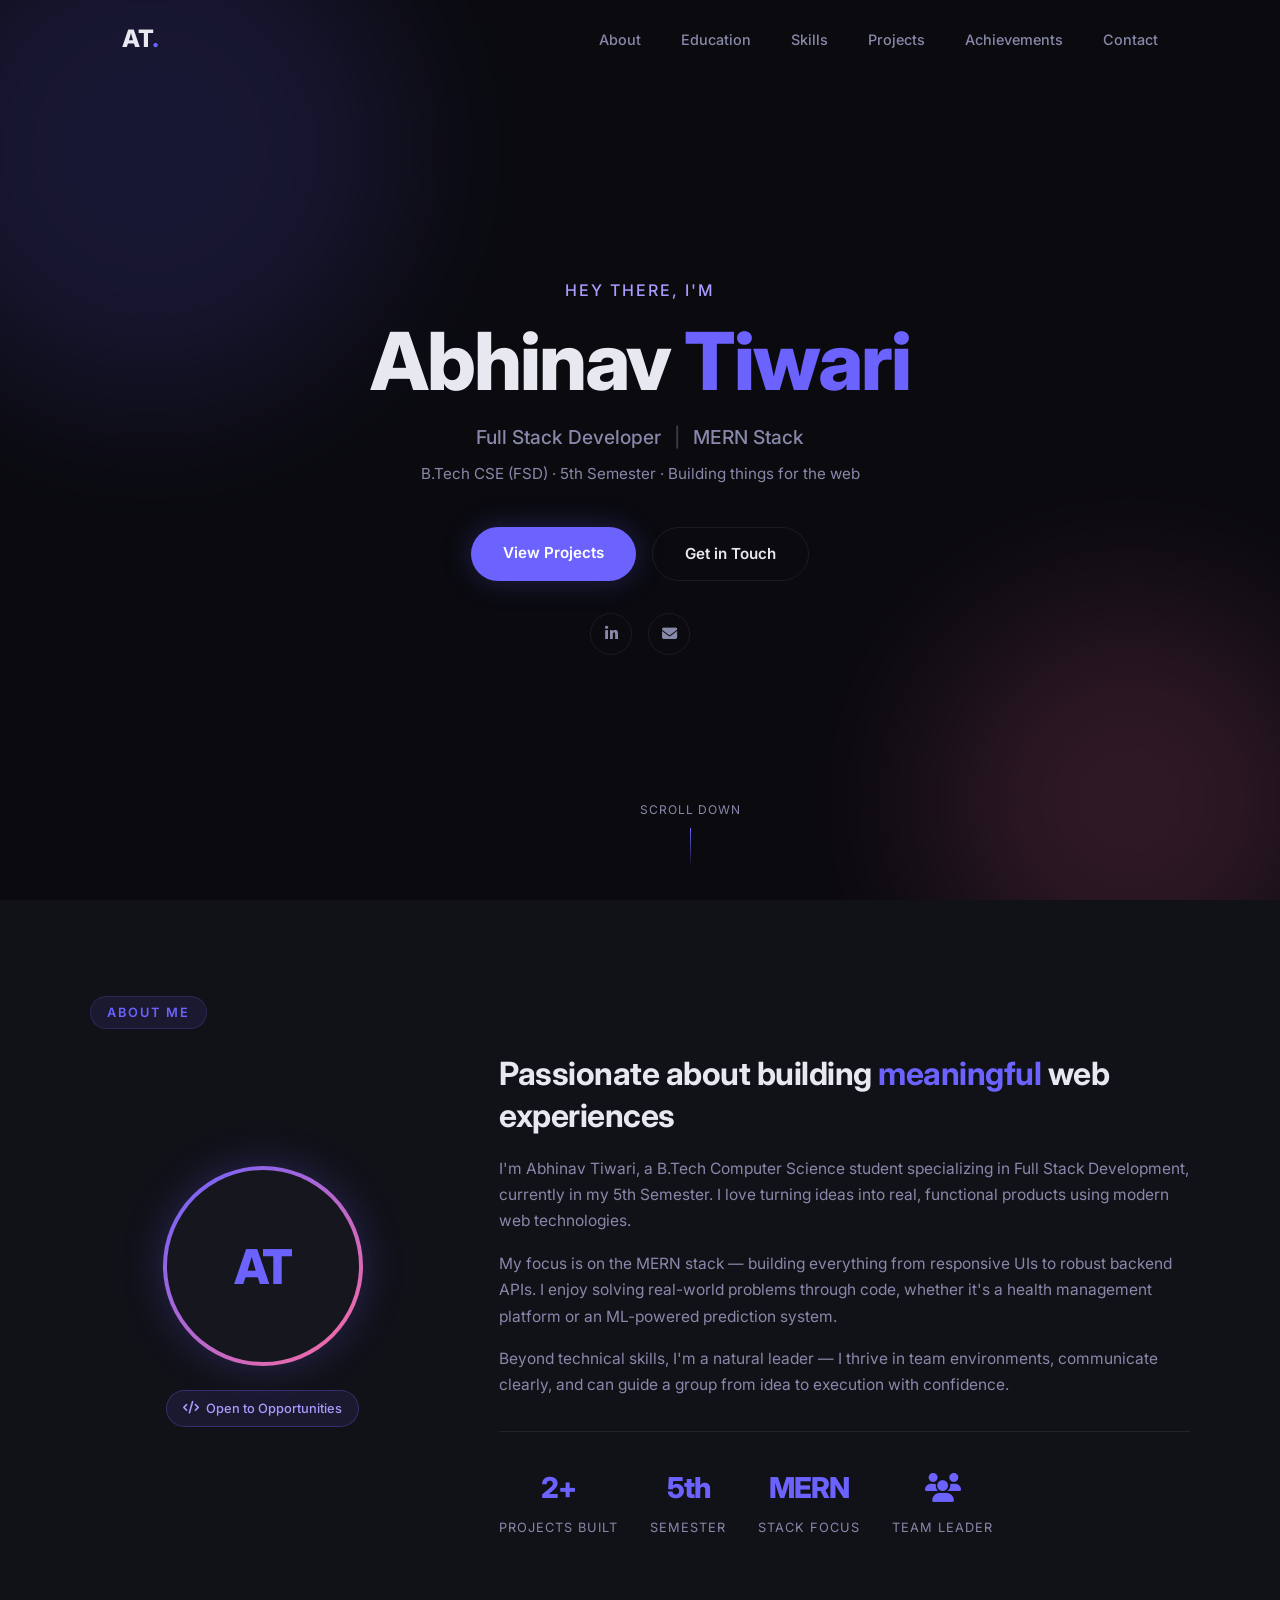
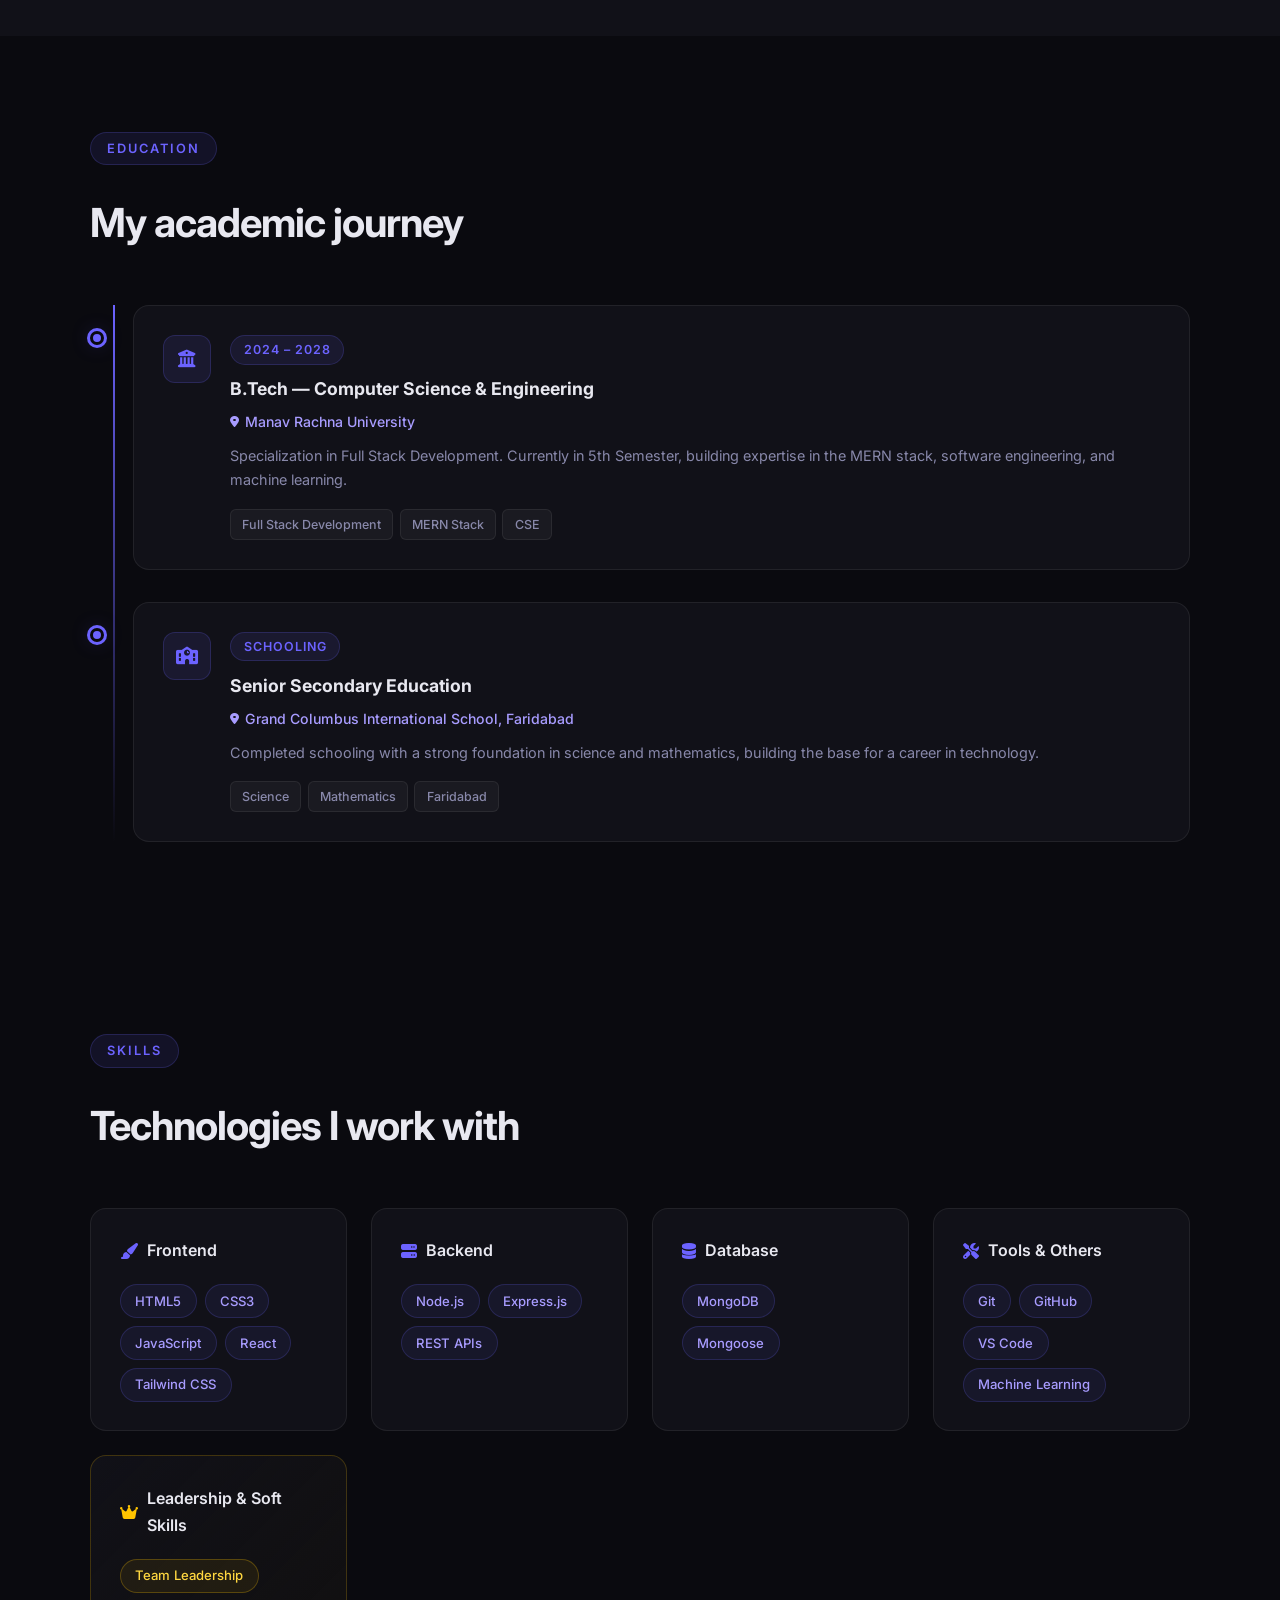
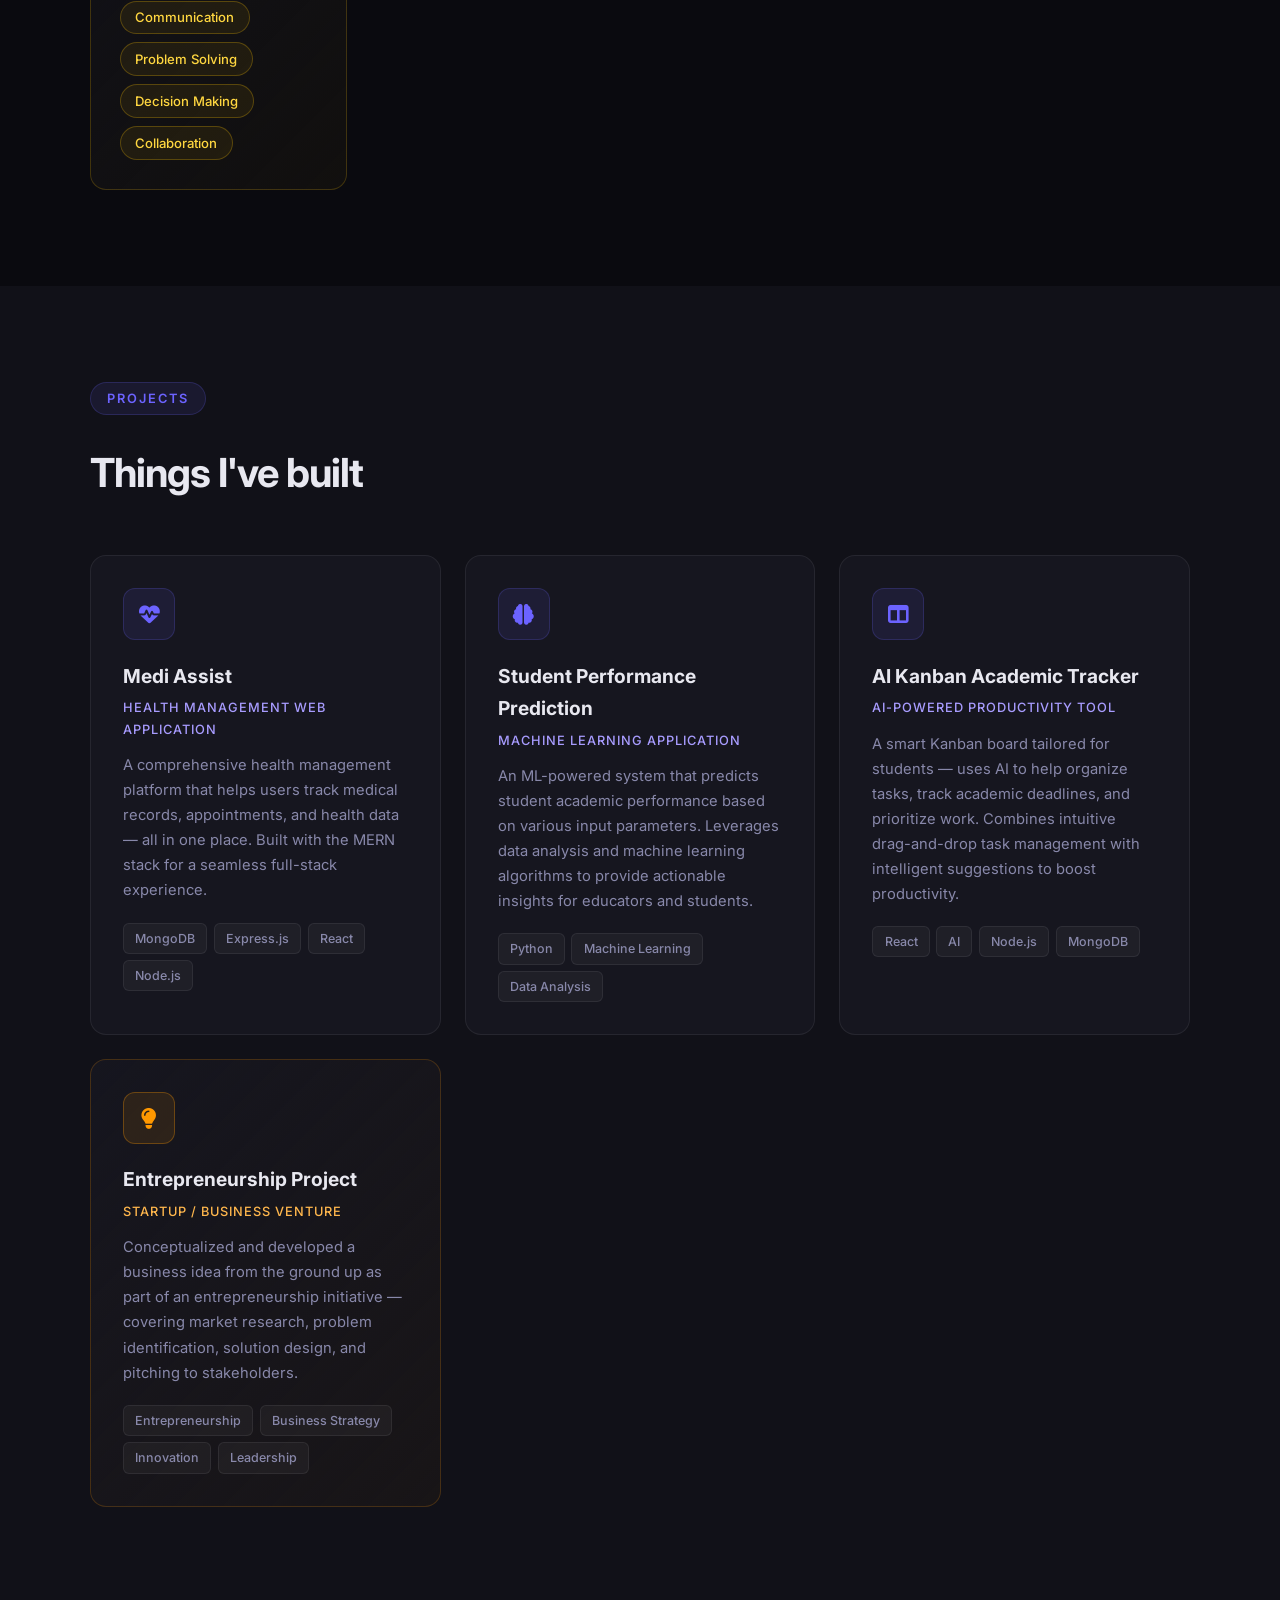
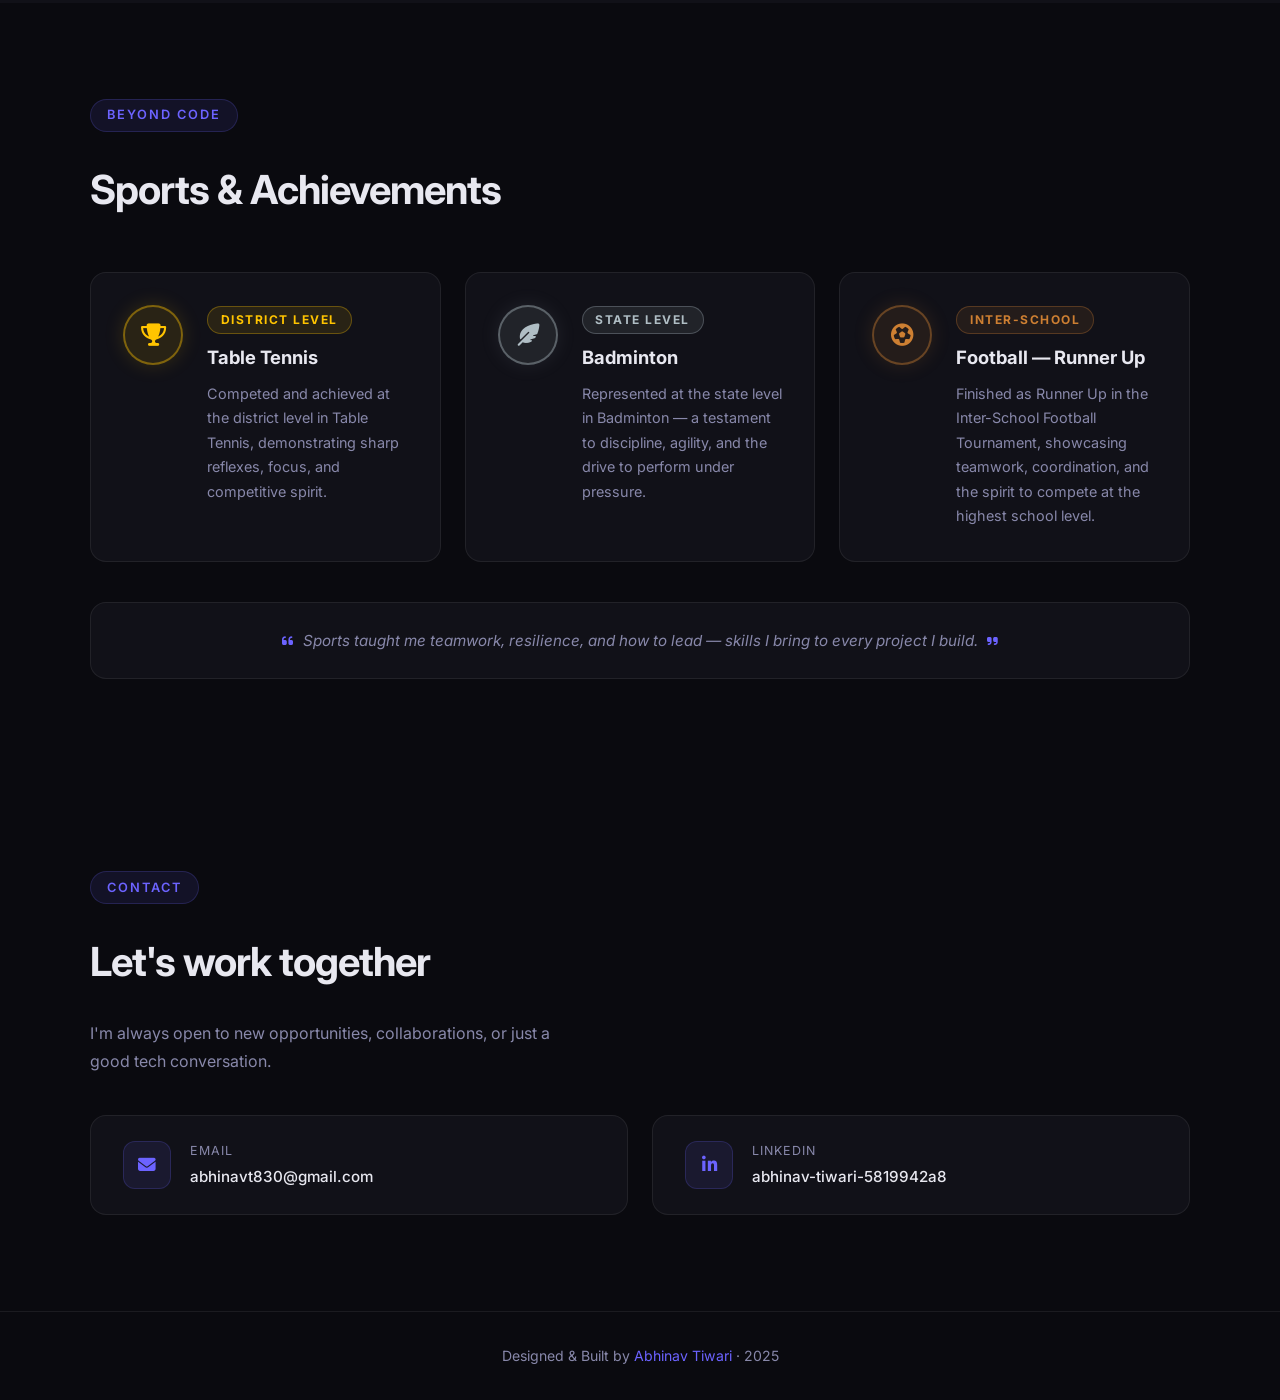
==== index.html @ 1a75d081 "Update semester to 5th" ====
<!DOCTYPE html>
<html lang="en">
<head>
  <meta charset="UTF-8" />
  <meta name="viewport" content="width=device-width, initial-scale=1.0" />
  <title>Abhinav Tiwari | Full Stack Developer</title>
  <link rel="stylesheet" href="style.css" />
  <link href="https://fonts.googleapis.com/css2?family=Inter:wght@300;400;500;600;700;800&display=swap" rel="stylesheet" />
  <link rel="stylesheet" href="https://cdnjs.cloudflare.com/ajax/libs/font-awesome/6.5.0/css/all.min.css" />
</head>
<body>

  <!-- NAV -->
  <nav class="navbar" id="navbar">
    <div class="nav-container">
      <a href="#home" class="nav-logo">AT<span class="dot">.</span></a>
      <ul class="nav-links">
        <li><a href="#about">About</a></li>
        <li><a href="#education">Education</a></li>
        <li><a href="#skills">Skills</a></li>
        <li><a href="#projects">Projects</a></li>
        <li><a href="#achievements">Achievements</a></li>
        <li><a href="#contact">Contact</a></li>
      </ul>
      <button class="hamburger" id="hamburger" aria-label="Toggle menu">
        <span></span><span></span><span></span>
      </button>
    </div>
  </nav>

  <!-- HERO -->
  <section class="hero" id="home">
    <div class="hero-bg">
      <div class="blob blob-1"></div>
      <div class="blob blob-2"></div>
    </div>
    <div class="hero-content">
      <p class="hero-greeting">Hey there, I'm</p>
      <h1 class="hero-name">Abhinav <span class="accent">Tiwari</span></h1>
      <p class="hero-role">Full Stack Developer <span class="divider">|</span> MERN Stack</p>
      <p class="hero-sub">B.Tech CSE (FSD) · 5th Semester · Building things for the web</p>
      <div class="hero-cta">
        <a href="#projects" class="btn btn-primary">View Projects</a>
        <a href="#contact" class="btn btn-outline">Get in Touch</a>
      </div>
      <div class="hero-socials">
        <a href="https://www.linkedin.com/in/abhinav-tiwari-5819942a8" target="_blank" aria-label="LinkedIn"><i class="fab fa-linkedin-in"></i></a>
        <a href="mailto:abhinavt830@gmail.com" aria-label="Email"><i class="fas fa-envelope"></i></a>
      </div>
    </div>
    <div class="hero-scroll">
      <span>Scroll down</span>
      <div class="scroll-line"></div>
    </div>
  </section>

  <!-- ABOUT -->
  <section class="about section" id="about">
    <div class="container">
      <div class="section-tag">About Me</div>
      <div class="about-grid">
        <div class="about-avatar">
          <div class="avatar-ring">
            <div class="avatar-inner">
              <span class="avatar-initials">AT</span>
            </div>
          </div>
          <div class="avatar-badge">
            <i class="fas fa-code"></i> Open to Opportunities
          </div>
        </div>
        <div class="about-text">
          <h2>Passionate about building <span class="accent">meaningful</span> web experiences</h2>
          <p>
            I'm Abhinav Tiwari, a B.Tech Computer Science student specializing in Full Stack Development,
            currently in my 5th Semester. I love turning ideas into real, functional products using modern
            web technologies.
          </p>
          <p>
            My focus is on the MERN stack — building everything from responsive UIs to robust backend APIs.
            I enjoy solving real-world problems through code, whether it's a health management platform or
            an ML-powered prediction system.
          </p>
          <p>
            Beyond technical skills, I'm a natural leader — I thrive in team environments, communicate
            clearly, and can guide a group from idea to execution with confidence.
          </p>
          <div class="about-stats">
            <div class="stat">
              <span class="stat-num">2+</span>
              <span class="stat-label">Projects Built</span>
            </div>
            <div class="stat">
              <span class="stat-num">5th</span>
              <span class="stat-label">Semester</span>
            </div>
            <div class="stat">
              <span class="stat-num">MERN</span>
              <span class="stat-label">Stack Focus</span>
            </div>
            <div class="stat">
              <span class="stat-num"><i class="fas fa-users"></i></span>
              <span class="stat-label">Team Leader</span>
            </div>
          </div>
        </div>
      </div>
    </div>
  </section>

  <!-- EDUCATION -->
  <section class="education section" id="education">
    <div class="container">
      <div class="section-tag">Education</div>
      <h2 class="section-title">My academic journey</h2>
      <div class="timeline">

        <div class="timeline-item">
          <div class="timeline-dot"></div>
          <div class="timeline-card">
            <div class="timeline-icon"><i class="fas fa-university"></i></div>
            <div class="timeline-content">
              <span class="timeline-year">2024 – 2028</span>
              <h3>B.Tech — Computer Science & Engineering</h3>
              <p class="timeline-place"><i class="fas fa-map-marker-alt"></i> Manav Rachna University</p>
              <p class="timeline-desc">Specialization in Full Stack Development. Currently in 5th Semester, building expertise in the MERN stack, software engineering, and machine learning.</p>
              <div class="timeline-tags">
                <span>Full Stack Development</span>
                <span>MERN Stack</span>
                <span>CSE</span>
              </div>
            </div>
          </div>
        </div>

        <div class="timeline-item">
          <div class="timeline-dot"></div>
          <div class="timeline-card">
            <div class="timeline-icon"><i class="fas fa-school"></i></div>
            <div class="timeline-content">
              <span class="timeline-year">Schooling</span>
              <h3>Senior Secondary Education</h3>
              <p class="timeline-place"><i class="fas fa-map-marker-alt"></i> Grand Columbus International School, Faridabad</p>
              <p class="timeline-desc">Completed schooling with a strong foundation in science and mathematics, building the base for a career in technology.</p>
              <div class="timeline-tags">
                <span>Science</span>
                <span>Mathematics</span>
                <span>Faridabad</span>
              </div>
            </div>
          </div>
        </div>

      </div>
    </div>
  </section>

  <!-- SKILLS -->
  <section class="skills section" id="skills">
    <div class="container">
      <div class="section-tag">Skills</div>
      <h2 class="section-title">Technologies I work with</h2>
      <div class="skills-grid">
        <div class="skill-category">
          <h3><i class="fas fa-paint-brush"></i> Frontend</h3>
          <div class="skill-pills">
            <span class="pill">HTML5</span>
            <span class="pill">CSS3</span>
            <span class="pill">JavaScript</span>
            <span class="pill">React</span>
            <span class="pill">Tailwind CSS</span>
          </div>
        </div>
        <div class="skill-category">
          <h3><i class="fas fa-server"></i> Backend</h3>
          <div class="skill-pills">
            <span class="pill">Node.js</span>
            <span class="pill">Express.js</span>
            <span class="pill">REST APIs</span>
          </div>
        </div>
        <div class="skill-category">
          <h3><i class="fas fa-database"></i> Database</h3>
          <div class="skill-pills">
            <span class="pill">MongoDB</span>
            <span class="pill">Mongoose</span>
          </div>
        </div>
        <div class="skill-category">
          <h3><i class="fas fa-tools"></i> Tools & Others</h3>
          <div class="skill-pills">
            <span class="pill">Git</span>
            <span class="pill">GitHub</span>
            <span class="pill">VS Code</span>
            <span class="pill">Machine Learning</span>
          </div>
        </div>
        <div class="skill-category leadership-card">
          <h3><i class="fas fa-crown"></i> Leadership & Soft Skills</h3>
          <div class="skill-pills">
            <span class="pill">Team Leadership</span>
            <span class="pill">Communication</span>
            <span class="pill">Problem Solving</span>
            <span class="pill">Decision Making</span>
            <span class="pill">Collaboration</span>
          </div>
        </div>
      </div>
    </div>
  </section>

  <!-- PROJECTS -->
  <section class="projects section" id="projects">
    <div class="container">
      <div class="section-tag">Projects</div>
      <h2 class="section-title">Things I've built</h2>
      <div class="projects-grid">

        <div class="project-card">
          <div class="project-icon">
            <i class="fas fa-heartbeat"></i>
          </div>
          <div class="project-content">
            <h3>Medi Assist</h3>
            <p class="project-type">Health Management Web Application</p>
            <p class="project-desc">
              A comprehensive health management platform that helps users track medical records,
              appointments, and health data — all in one place. Built with the MERN stack for
              a seamless full-stack experience.
            </p>
            <div class="project-tags">
              <span>MongoDB</span>
              <span>Express.js</span>
              <span>React</span>
              <span>Node.js</span>
            </div>
          </div>
        </div>

        <div class="project-card">
          <div class="project-icon">
            <i class="fas fa-brain"></i>
          </div>
          <div class="project-content">
            <h3>Student Performance Prediction</h3>
            <p class="project-type">Machine Learning Application</p>
            <p class="project-desc">
              An ML-powered system that predicts student academic performance based on various
              input parameters. Leverages data analysis and machine learning algorithms to
              provide actionable insights for educators and students.
            </p>
            <div class="project-tags">
              <span>Python</span>
              <span>Machine Learning</span>
              <span>Data Analysis</span>
            </div>
          </div>
        </div>

        <div class="project-card">
          <div class="project-icon">
            <i class="fas fa-columns"></i>
          </div>
          <div class="project-content">
            <h3>AI Kanban Academic Tracker</h3>
            <p class="project-type">AI-Powered Productivity Tool</p>
            <p class="project-desc">
              A smart Kanban board tailored for students — uses AI to help organize tasks,
              track academic deadlines, and prioritize work. Combines intuitive drag-and-drop
              task management with intelligent suggestions to boost productivity.
            </p>
            <div class="project-tags">
              <span>React</span>
              <span>AI</span>
              <span>Node.js</span>
              <span>MongoDB</span>
            </div>
          </div>
        </div>

        <div class="project-card entrepreneurship">
          <div class="project-icon">
            <i class="fas fa-lightbulb"></i>
          </div>
          <div class="project-content">
            <h3>Entrepreneurship Project</h3>
            <p class="project-type">Startup / Business Venture</p>
            <p class="project-desc">
              Conceptualized and developed a business idea from the ground up as part of an
              entrepreneurship initiative — covering market research, problem identification,
              solution design, and pitching to stakeholders.
            </p>
            <div class="project-tags">
              <span>Entrepreneurship</span>
              <span>Business Strategy</span>
              <span>Innovation</span>
              <span>Leadership</span>
            </div>
          </div>
        </div>

      </div>
    </div>
  </section>

  <!-- ACHIEVEMENTS -->
  <section class="achievements section" id="achievements">
    <div class="container">
      <div class="section-tag">Beyond Code</div>
      <h2 class="section-title">Sports & Achievements</h2>
      <div class="achievements-grid">

        <div class="achievement-card">
          <div class="achievement-medal gold">
            <i class="fas fa-trophy"></i>
          </div>
          <div class="achievement-content">
            <span class="achievement-level">District Level</span>
            <h3>Table Tennis</h3>
            <p>Competed and achieved at the district level in Table Tennis, demonstrating sharp reflexes, focus, and competitive spirit.</p>
          </div>
        </div>

        <div class="achievement-card">
          <div class="achievement-medal silver">
            <i class="fas fa-feather-alt"></i>
          </div>
          <div class="achievement-content">
            <span class="achievement-level">State Level</span>
            <h3>Badminton</h3>
            <p>Represented at the state level in Badminton — a testament to discipline, agility, and the drive to perform under pressure.</p>
          </div>
        </div>

        <div class="achievement-card">
          <div class="achievement-medal bronze">
            <i class="fas fa-futbol"></i>
          </div>
          <div class="achievement-content">
            <span class="achievement-level">Inter-School</span>
            <h3>Football — Runner Up</h3>
            <p>Finished as Runner Up in the Inter-School Football Tournament, showcasing teamwork, coordination, and the spirit to compete at the highest school level.</p>
          </div>
        </div>

      </div>
      <p class="achievements-note"><i class="fas fa-quote-left"></i> Sports taught me teamwork, resilience, and how to lead — skills I bring to every project I build. <i class="fas fa-quote-right"></i></p>
    </div>
  </section>

  <!-- CONTACT -->
  <section class="contact section" id="contact">
    <div class="container">
      <div class="section-tag">Contact</div>
      <h2 class="section-title">Let's work together</h2>
      <p class="contact-sub">I'm always open to new opportunities, collaborations, or just a good tech conversation.</p>
      <div class="contact-cards">
        <a href="mailto:abhinavt830@gmail.com" class="contact-card">
          <div class="contact-icon"><i class="fas fa-envelope"></i></div>
          <div>
            <p class="contact-label">Email</p>
            <p class="contact-value">abhinavt830@gmail.com</p>
          </div>
        </a>
        <a href="https://www.linkedin.com/in/abhinav-tiwari-5819942a8" target="_blank" class="contact-card">
          <div class="contact-icon"><i class="fab fa-linkedin-in"></i></div>
          <div>
            <p class="contact-label">LinkedIn</p>
            <p class="contact-value">abhinav-tiwari-5819942a8</p>
          </div>
        </a>
      </div>
    </div>
  </section>

  <!-- FOOTER -->
  <footer class="footer">
    <p>Designed & Built by <span class="accent">Abhinav Tiwari</span> · 2025</p>
  </footer>

  <script src="script.js"></script>
</body>
</html>
---- style.css ----
/* ===== RESET & BASE ===== */
*, *::before, *::after { margin: 0; padding: 0; box-sizing: border-box; }

:root {
  --accent: #6c63ff;
  --accent-light: #a89cff;
  --accent-glow: rgba(108, 99, 255, 0.25);
  --bg: #0a0a0f;
  --bg-card: #111118;
  --bg-card2: #16161f;
  --text: #e8e8f0;
  --text-muted: #8888aa;
  --border: rgba(255,255,255,0.07);
  --radius: 16px;
  --transition: 0.3s ease;
}

html { scroll-behavior: smooth; }

body {
  font-family: 'Inter', sans-serif;
  background: var(--bg);
  color: var(--text);
  line-height: 1.7;
  overflow-x: hidden;
}

a { text-decoration: none; color: inherit; }
ul { list-style: none; }

.accent { color: var(--accent); }
.dot { color: var(--accent); }

/* ===== SCROLLBAR ===== */
::-webkit-scrollbar { width: 6px; }
::-webkit-scrollbar-track { background: var(--bg); }
::-webkit-scrollbar-thumb { background: var(--accent); border-radius: 3px; }

/* ===== NAVBAR ===== */
.navbar {
  position: fixed;
  top: 0; left: 0; right: 0;
  z-index: 1000;
  padding: 1.2rem 0;
  transition: background var(--transition), box-shadow var(--transition);
}

.navbar.scrolled {
  background: rgba(10, 10, 15, 0.9);
  backdrop-filter: blur(12px);
  box-shadow: 0 1px 0 var(--border);
}

.nav-container {
  max-width: 1100px;
  margin: 0 auto;
  padding: 0 2rem;
  display: flex;
  align-items: center;
  justify-content: space-between;
}

.nav-logo {
  font-size: 1.5rem;
  font-weight: 800;
  letter-spacing: -0.5px;
}

.nav-links {
  display: flex;
  gap: 2.5rem;
}

.nav-links a {
  font-size: 0.9rem;
  font-weight: 500;
  color: var(--text-muted);
  transition: color var(--transition);
  position: relative;
}

.nav-links a::after {
  content: '';
  position: absolute;
  bottom: -4px; left: 0;
  width: 0; height: 2px;
  background: var(--accent);
  transition: width var(--transition);
  border-radius: 2px;
}

.nav-links a:hover { color: var(--text); }
.nav-links a:hover::after { width: 100%; }

.hamburger {
  display: none;
  flex-direction: column;
  gap: 5px;
  background: none;
  border: none;
  cursor: pointer;
  padding: 4px;
}

.hamburger span {
  display: block;
  width: 24px; height: 2px;
  background: var(--text);
  border-radius: 2px;
  transition: var(--transition);
}

/* ===== HERO ===== */
.hero {
  min-height: 100vh;
  display: flex;
  align-items: center;
  justify-content: center;
  position: relative;
  overflow: hidden;
  padding: 6rem 2rem 4rem;
}

.hero-bg {
  position: absolute;
  inset: 0;
  pointer-events: none;
}

.blob {
  position: absolute;
  border-radius: 50%;
  filter: blur(80px);
  opacity: 0.15;
}

.blob-1 {
  width: 500px; height: 500px;
  background: var(--accent);
  top: -100px; left: -100px;
  animation: float 8s ease-in-out infinite;
}

.blob-2 {
  width: 400px; height: 400px;
  background: #ff6b9d;
  bottom: -100px; right: -50px;
  animation: float 10s ease-in-out infinite reverse;
}

@keyframes float {
  0%, 100% { transform: translateY(0) scale(1); }
  50% { transform: translateY(-30px) scale(1.05); }
}

.hero-content {
  text-align: center;
  position: relative;
  z-index: 1;
  max-width: 700px;
}

.hero-greeting {
  font-size: 1rem;
  color: var(--accent-light);
  font-weight: 500;
  letter-spacing: 2px;
  text-transform: uppercase;
  margin-bottom: 0.75rem;
  opacity: 0;
  animation: fadeUp 0.6s ease forwards 0.2s;
}

.hero-name {
  font-size: clamp(2.8rem, 7vw, 5rem);
  font-weight: 800;
  line-height: 1.1;
  letter-spacing: -2px;
  margin-bottom: 1rem;
  opacity: 0;
  animation: fadeUp 0.6s ease forwards 0.4s;
}

.hero-role {
  font-size: 1.2rem;
  color: var(--text-muted);
  font-weight: 500;
  margin-bottom: 0.5rem;
  opacity: 0;
  animation: fadeUp 0.6s ease forwards 0.6s;
}

.divider { margin: 0 0.5rem; opacity: 0.4; }

.hero-sub {
  font-size: 0.95rem;
  color: var(--text-muted);
  margin-bottom: 2.5rem;
  opacity: 0;
  animation: fadeUp 0.6s ease forwards 0.7s;
}

.hero-cta {
  display: flex;
  gap: 1rem;
  justify-content: center;
  flex-wrap: wrap;
  margin-bottom: 2rem;
  opacity: 0;
  animation: fadeUp 0.6s ease forwards 0.8s;
}

.btn {
  padding: 0.8rem 2rem;
  border-radius: 50px;
  font-size: 0.95rem;
  font-weight: 600;
  cursor: pointer;
  transition: all var(--transition);
  display: inline-block;
}

.btn-primary {
  background: var(--accent);
  color: #fff;
  box-shadow: 0 0 30px var(--accent-glow);
}

.btn-primary:hover {
  background: var(--accent-light);
  transform: translateY(-2px);
  box-shadow: 0 0 40px var(--accent-glow);
}

.btn-outline {
  border: 1.5px solid var(--border);
  color: var(--text);
}

.btn-outline:hover {
  border-color: var(--accent);
  color: var(--accent);
  transform: translateY(-2px);
}

.hero-socials {
  display: flex;
  gap: 1rem;
  justify-content: center;
  opacity: 0;
  animation: fadeUp 0.6s ease forwards 1s;
}

.hero-socials a {
  width: 42px; height: 42px;
  border-radius: 50%;
  border: 1.5px solid var(--border);
  display: flex;
  align-items: center;
  justify-content: center;
  color: var(--text-muted);
  font-size: 0.95rem;
  transition: all var(--transition);
}

.hero-socials a:hover {
  border-color: var(--accent);
  color: var(--accent);
  transform: translateY(-3px);
  box-shadow: 0 0 20px var(--accent-glow);
}

.hero-scroll {
  position: absolute;
  bottom: 2rem;
  left: 50%;
  transform: translateX(-50%);
  display: flex;
  flex-direction: column;
  align-items: center;
  gap: 0.5rem;
  color: var(--text-muted);
  font-size: 0.75rem;
  letter-spacing: 1px;
  text-transform: uppercase;
  opacity: 0;
  animation: fadeUp 0.6s ease forwards 1.2s;
}

.scroll-line {
  width: 1px; height: 40px;
  background: linear-gradient(to bottom, var(--accent), transparent);
  animation: scrollPulse 2s ease-in-out infinite;
}

@keyframes scrollPulse {
  0%, 100% { opacity: 1; transform: scaleY(1); }
  50% { opacity: 0.4; transform: scaleY(0.7); }
}

@keyframes fadeUp {
  from { opacity: 0; transform: translateY(20px); }
  to { opacity: 1; transform: translateY(0); }
}

/* ===== SECTIONS ===== */
.section { padding: 6rem 2rem; }

.container {
  max-width: 1100px;
  margin: 0 auto;
}

.section-tag {
  display: inline-block;
  font-size: 0.8rem;
  font-weight: 600;
  letter-spacing: 2px;
  text-transform: uppercase;
  color: var(--accent);
  background: rgba(108, 99, 255, 0.1);
  border: 1px solid rgba(108, 99, 255, 0.2);
  padding: 0.3rem 1rem;
  border-radius: 50px;
  margin-bottom: 1.5rem;
}

.section-title {
  font-size: clamp(1.8rem, 4vw, 2.5rem);
  font-weight: 700;
  letter-spacing: -1px;
  margin-bottom: 3rem;
}

/* ===== ABOUT ===== */
.about { background: var(--bg-card); }

.about-grid {
  display: grid;
  grid-template-columns: 1fr 2fr;
  gap: 4rem;
  align-items: center;
}

.about-avatar {
  display: flex;
  flex-direction: column;
  align-items: center;
  gap: 1.5rem;
}

.avatar-ring {
  width: 200px; height: 200px;
  border-radius: 50%;
  padding: 4px;
  background: linear-gradient(135deg, var(--accent), #ff6b9d);
  box-shadow: 0 0 40px var(--accent-glow);
}

.avatar-inner {
  width: 100%; height: 100%;
  border-radius: 50%;
  background: var(--bg-card2);
  display: flex;
  align-items: center;
  justify-content: center;
}

.avatar-initials {
  font-size: 3rem;
  font-weight: 800;
  color: var(--accent);
  letter-spacing: -2px;
}

.avatar-badge {
  background: rgba(108, 99, 255, 0.1);
  border: 1px solid rgba(108, 99, 255, 0.3);
  color: var(--accent-light);
  padding: 0.4rem 1rem;
  border-radius: 50px;
  font-size: 0.8rem;
  font-weight: 500;
  display: flex;
  align-items: center;
  gap: 0.4rem;
}

.about-text h2 {
  font-size: clamp(1.5rem, 3vw, 2rem);
  font-weight: 700;
  letter-spacing: -0.5px;
  margin-bottom: 1.2rem;
  line-height: 1.3;
}

.about-text p {
  color: var(--text-muted);
  margin-bottom: 1rem;
  font-size: 0.97rem;
}

.about-stats {
  display: flex;
  gap: 2rem;
  margin-top: 2rem;
  padding-top: 2rem;
  border-top: 1px solid var(--border);
}

.stat { text-align: center; }

.stat-num {
  display: block;
  font-size: 1.8rem;
  font-weight: 800;
  color: var(--accent);
  letter-spacing: -1px;
}

.stat-label {
  font-size: 0.8rem;
  color: var(--text-muted);
  text-transform: uppercase;
  letter-spacing: 1px;
}

/* ===== SKILLS ===== */
.skills-grid {
  display: grid;
  grid-template-columns: repeat(auto-fit, minmax(240px, 1fr));
  gap: 1.5rem;
}

.skill-category {
  background: var(--bg-card);
  border: 1px solid var(--border);
  border-radius: var(--radius);
  padding: 1.8rem;
  transition: border-color var(--transition), transform var(--transition);
}

.skill-category:hover {
  border-color: rgba(108, 99, 255, 0.4);
  transform: translateY(-4px);
}

.skill-category h3 {
  font-size: 1rem;
  font-weight: 600;
  margin-bottom: 1.2rem;
  display: flex;
  align-items: center;
  gap: 0.6rem;
  color: var(--text);
}

.skill-category h3 i { color: var(--accent); }

.skill-pills {
  display: flex;
  flex-wrap: wrap;
  gap: 0.5rem;
}

.pill {
  background: rgba(108, 99, 255, 0.08);
  border: 1px solid rgba(108, 99, 255, 0.2);
  color: var(--accent-light);
  padding: 0.3rem 0.9rem;
  border-radius: 50px;
  font-size: 0.82rem;
  font-weight: 500;
  transition: all var(--transition);
}

.pill:hover {
  background: rgba(108, 99, 255, 0.2);
  border-color: var(--accent);
}

/* ===== PROJECTS ===== */
.projects { background: var(--bg-card); }

.projects-grid {
  display: grid;
  grid-template-columns: repeat(auto-fit, minmax(300px, 1fr));
  gap: 1.5rem;
}

.project-card {
  background: var(--bg-card2);
  border: 1px solid var(--border);
  border-radius: var(--radius);
  padding: 2rem;
  transition: all var(--transition);
  position: relative;
  overflow: hidden;
}

.project-card::before {
  content: '';
  position: absolute;
  top: 0; left: 0; right: 0;
  height: 2px;
  background: linear-gradient(90deg, var(--accent), #ff6b9d);
  transform: scaleX(0);
  transition: transform var(--transition);
  transform-origin: left;
}

.project-card:hover {
  border-color: rgba(108, 99, 255, 0.3);
  transform: translateY(-6px);
  box-shadow: 0 20px 40px rgba(0,0,0,0.3);
}

.project-card:hover::before { transform: scaleX(1); }

.project-icon {
  width: 52px; height: 52px;
  border-radius: 12px;
  background: rgba(108, 99, 255, 0.1);
  border: 1px solid rgba(108, 99, 255, 0.2);
  display: flex;
  align-items: center;
  justify-content: center;
  font-size: 1.3rem;
  color: var(--accent);
  margin-bottom: 1.2rem;
}

.project-content h3 {
  font-size: 1.2rem;
  font-weight: 700;
  margin-bottom: 0.3rem;
}

.project-type {
  font-size: 0.8rem;
  color: var(--accent-light);
  font-weight: 500;
  text-transform: uppercase;
  letter-spacing: 1px;
  margin-bottom: 0.8rem;
}

.project-desc {
  color: var(--text-muted);
  font-size: 0.92rem;
  margin-bottom: 1.2rem;
  line-height: 1.7;
}

.project-tags {
  display: flex;
  flex-wrap: wrap;
  gap: 0.4rem;
}

.project-tags span {
  background: rgba(255,255,255,0.04);
  border: 1px solid var(--border);
  color: var(--text-muted);
  padding: 0.25rem 0.7rem;
  border-radius: 6px;
  font-size: 0.78rem;
  font-weight: 500;
}

/* ===== CONTACT ===== */
.contact-sub {
  color: var(--text-muted);
  font-size: 1rem;
  margin-top: -1.5rem;
  margin-bottom: 2.5rem;
  max-width: 500px;
}

.contact-cards {
  display: flex;
  gap: 1.5rem;
  flex-wrap: wrap;
}

.contact-card {
  display: flex;
  align-items: center;
  gap: 1.2rem;
  background: var(--bg-card);
  border: 1px solid var(--border);
  border-radius: var(--radius);
  padding: 1.5rem 2rem;
  transition: all var(--transition);
  flex: 1;
  min-width: 260px;
}

.contact-card:hover {
  border-color: var(--accent);
  transform: translateY(-4px);
  box-shadow: 0 10px 30px var(--accent-glow);
}

.contact-icon {
  width: 48px; height: 48px;
  border-radius: 12px;
  background: rgba(108, 99, 255, 0.1);
  border: 1px solid rgba(108, 99, 255, 0.2);
  display: flex;
  align-items: center;
  justify-content: center;
  font-size: 1.1rem;
  color: var(--accent);
  flex-shrink: 0;
}

.contact-label {
  font-size: 0.78rem;
  color: var(--text-muted);
  text-transform: uppercase;
  letter-spacing: 1px;
  margin-bottom: 0.2rem;
}

.contact-value {
  font-size: 0.95rem;
  font-weight: 500;
  color: var(--text);
}

/* ===== FOOTER ===== */
.footer {
  text-align: center;
  padding: 2rem;
  border-top: 1px solid var(--border);
  color: var(--text-muted);
  font-size: 0.88rem;
}

/* Entrepreneurship card — amber accent */
.project-card.entrepreneurship {
  border-color: rgba(255, 152, 0, 0.2);
  background: linear-gradient(135deg, var(--bg-card2), rgba(255, 152, 0, 0.03));
}

.project-card.entrepreneurship::before {
  background: linear-gradient(90deg, #ff9800, #ffc107);
}

.project-card.entrepreneurship .project-icon {
  background: rgba(255, 152, 0, 0.1);
  border-color: rgba(255, 152, 0, 0.3);
  color: #ff9800;
}

.project-card.entrepreneurship .project-type {
  color: #ffb74d;
}

.project-card.entrepreneurship:hover {
  border-color: rgba(255, 152, 0, 0.4);
}

/* ===== ACHIEVEMENTS ===== */
.achievements { background: var(--bg); }

.achievements-grid {
  display: grid;
  grid-template-columns: repeat(auto-fit, minmax(300px, 1fr));
  gap: 1.5rem;
  margin-bottom: 2.5rem;
}

.achievement-card {
  background: var(--bg-card);
  border: 1px solid var(--border);
  border-radius: var(--radius);
  padding: 2rem;
  display: flex;
  gap: 1.5rem;
  align-items: flex-start;
  transition: all var(--transition);
  position: relative;
  overflow: hidden;
}

.achievement-card::before {
  content: '';
  position: absolute;
  top: 0; left: 0; right: 0;
  height: 2px;
  transition: transform var(--transition);
  transform: scaleX(0);
  transform-origin: left;
}

.achievement-card:nth-child(1)::before { background: linear-gradient(90deg, #ffc400, #ff9800); }
.achievement-card:nth-child(2)::before { background: linear-gradient(90deg, #b0bec5, #78909c); }
.achievement-card:nth-child(3)::before { background: linear-gradient(90deg, #cd7f32, #a0522d); }

.achievement-card:hover {
  transform: translateY(-6px);
  box-shadow: 0 20px 40px rgba(0,0,0,0.3);
}

.achievement-card:hover::before { transform: scaleX(1); }

.achievement-medal {
  width: 60px; height: 60px;
  border-radius: 50%;
  display: flex;
  align-items: center;
  justify-content: center;
  font-size: 1.4rem;
  flex-shrink: 0;
}

.achievement-medal.gold {
  background: rgba(255, 196, 0, 0.1);
  border: 2px solid rgba(255, 196, 0, 0.4);
  color: #ffc400;
  box-shadow: 0 0 20px rgba(255, 196, 0, 0.15);
}

.achievement-medal.silver {
  background: rgba(176, 190, 197, 0.1);
  border: 2px solid rgba(176, 190, 197, 0.4);
  color: #b0bec5;
  box-shadow: 0 0 20px rgba(176, 190, 197, 0.1);
}

.achievement-level {
  display: inline-block;
  font-size: 0.75rem;
  font-weight: 700;
  letter-spacing: 1.5px;
  text-transform: uppercase;
  padding: 0.2rem 0.8rem;
  border-radius: 50px;
  margin-bottom: 0.5rem;
}

.achievement-medal.bronze {
  background: rgba(205, 127, 50, 0.1);
  border: 2px solid rgba(205, 127, 50, 0.4);
  color: #cd7f32;
  box-shadow: 0 0 20px rgba(205, 127, 50, 0.15);
}

.achievement-card:nth-child(1) .achievement-level {
  background: rgba(255, 196, 0, 0.1);
  border: 1px solid rgba(255, 196, 0, 0.3);
  color: #ffc400;
}

.achievement-card:nth-child(2) .achievement-level {
  background: rgba(176, 190, 197, 0.1);
  border: 1px solid rgba(176, 190, 197, 0.3);
  color: #b0bec5;
}

.achievement-card:nth-child(3) .achievement-level {
  background: rgba(205, 127, 50, 0.1);
  border: 1px solid rgba(205, 127, 50, 0.3);
  color: #cd7f32;
}

.achievement-content h3 {
  font-size: 1.15rem;
  font-weight: 700;
  margin-bottom: 0.5rem;
}

.achievement-content p {
  color: var(--text-muted);
  font-size: 0.9rem;
  line-height: 1.7;
}

.achievements-note {
  text-align: center;
  color: var(--text-muted);
  font-size: 0.95rem;
  font-style: italic;
  padding: 1.5rem 2rem;
  background: var(--bg-card);
  border: 1px solid var(--border);
  border-radius: var(--radius);
  line-height: 1.8;
}

.achievements-note i {
  color: var(--accent);
  font-size: 0.8rem;
  margin: 0 0.3rem;
}

/* ===== EDUCATION / TIMELINE ===== */
.education { background: var(--bg); }

.timeline {
  position: relative;
  display: flex;
  flex-direction: column;
  gap: 2rem;
}

.timeline::before {
  content: '';
  position: absolute;
  left: 23px;
  top: 0; bottom: 0;
  width: 2px;
  background: linear-gradient(to bottom, var(--accent), transparent);
}

.timeline-item {
  display: flex;
  gap: 1.8rem;
  align-items: flex-start;
  position: relative;
}

.timeline-dot {
  width: 14px; height: 14px;
  border-radius: 50%;
  background: var(--accent);
  border: 3px solid var(--bg);
  box-shadow: 0 0 0 3px var(--accent), 0 0 20px var(--accent-glow);
  flex-shrink: 0;
  margin-top: 1.6rem;
  z-index: 1;
}

.timeline-card {
  flex: 1;
  background: var(--bg-card);
  border: 1px solid var(--border);
  border-radius: var(--radius);
  padding: 1.8rem;
  display: flex;
  gap: 1.2rem;
  align-items: flex-start;
  transition: all var(--transition);
}

.timeline-card:hover {
  border-color: rgba(108, 99, 255, 0.4);
  transform: translateX(6px);
  box-shadow: 0 10px 30px rgba(0,0,0,0.2);
}

.timeline-icon {
  width: 48px; height: 48px;
  border-radius: 12px;
  background: rgba(108, 99, 255, 0.1);
  border: 1px solid rgba(108, 99, 255, 0.2);
  display: flex;
  align-items: center;
  justify-content: center;
  font-size: 1.1rem;
  color: var(--accent);
  flex-shrink: 0;
}

.timeline-year {
  display: inline-block;
  font-size: 0.78rem;
  font-weight: 600;
  letter-spacing: 1px;
  text-transform: uppercase;
  color: var(--accent);
  background: rgba(108, 99, 255, 0.1);
  border: 1px solid rgba(108, 99, 255, 0.2);
  padding: 0.2rem 0.8rem;
  border-radius: 50px;
  margin-bottom: 0.6rem;
}

.timeline-content h3 {
  font-size: 1.1rem;
  font-weight: 700;
  margin-bottom: 0.4rem;
}

.timeline-place {
  font-size: 0.88rem;
  color: var(--accent-light);
  font-weight: 500;
  margin-bottom: 0.6rem;
  display: flex;
  align-items: center;
  gap: 0.4rem;
}

.timeline-place i { font-size: 0.75rem; }

.timeline-desc {
  color: var(--text-muted);
  font-size: 0.9rem;
  margin-bottom: 1rem;
  line-height: 1.7;
}

.timeline-tags {
  display: flex;
  flex-wrap: wrap;
  gap: 0.4rem;
}

.timeline-tags span {
  background: rgba(255,255,255,0.04);
  border: 1px solid var(--border);
  color: var(--text-muted);
  padding: 0.25rem 0.7rem;
  border-radius: 6px;
  font-size: 0.78rem;
  font-weight: 500;
}

@media (max-width: 600px) {
  .timeline-card { flex-direction: column; }
  .timeline::before { left: 19px; }
}

/* ===== LEADERSHIP CARD ===== */
.leadership-card {
  border-color: rgba(255, 196, 0, 0.2);
  background: linear-gradient(135deg, var(--bg-card), rgba(255, 196, 0, 0.03));
}

.leadership-card:hover {
  border-color: rgba(255, 196, 0, 0.5) !important;
}

.leadership-card h3 i {
  color: #ffc400 !important;
}

.leadership-card .pill {
  background: rgba(255, 196, 0, 0.07);
  border-color: rgba(255, 196, 0, 0.25);
  color: #ffd740;
}

.leadership-card .pill:hover {
  background: rgba(255, 196, 0, 0.15);
  border-color: #ffc400;
}

/* ===== SCROLL REVEAL ===== */
.reveal {
  opacity: 0;
  transform: translateY(30px);
  transition: opacity 0.6s ease, transform 0.6s ease;
}

.reveal.visible {
  opacity: 1;
  transform: translateY(0);
}

/* ===== RESPONSIVE ===== */
@media (max-width: 768px) {
  .nav-links {
    display: none;
    position: fixed;
    top: 0; left: 0; right: 0; bottom: 0;
    background: rgba(10, 10, 15, 0.97);
    flex-direction: column;
    align-items: center;
    justify-content: center;
    gap: 2.5rem;
    z-index: 999;
  }

  .nav-links.open { display: flex; }
  .nav-links a { font-size: 1.3rem; }
  .hamburger { display: flex; z-index: 1000; }

  .about-grid { grid-template-columns: 1fr; text-align: center; }
  .about-stats { justify-content: center; }
  .about-avatar { margin-bottom: 1rem; }

  .hero-scroll { display: none; }
}

@media (max-width: 480px) {
  .section { padding: 4rem 1.2rem; }
  .hero { padding: 5rem 1.2rem 3rem; }
  .about-stats { gap: 1.2rem; }
  .contact-card { min-width: 100%; }
}
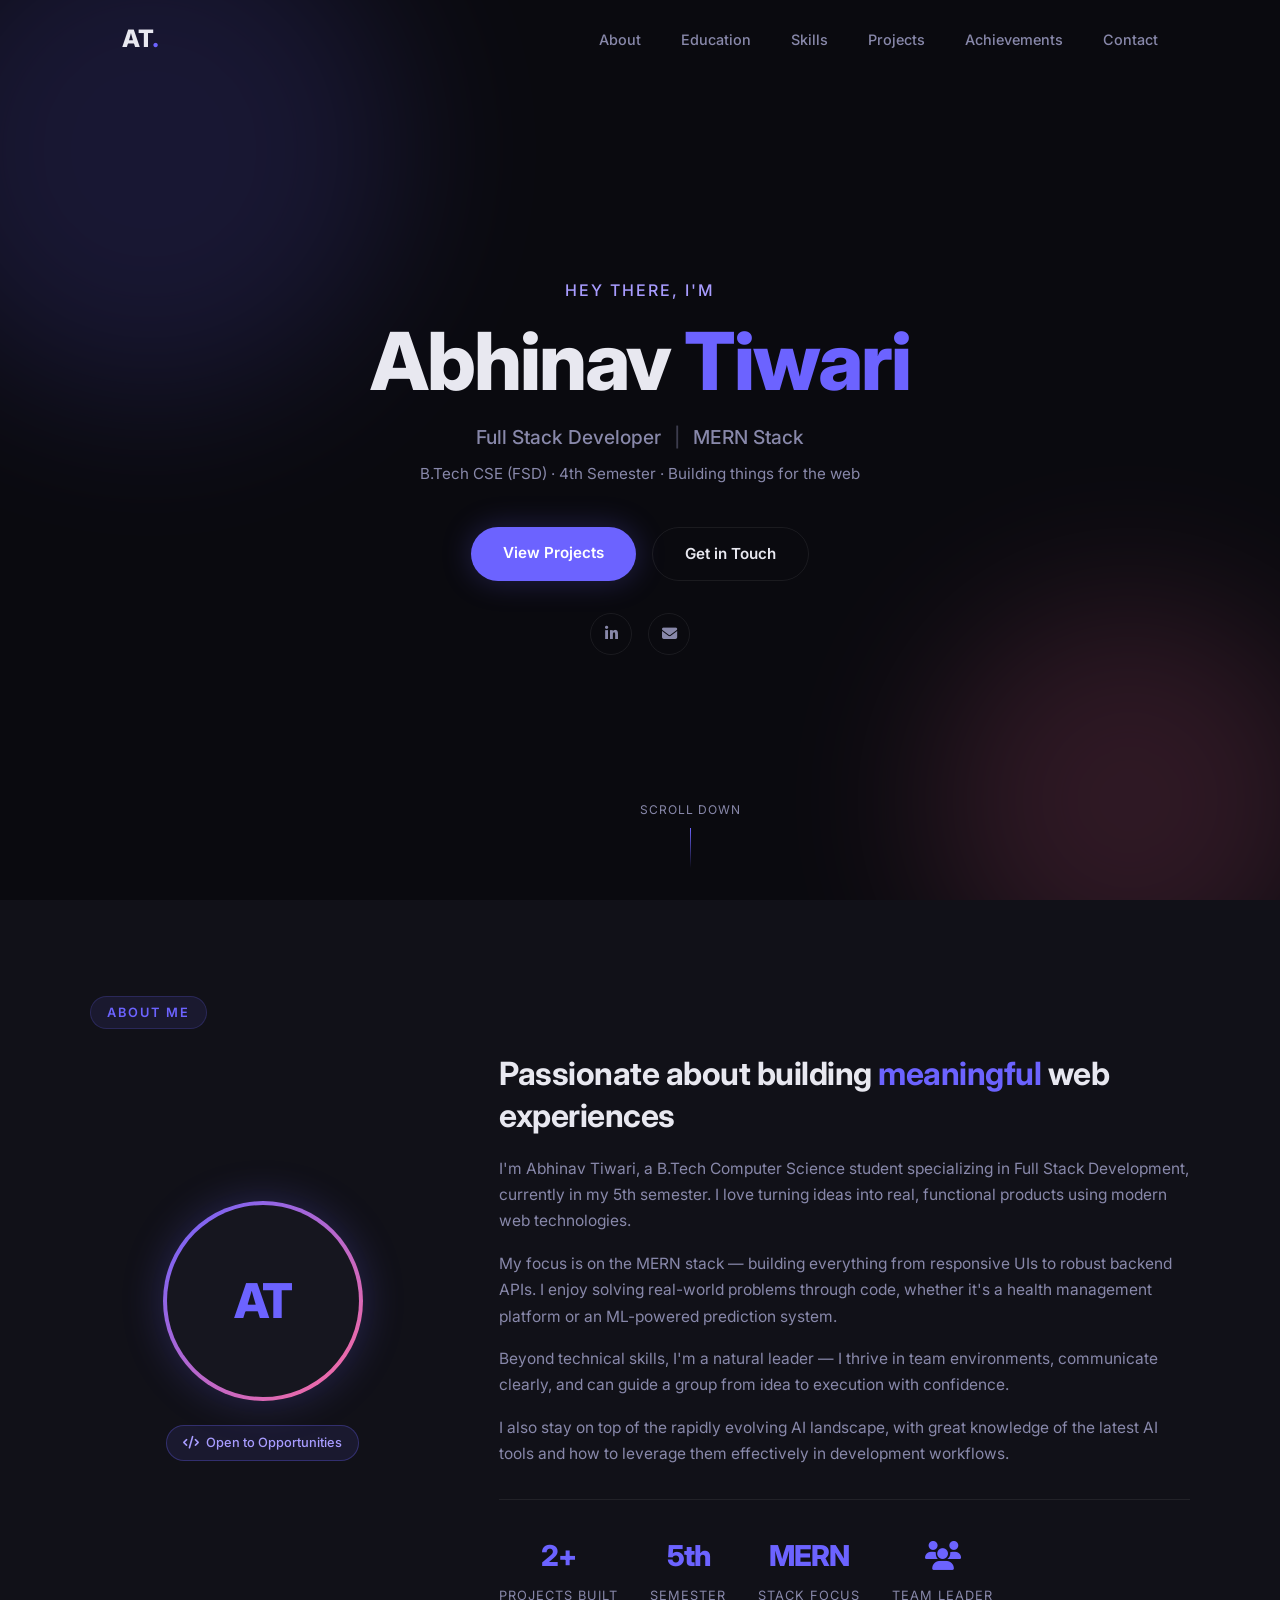
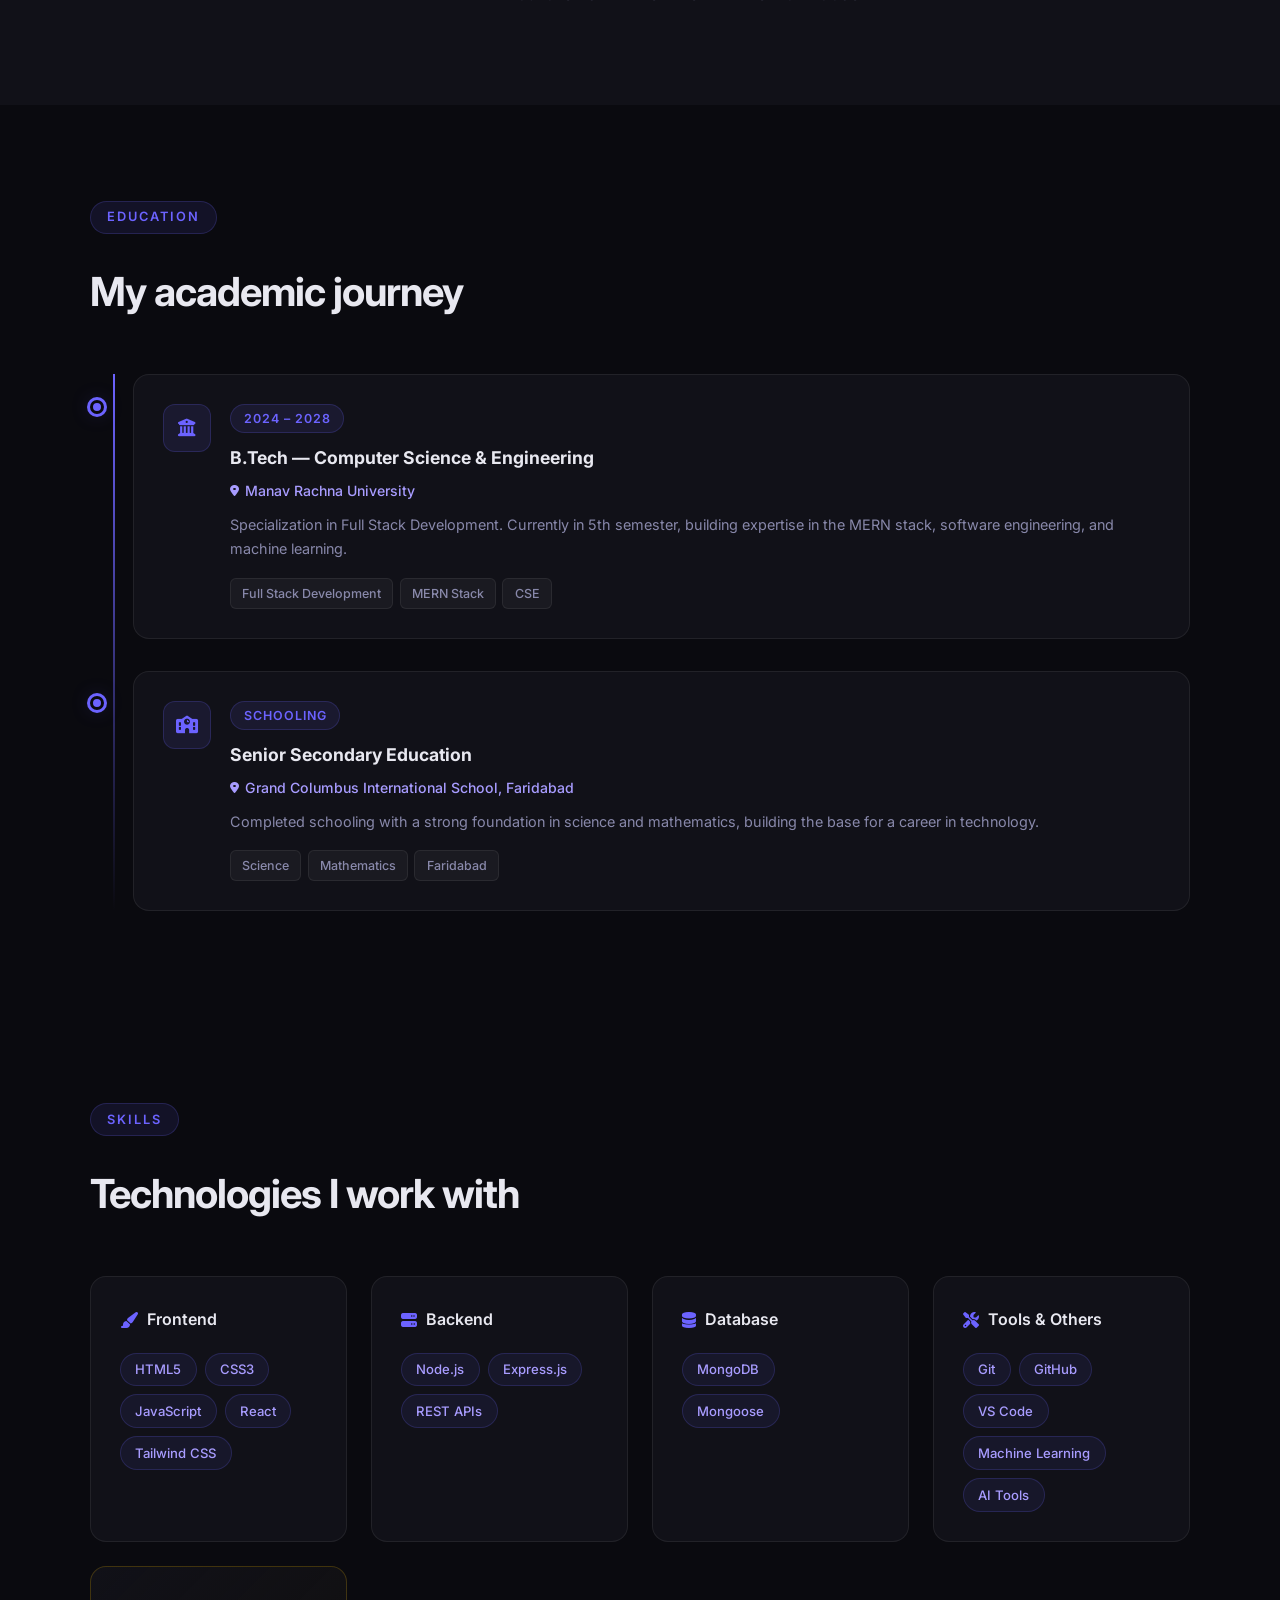
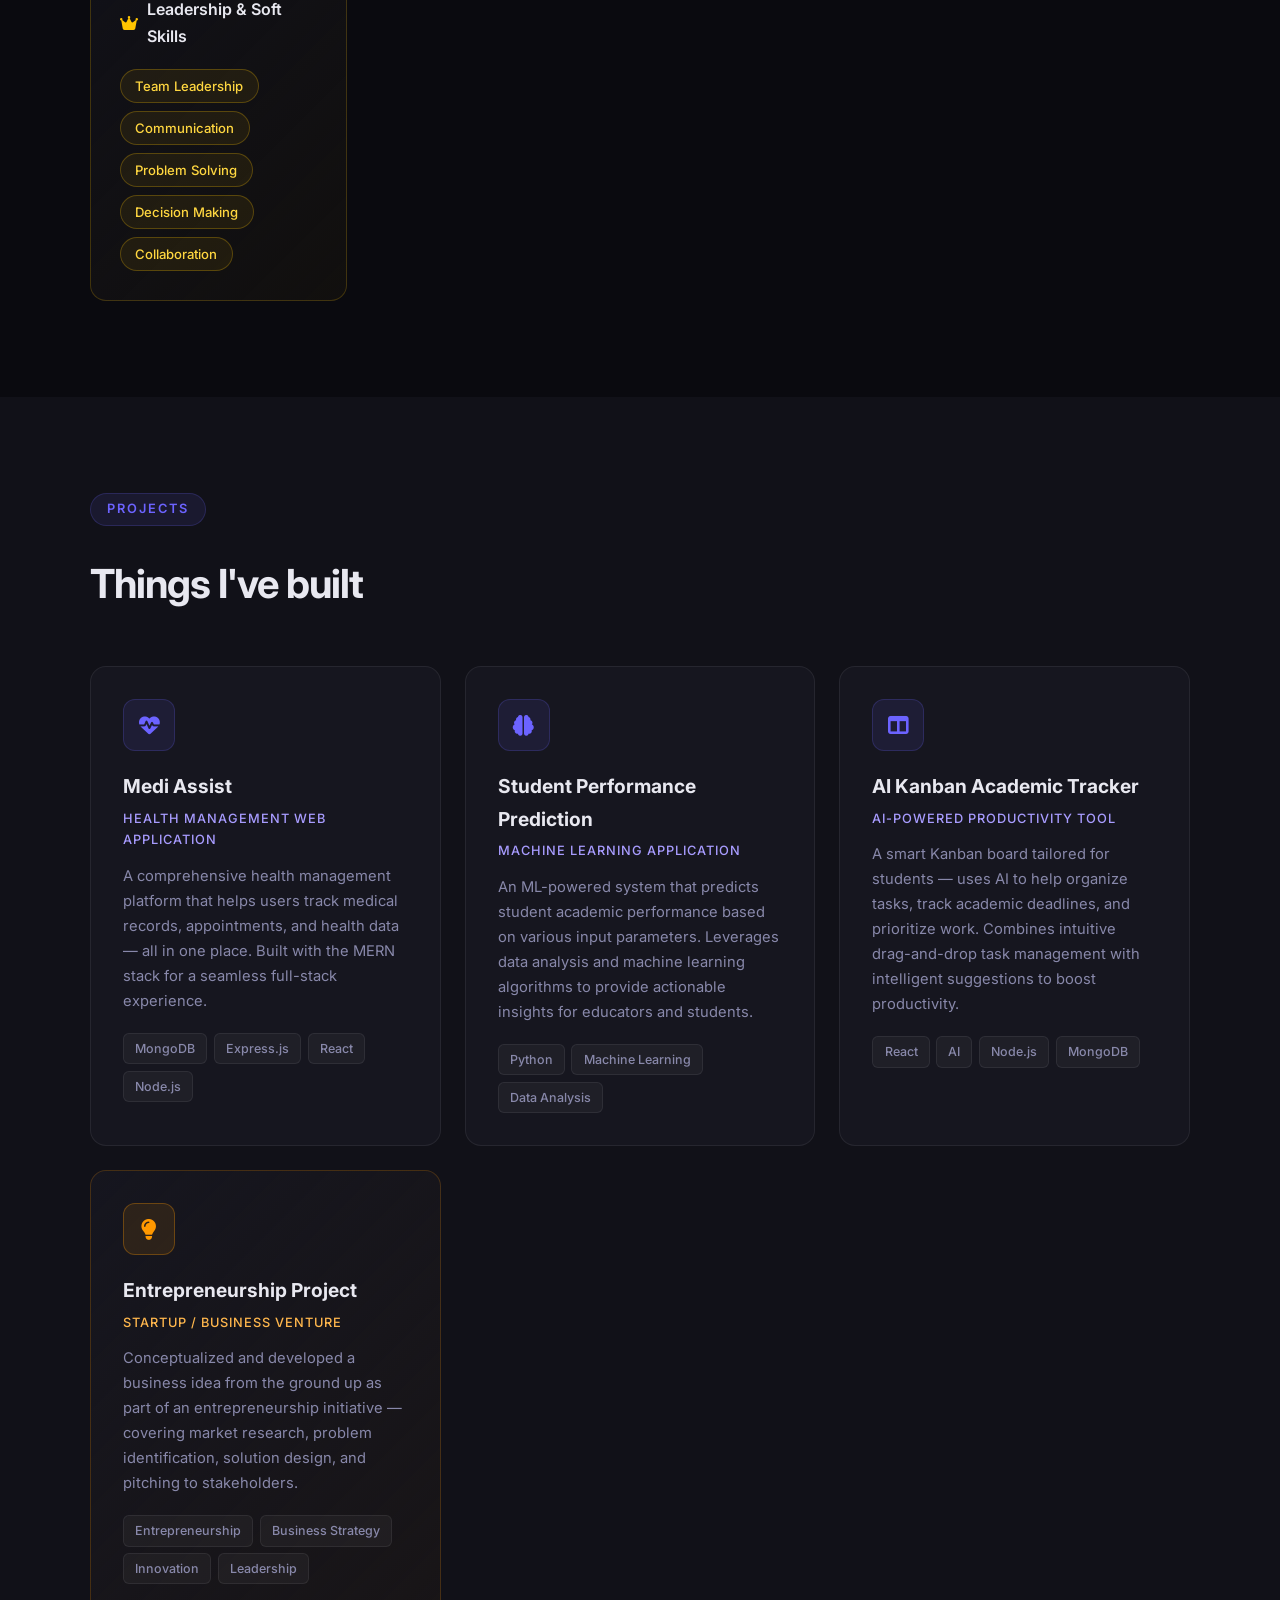
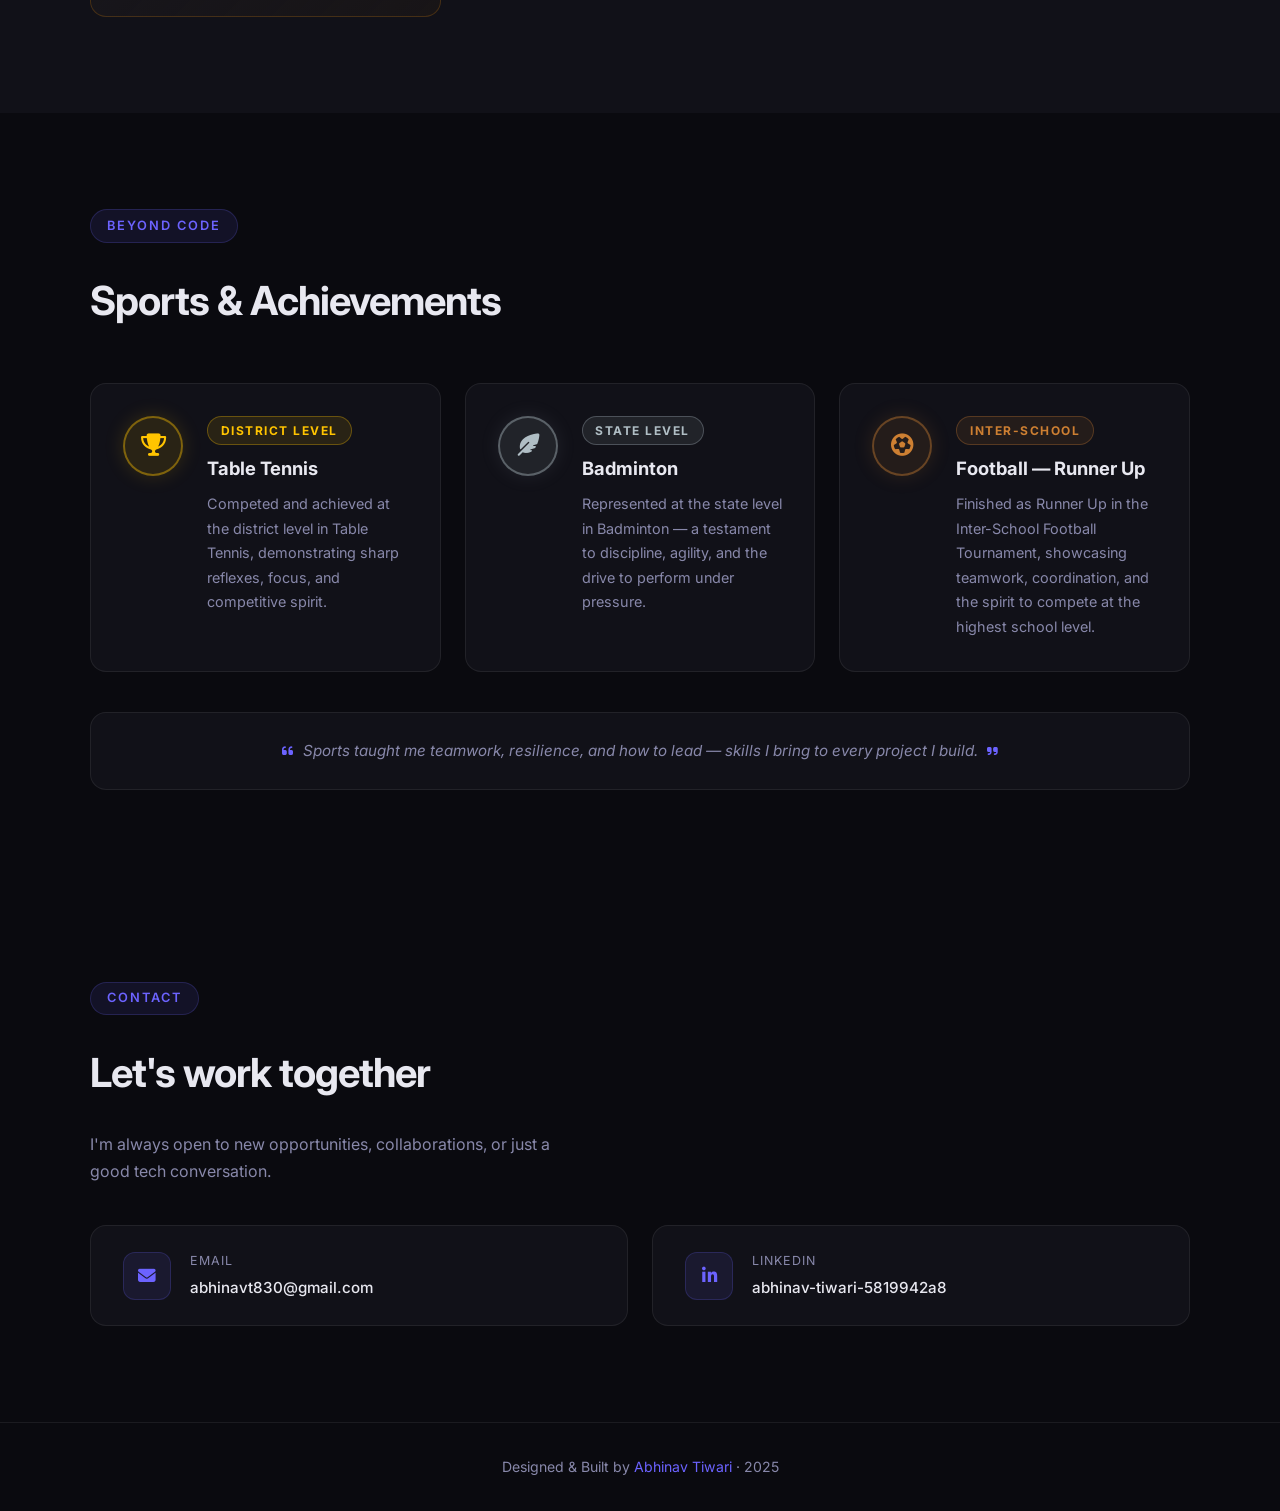
==== commit 1a05ace9: "Add AI tools knowledge" ====
--- a/index.html
+++ b/index.html
@@ -38,7 +38,7 @@
       <p class="hero-greeting">Hey there, I'm</p>
       <h1 class="hero-name">Abhinav <span class="accent">Tiwari</span></h1>
       <p class="hero-role">Full Stack Developer <span class="divider">|</span> MERN Stack</p>
-      <p class="hero-sub">B.Tech CSE (FSD) · 5th Semester · Building things for the web</p>
+      <p class="hero-sub">B.Tech CSE (FSD) · 4th Semester · Building things for the web</p>
       <div class="hero-cta">
         <a href="#projects" class="btn btn-primary">View Projects</a>
         <a href="#contact" class="btn btn-outline">Get in Touch</a>
@@ -73,7 +73,7 @@
           <h2>Passionate about building <span class="accent">meaningful</span> web experiences</h2>
           <p>
             I'm Abhinav Tiwari, a B.Tech Computer Science student specializing in Full Stack Development,
-            currently in my 5th Semester. I love turning ideas into real, functional products using modern
+            currently in my 5th semester. I love turning ideas into real, functional products using modern
             web technologies.
           </p>
           <p>
@@ -85,6 +85,10 @@
             Beyond technical skills, I'm a natural leader — I thrive in team environments, communicate
             clearly, and can guide a group from idea to execution with confidence.
           </p>
+          <p>
+            I also stay on top of the rapidly evolving AI landscape, with great knowledge of the latest
+            AI tools and how to leverage them effectively in development workflows.
+          </p>
           <div class="about-stats">
             <div class="stat">
               <span class="stat-num">2+</span>
@@ -123,7 +127,7 @@
               <span class="timeline-year">2024 – 2028</span>
               <h3>B.Tech — Computer Science & Engineering</h3>
               <p class="timeline-place"><i class="fas fa-map-marker-alt"></i> Manav Rachna University</p>
-              <p class="timeline-desc">Specialization in Full Stack Development. Currently in 5th Semester, building expertise in the MERN stack, software engineering, and machine learning.</p>
+              <p class="timeline-desc">Specialization in Full Stack Development. Currently in 5th semester, building expertise in the MERN stack, software engineering, and machine learning.</p>
               <div class="timeline-tags">
                 <span>Full Stack Development</span>
                 <span>MERN Stack</span>
@@ -193,6 +197,7 @@
             <span class="pill">GitHub</span>
             <span class="pill">VS Code</span>
             <span class="pill">Machine Learning</span>
+            <span class="pill">AI Tools</span>
           </div>
         </div>
         <div class="skill-category leadership-card">
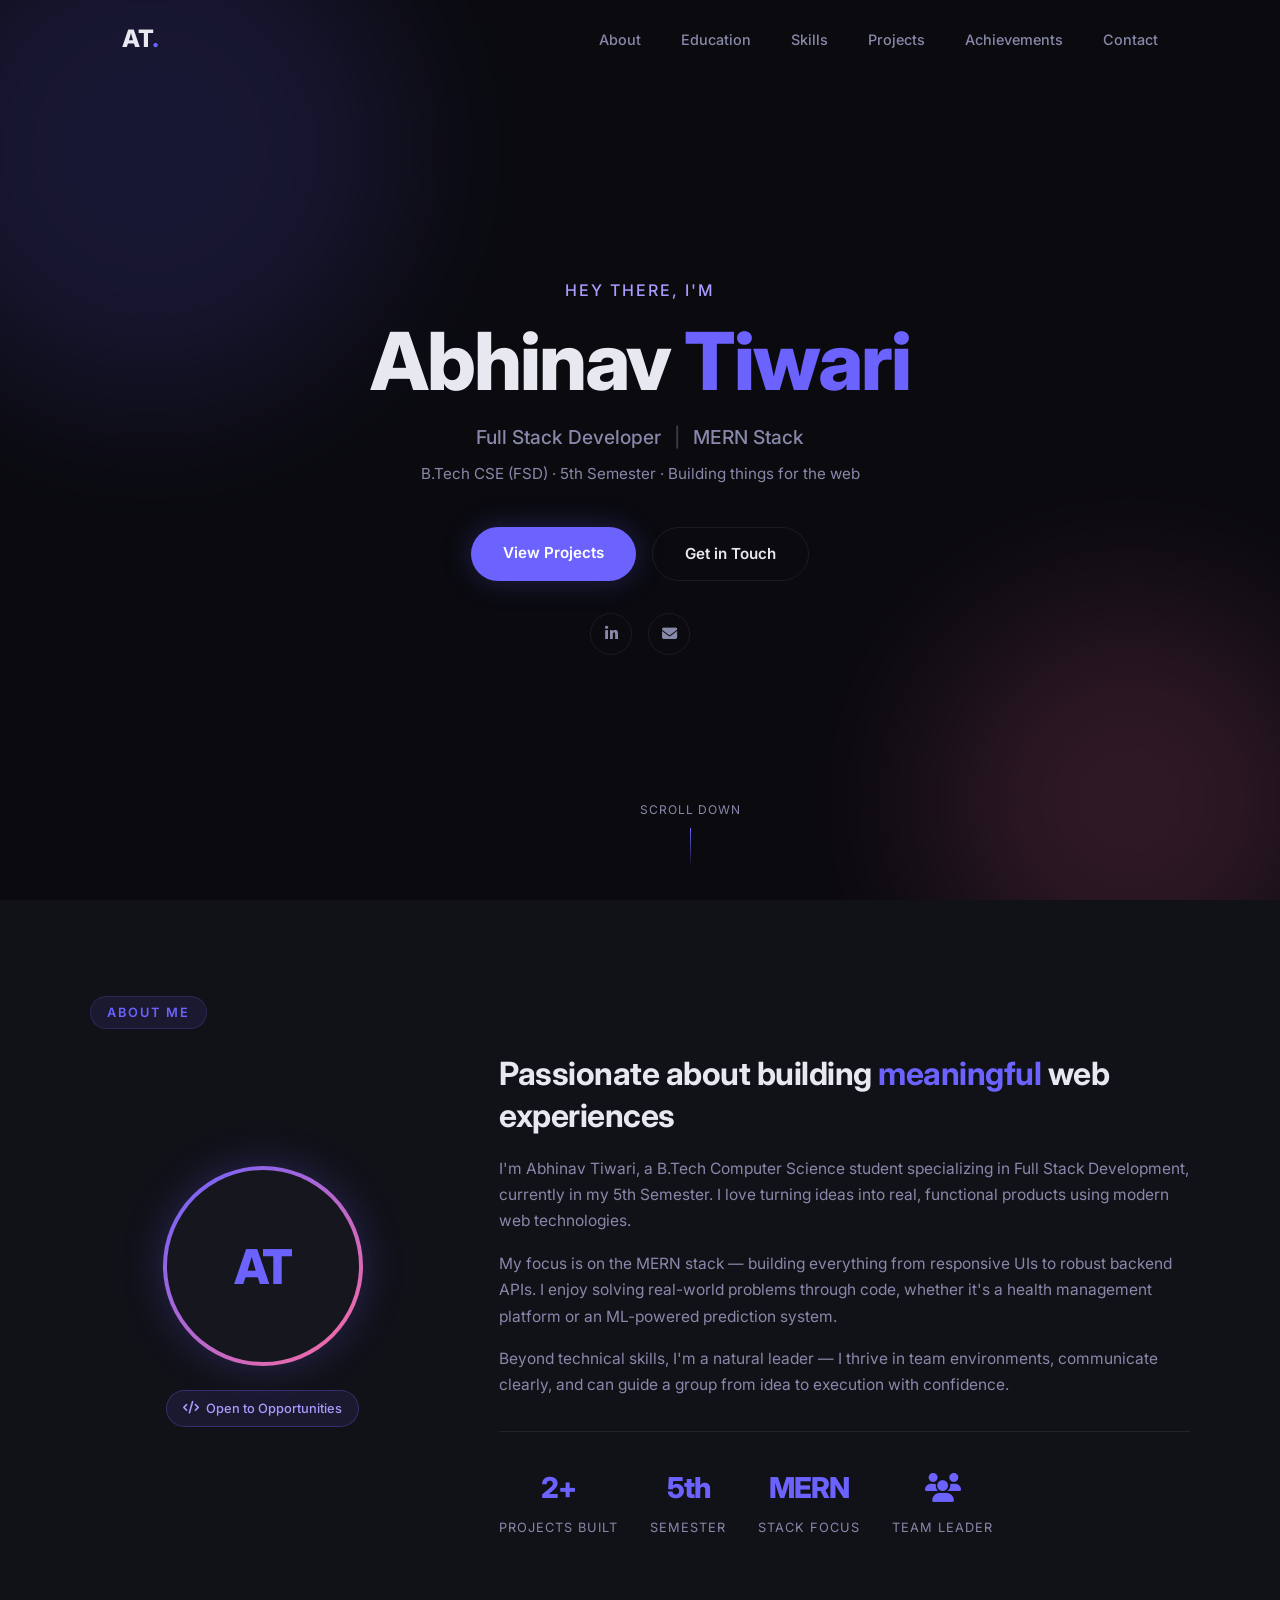
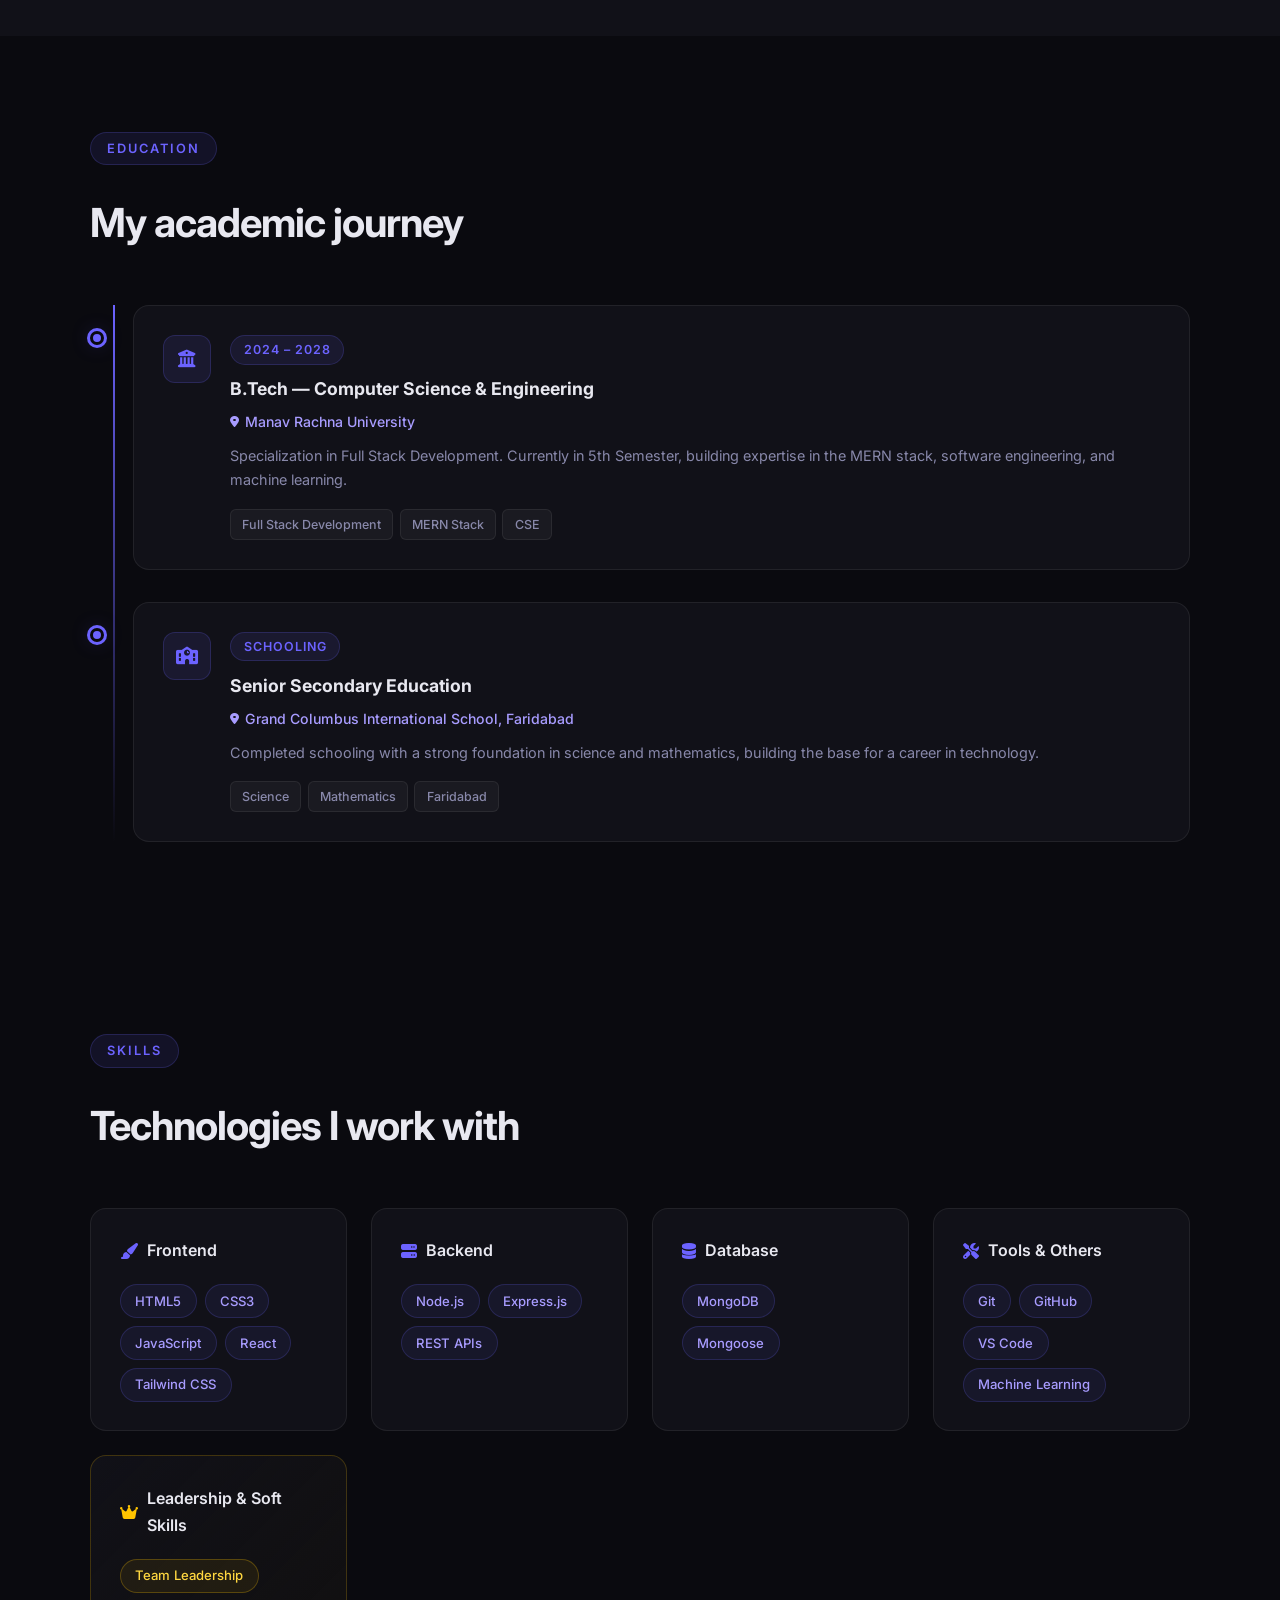
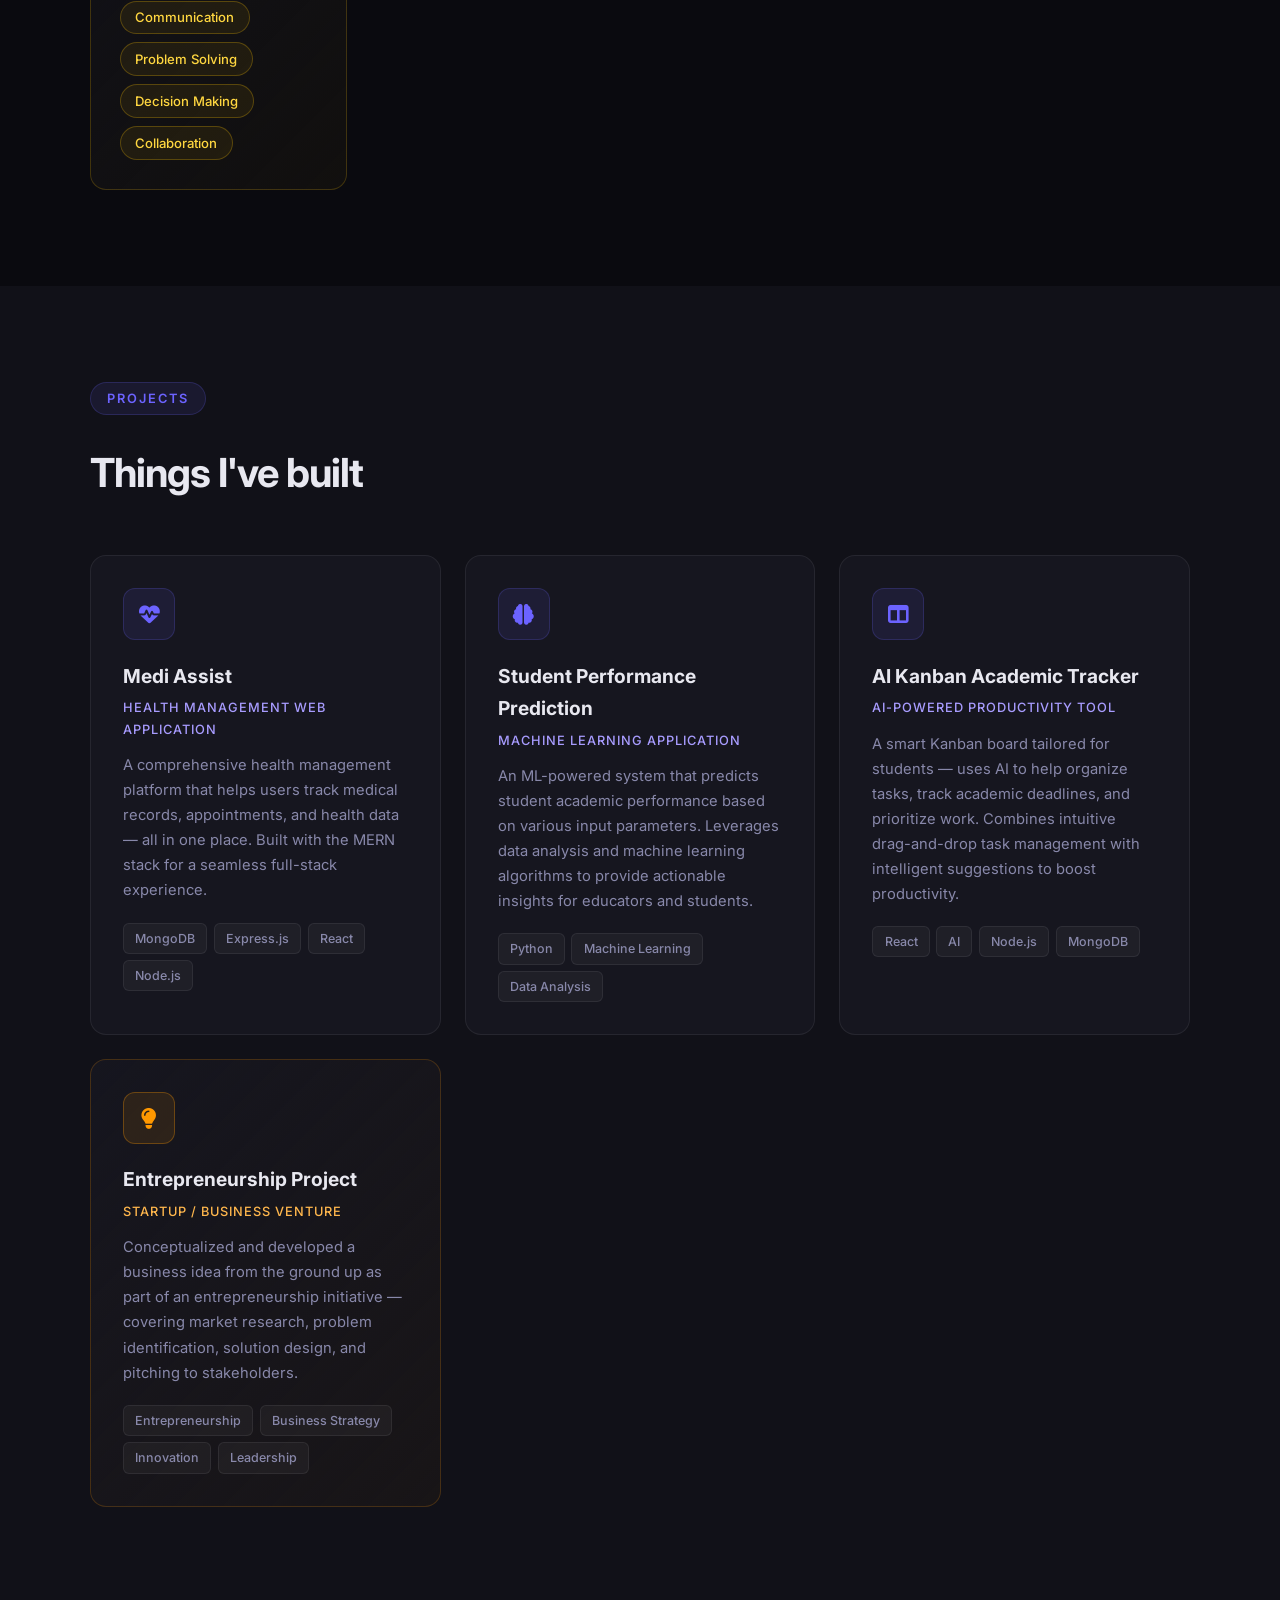
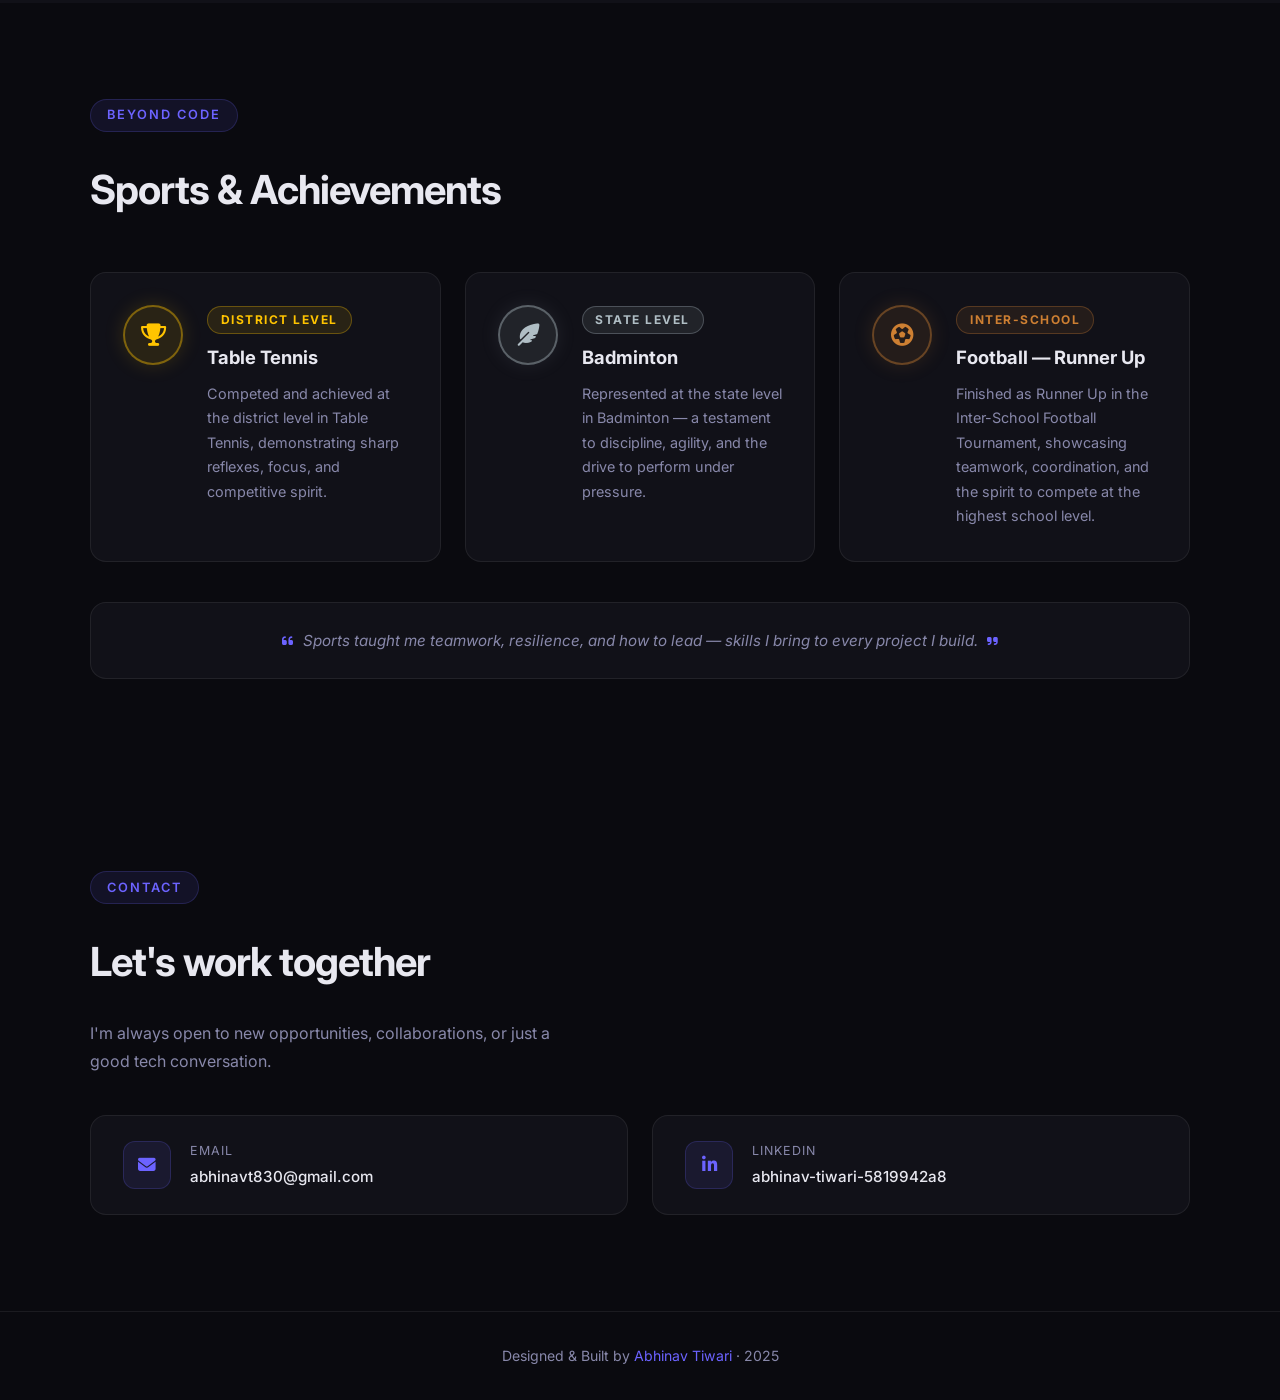
==== commit c5b8b17b: "Fix semester to 5th - sync all files" ====
--- a/index.html
+++ b/index.html
@@ -38,7 +38,7 @@
       <p class="hero-greeting">Hey there, I'm</p>
       <h1 class="hero-name">Abhinav <span class="accent">Tiwari</span></h1>
       <p class="hero-role">Full Stack Developer <span class="divider">|</span> MERN Stack</p>
-      <p class="hero-sub">B.Tech CSE (FSD) · 4th Semester · Building things for the web</p>
+      <p class="hero-sub">B.Tech CSE (FSD) · 5th Semester · Building things for the web</p>
       <div class="hero-cta">
         <a href="#projects" class="btn btn-primary">View Projects</a>
         <a href="#contact" class="btn btn-outline">Get in Touch</a>
@@ -73,7 +73,7 @@
           <h2>Passionate about building <span class="accent">meaningful</span> web experiences</h2>
           <p>
             I'm Abhinav Tiwari, a B.Tech Computer Science student specializing in Full Stack Development,
-            currently in my 5th semester. I love turning ideas into real, functional products using modern
+            currently in my 5th Semester. I love turning ideas into real, functional products using modern
             web technologies.
           </p>
           <p>
@@ -85,10 +85,6 @@
             Beyond technical skills, I'm a natural leader — I thrive in team environments, communicate
             clearly, and can guide a group from idea to execution with confidence.
           </p>
-          <p>
-            I also stay on top of the rapidly evolving AI landscape, with great knowledge of the latest
-            AI tools and how to leverage them effectively in development workflows.
-          </p>
           <div class="about-stats">
             <div class="stat">
               <span class="stat-num">2+</span>
@@ -127,7 +123,7 @@
               <span class="timeline-year">2024 – 2028</span>
               <h3>B.Tech — Computer Science & Engineering</h3>
               <p class="timeline-place"><i class="fas fa-map-marker-alt"></i> Manav Rachna University</p>
-              <p class="timeline-desc">Specialization in Full Stack Development. Currently in 5th semester, building expertise in the MERN stack, software engineering, and machine learning.</p>
+              <p class="timeline-desc">Specialization in Full Stack Development. Currently in 5th Semester, building expertise in the MERN stack, software engineering, and machine learning.</p>
               <div class="timeline-tags">
                 <span>Full Stack Development</span>
                 <span>MERN Stack</span>
@@ -197,7 +193,6 @@
             <span class="pill">GitHub</span>
             <span class="pill">VS Code</span>
             <span class="pill">Machine Learning</span>
-            <span class="pill">AI Tools</span>
           </div>
         </div>
         <div class="skill-category leadership-card">
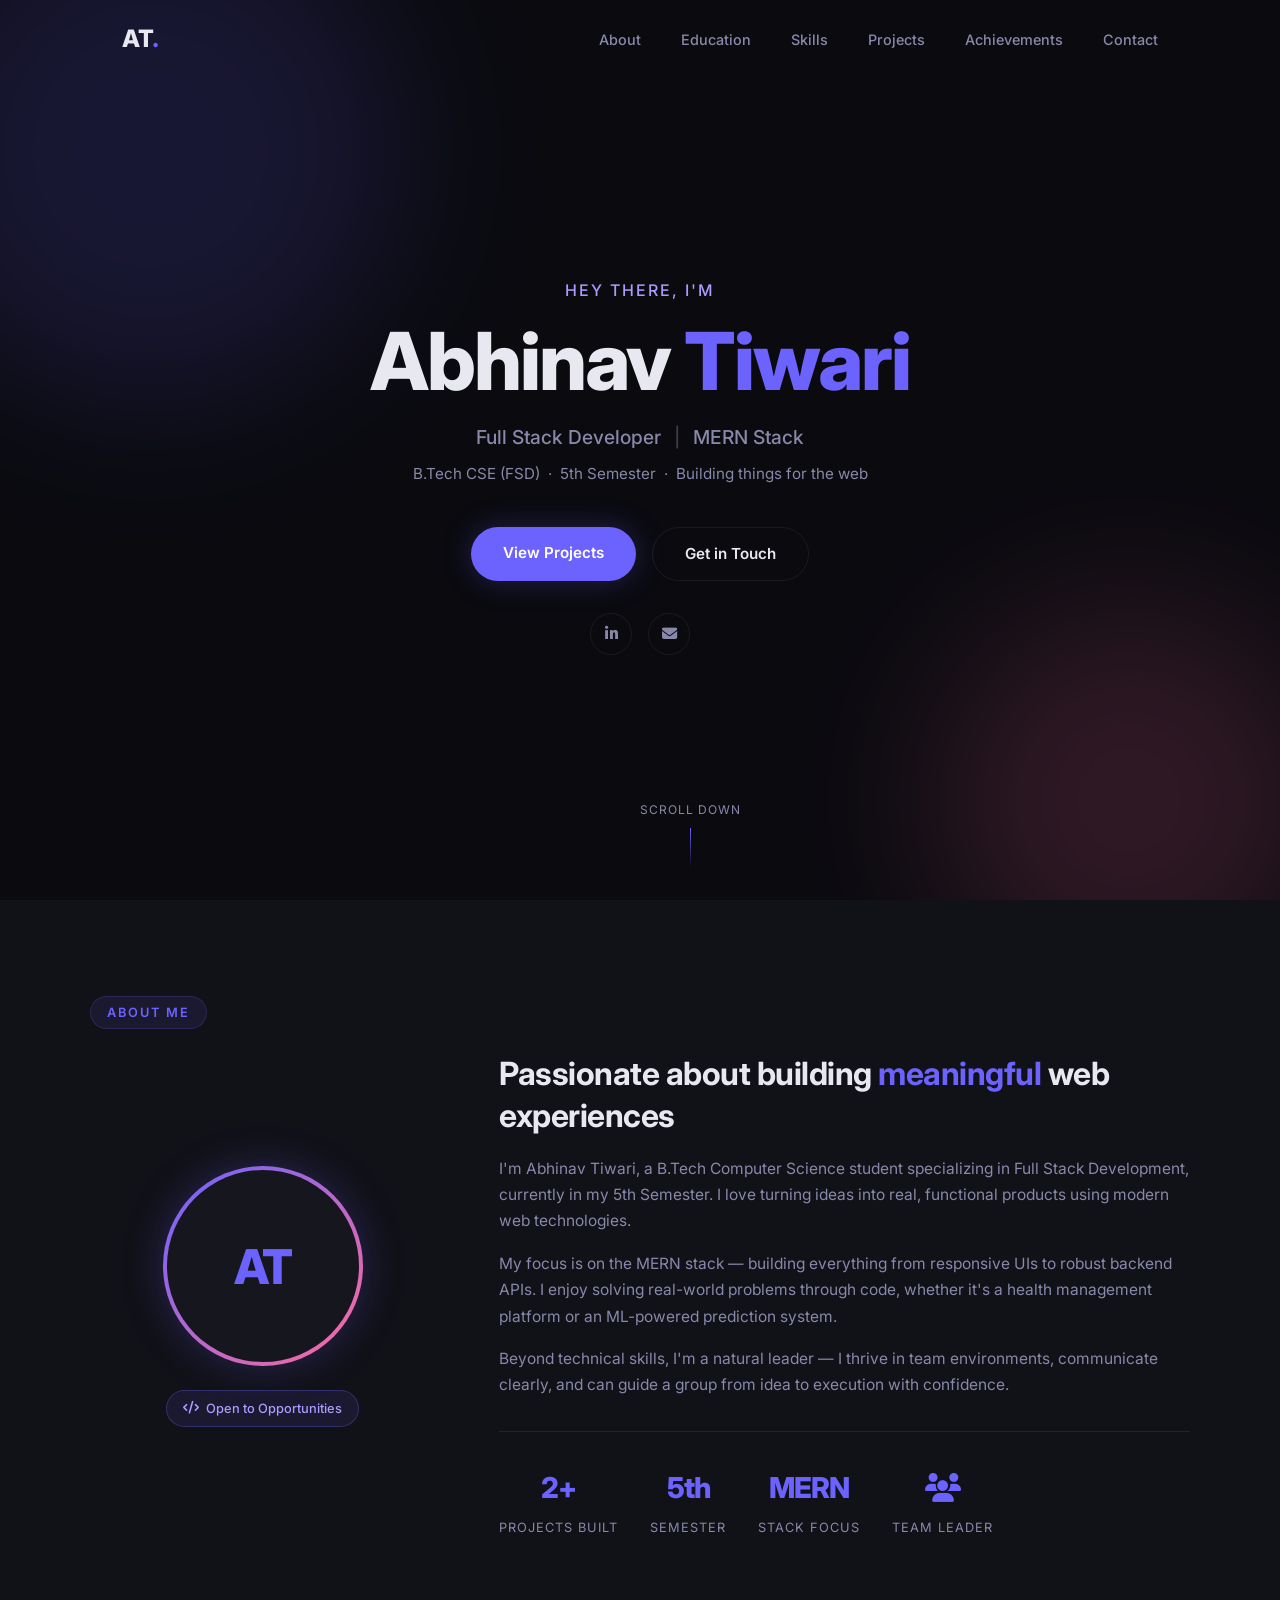
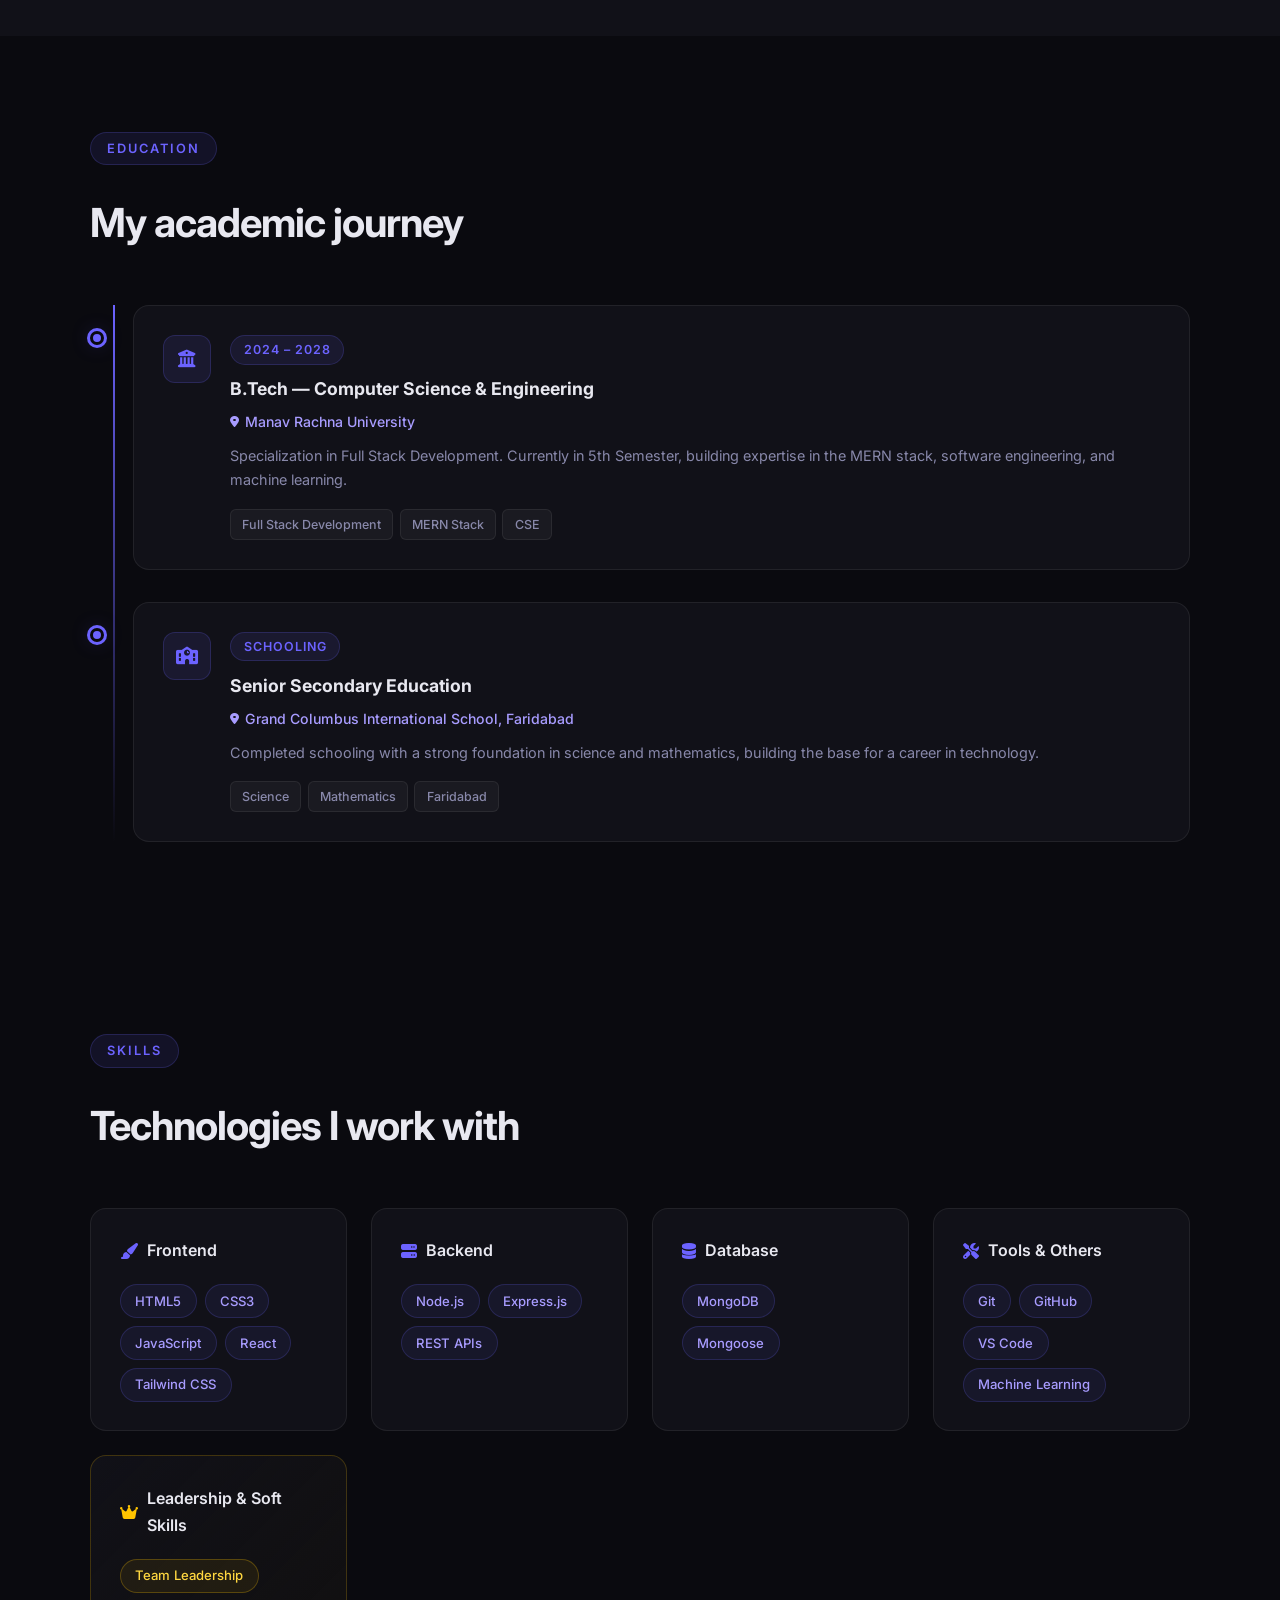
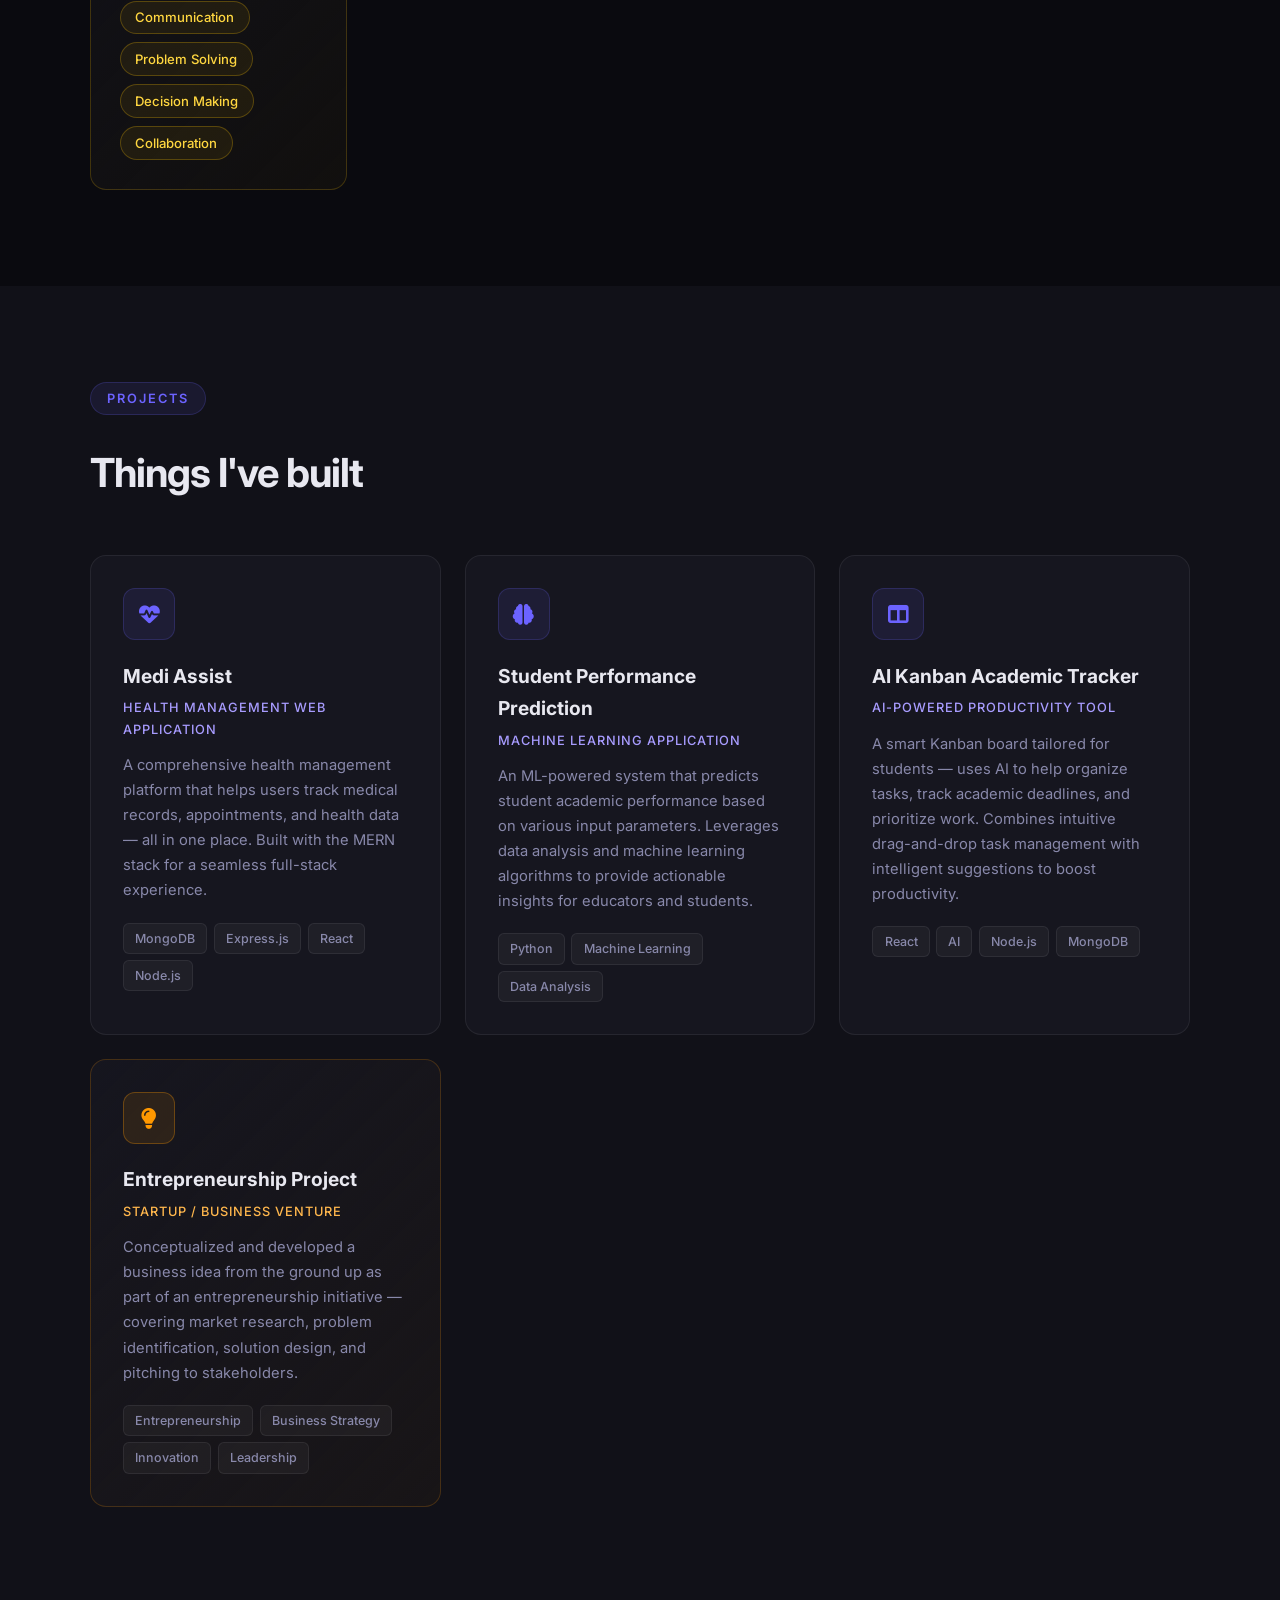
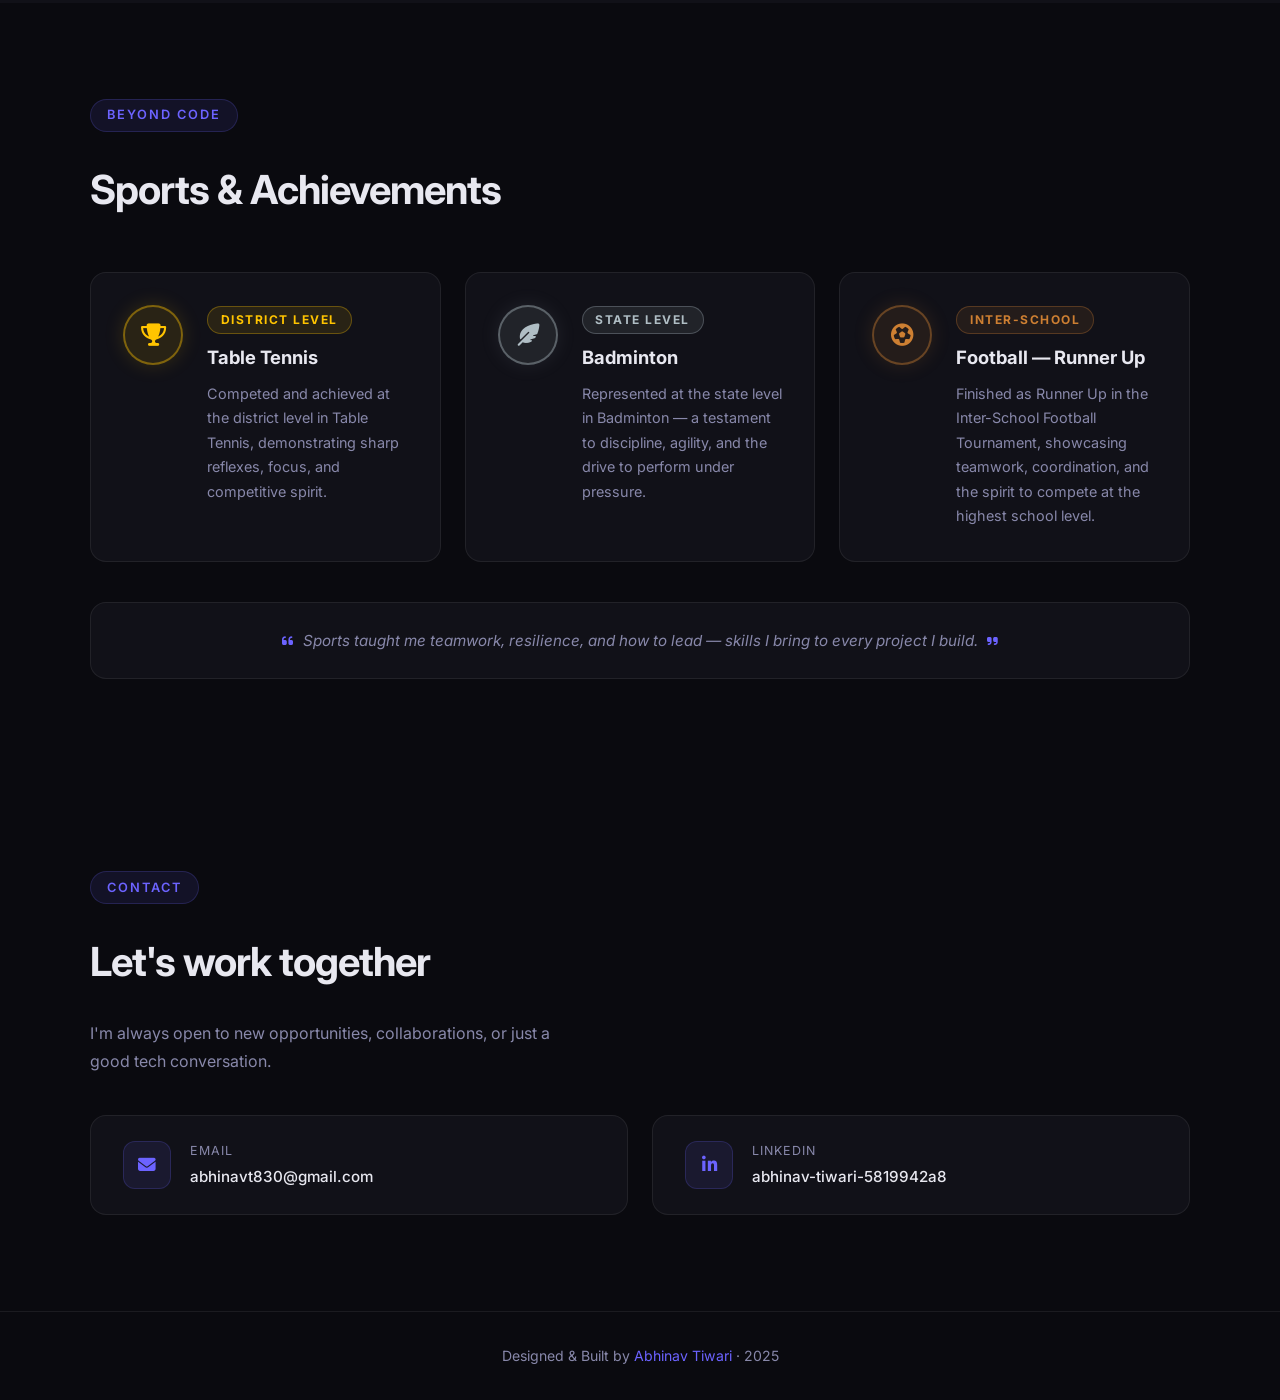
==== commit 1dfe311b: "Force update hero subtitle to 5th semester" ====
--- a/index.html
+++ b/index.html
@@ -38,7 +38,7 @@
       <p class="hero-greeting">Hey there, I'm</p>
       <h1 class="hero-name">Abhinav <span class="accent">Tiwari</span></h1>
       <p class="hero-role">Full Stack Developer <span class="divider">|</span> MERN Stack</p>
-      <p class="hero-sub">B.Tech CSE (FSD) · 5th Semester · Building things for the web</p>
+      <p class="hero-sub">B.Tech CSE (FSD) &nbsp;·&nbsp; 5th Semester &nbsp;·&nbsp; Building things for the web</p>
       <div class="hero-cta">
         <a href="#projects" class="btn btn-primary">View Projects</a>
         <a href="#contact" class="btn btn-outline">Get in Touch</a>
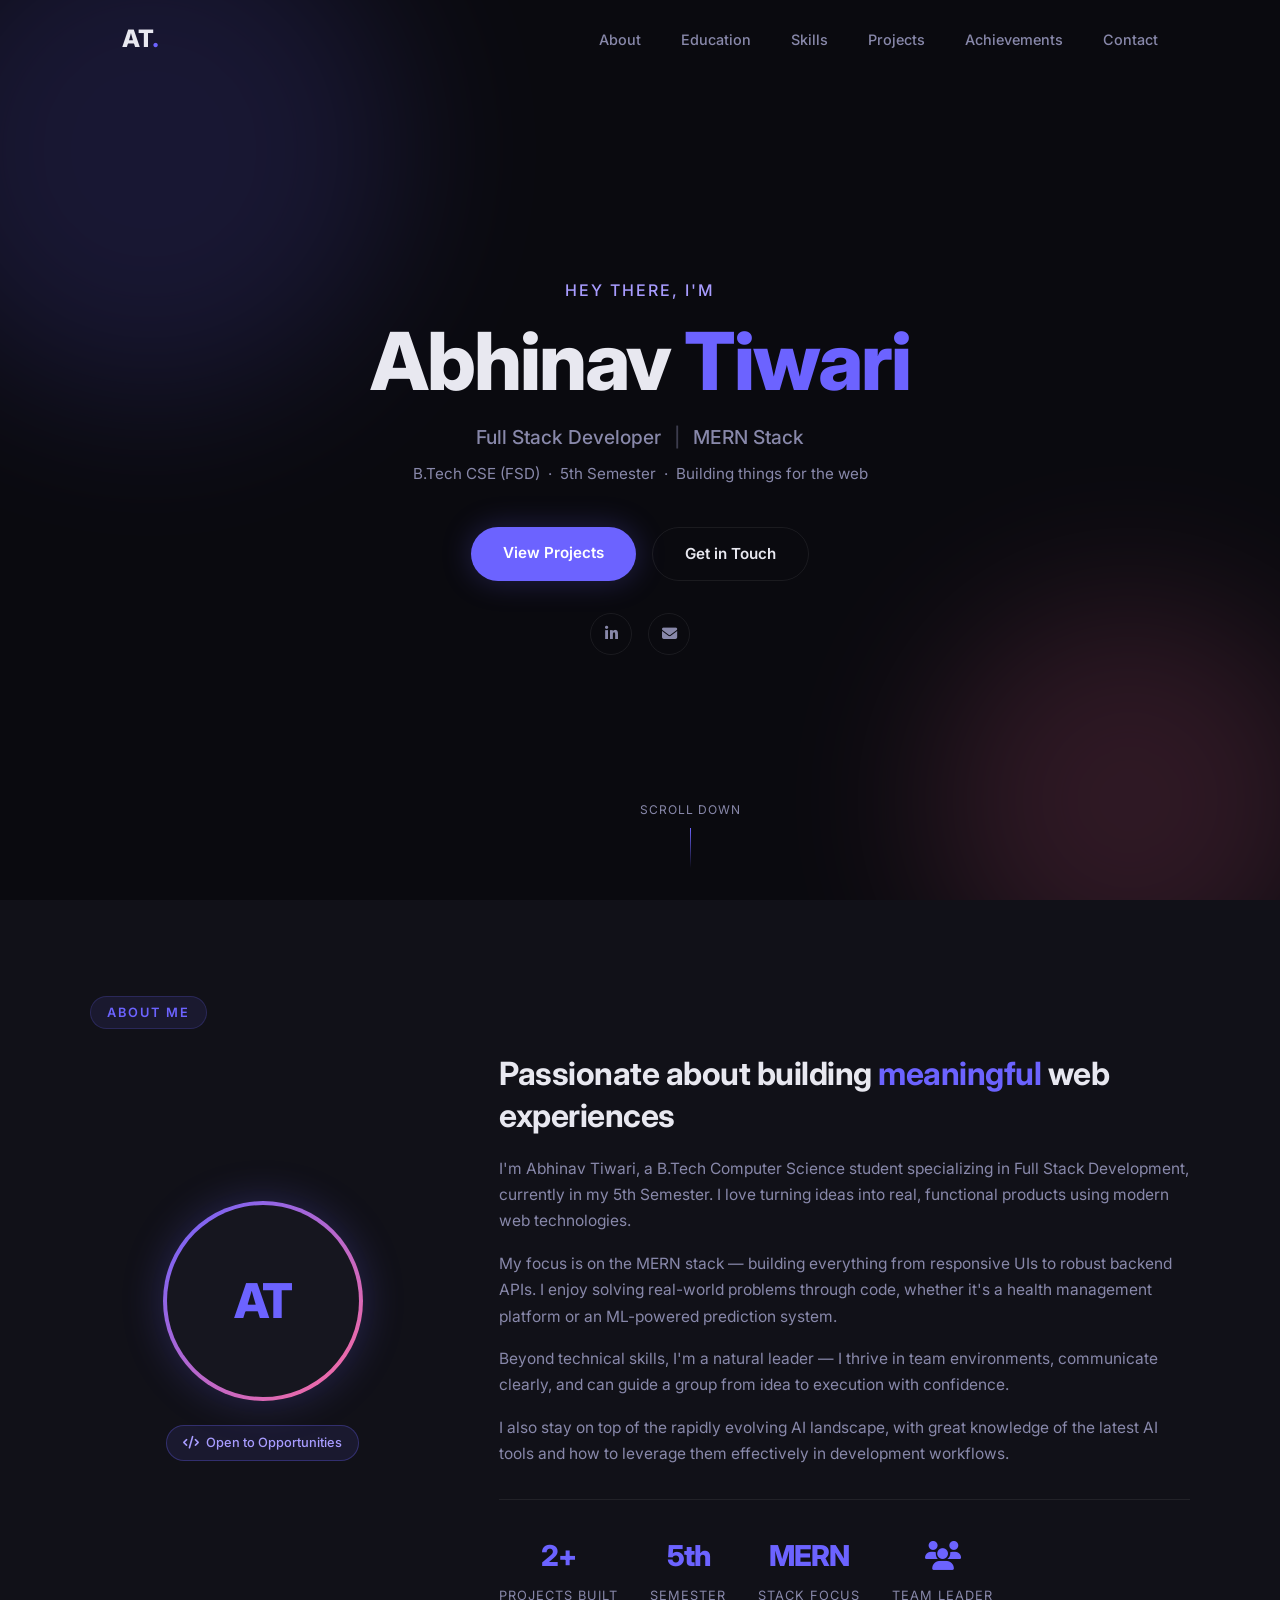
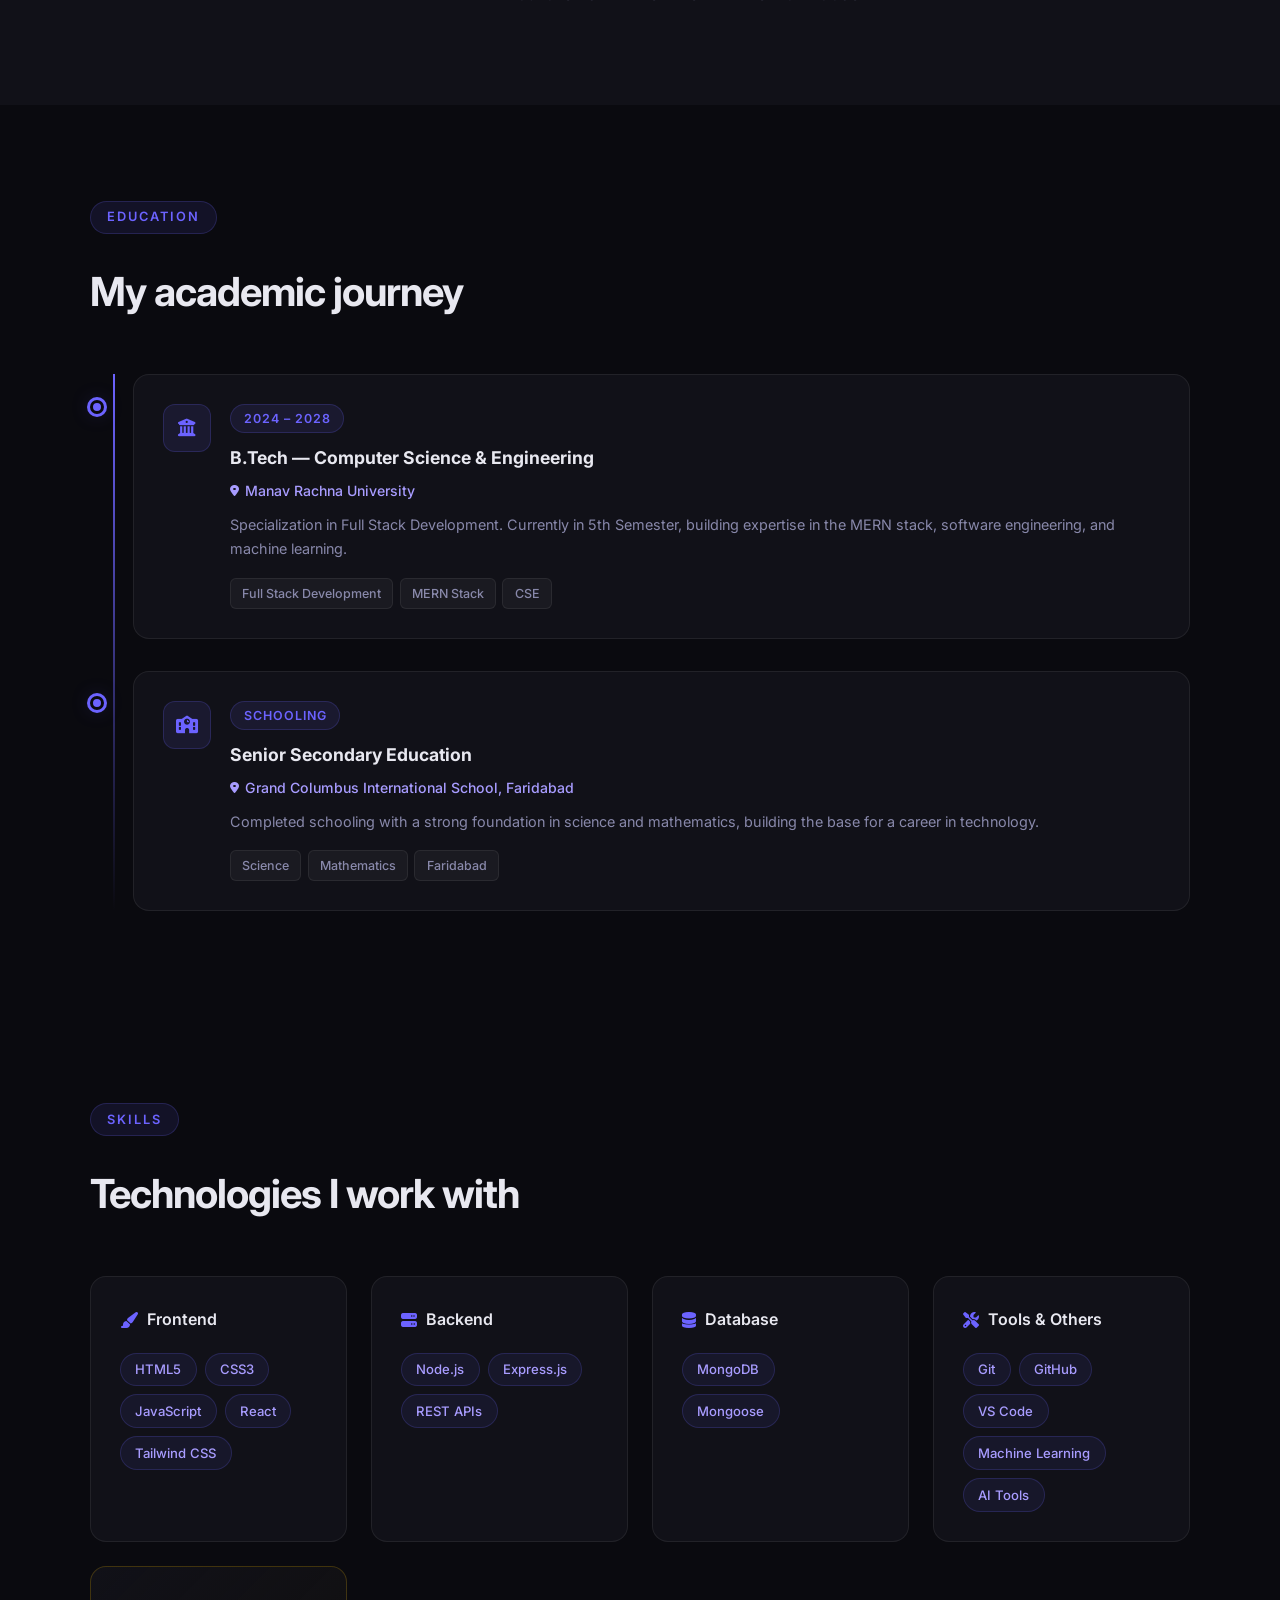
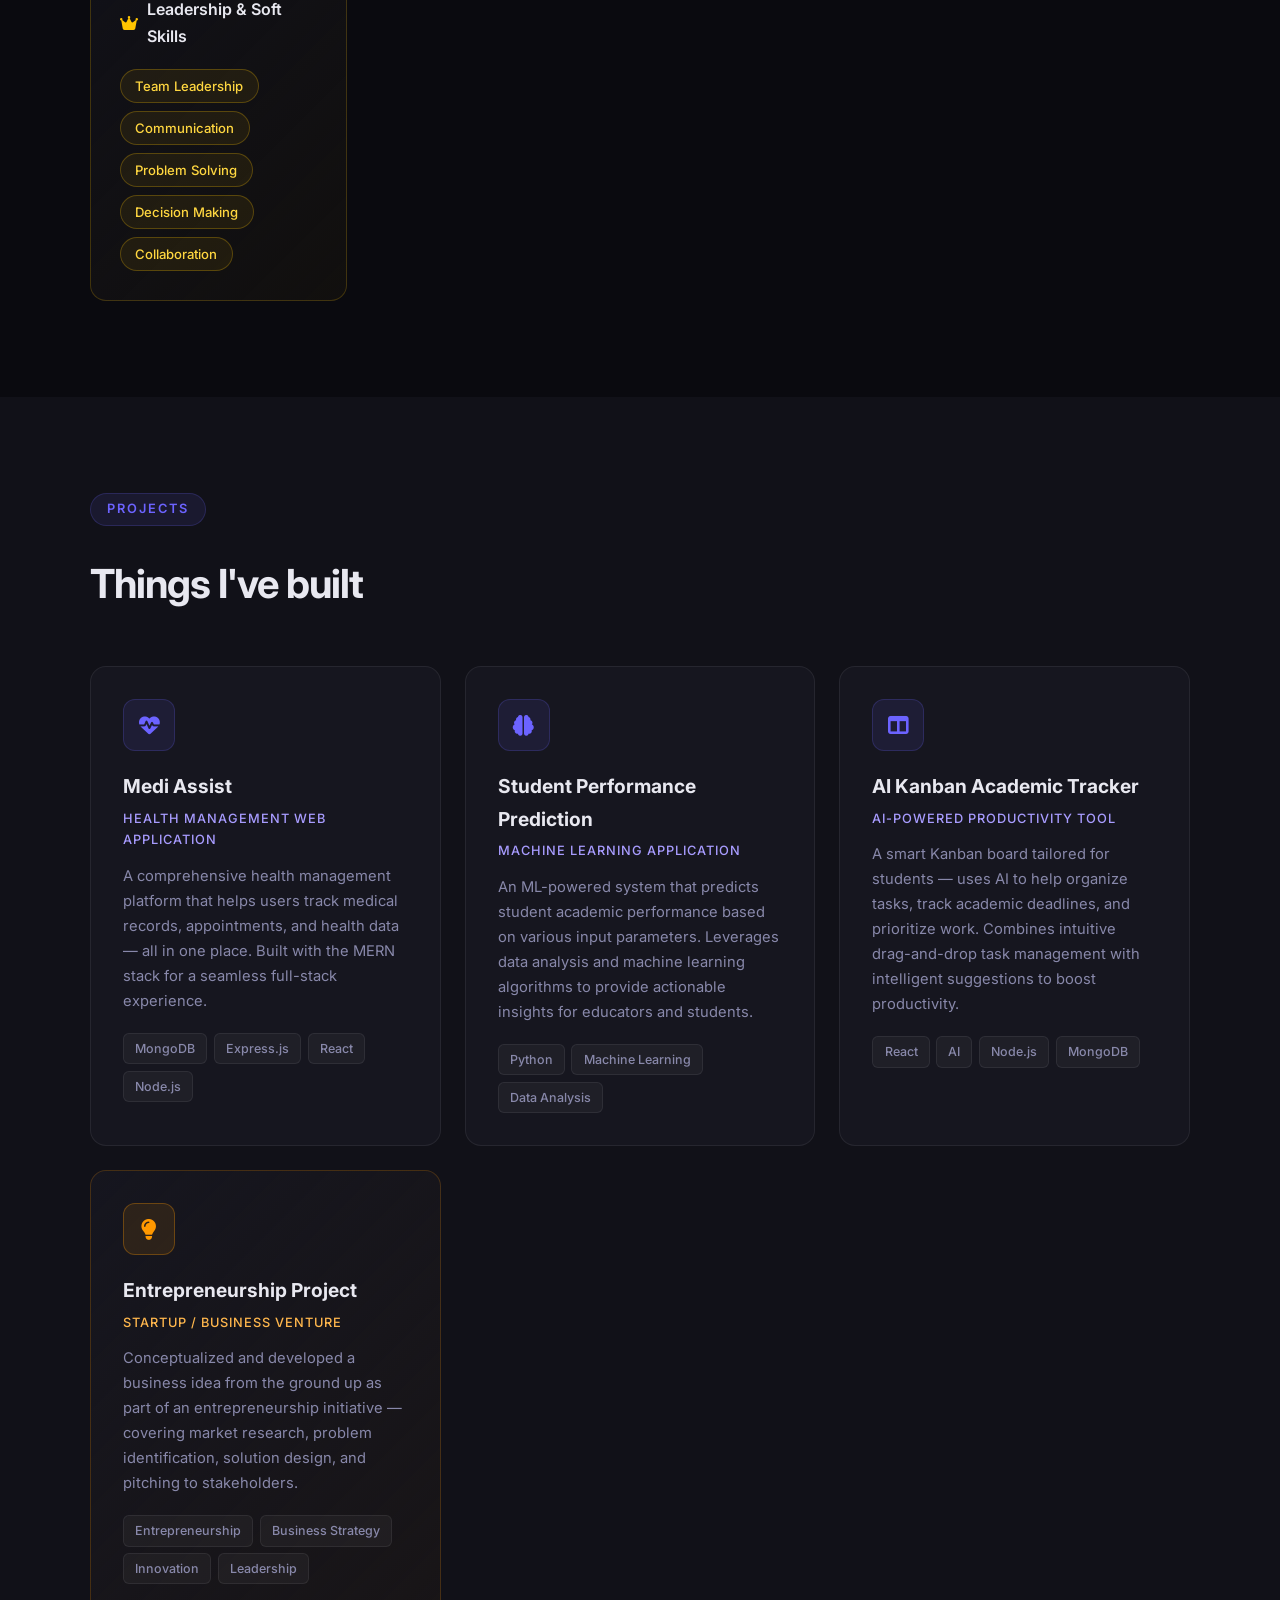
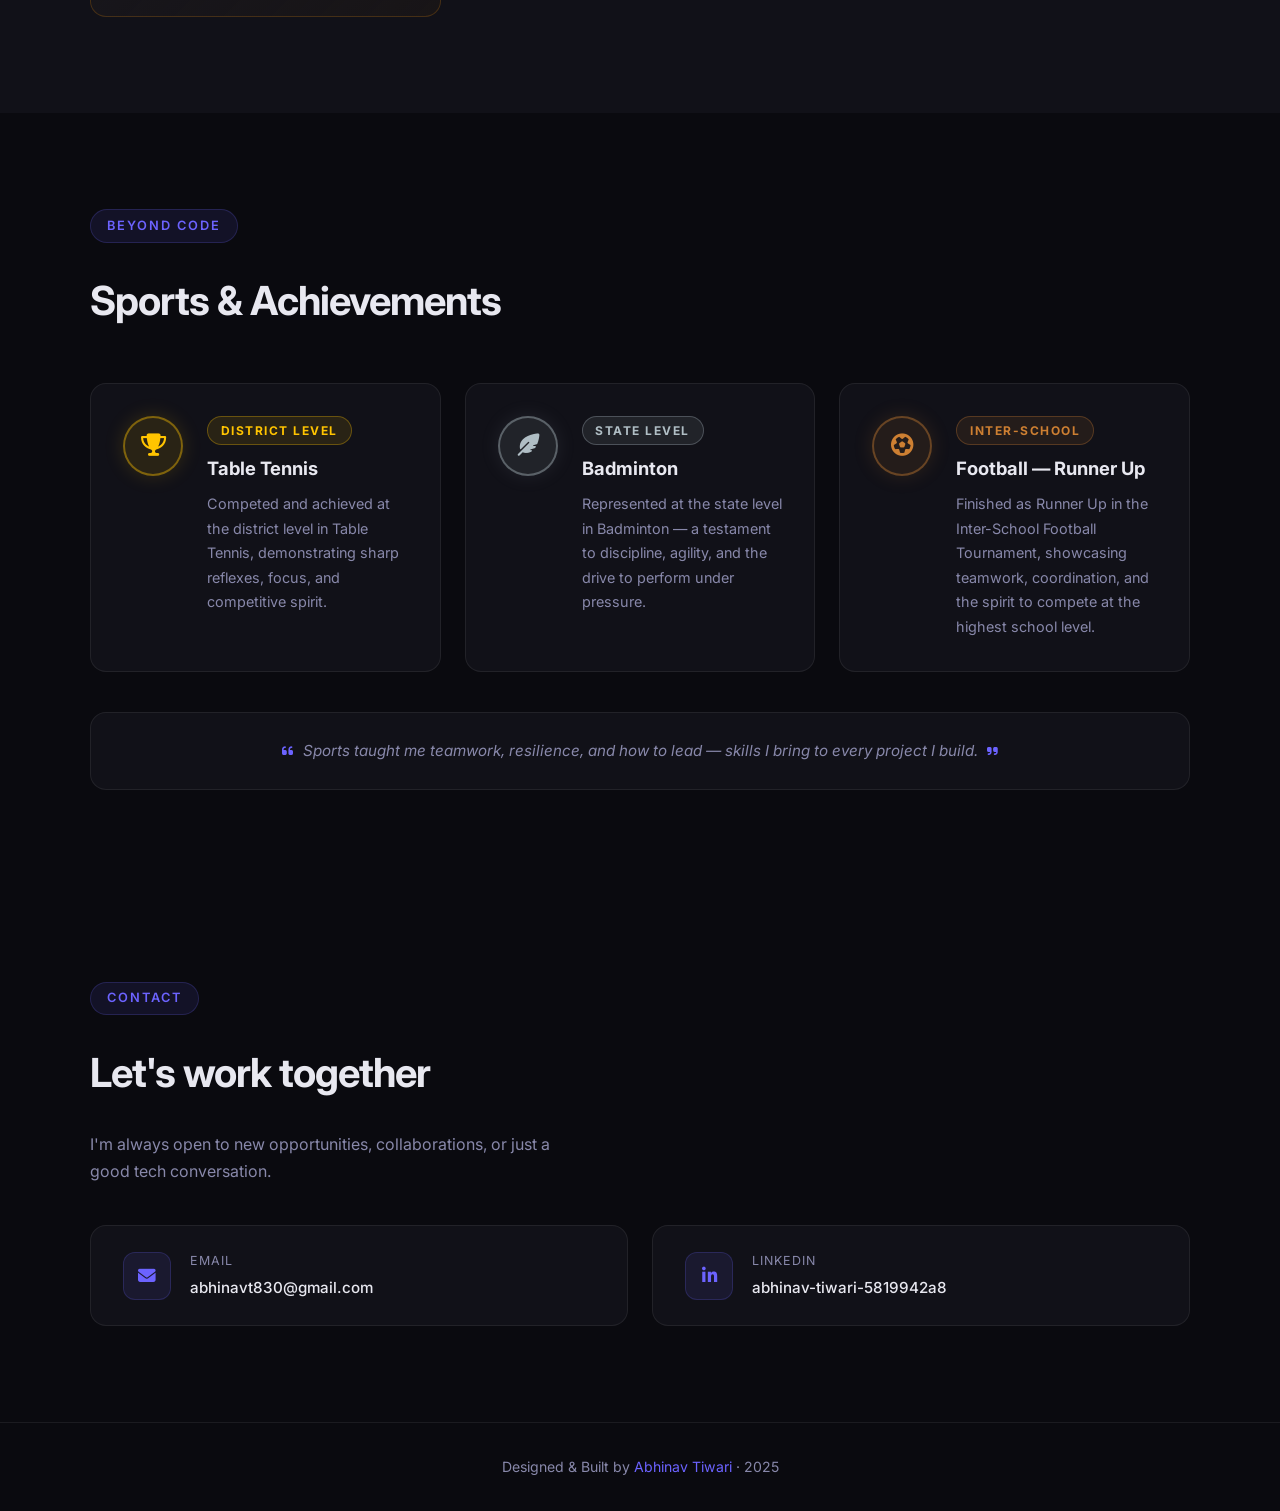
==== commit 12f2b01a: "Add AI tools knowledge to about and skills" ====
--- a/index.html
+++ b/index.html
@@ -85,6 +85,10 @@
             Beyond technical skills, I'm a natural leader — I thrive in team environments, communicate
             clearly, and can guide a group from idea to execution with confidence.
           </p>
+          <p>
+            I also stay on top of the rapidly evolving AI landscape, with great knowledge of the latest
+            AI tools and how to leverage them effectively in development workflows.
+          </p>
           <div class="about-stats">
             <div class="stat">
               <span class="stat-num">2+</span>
@@ -193,6 +197,7 @@
             <span class="pill">GitHub</span>
             <span class="pill">VS Code</span>
             <span class="pill">Machine Learning</span>
+            <span class="pill">AI Tools</span>
           </div>
         </div>
         <div class="skill-category leadership-card">
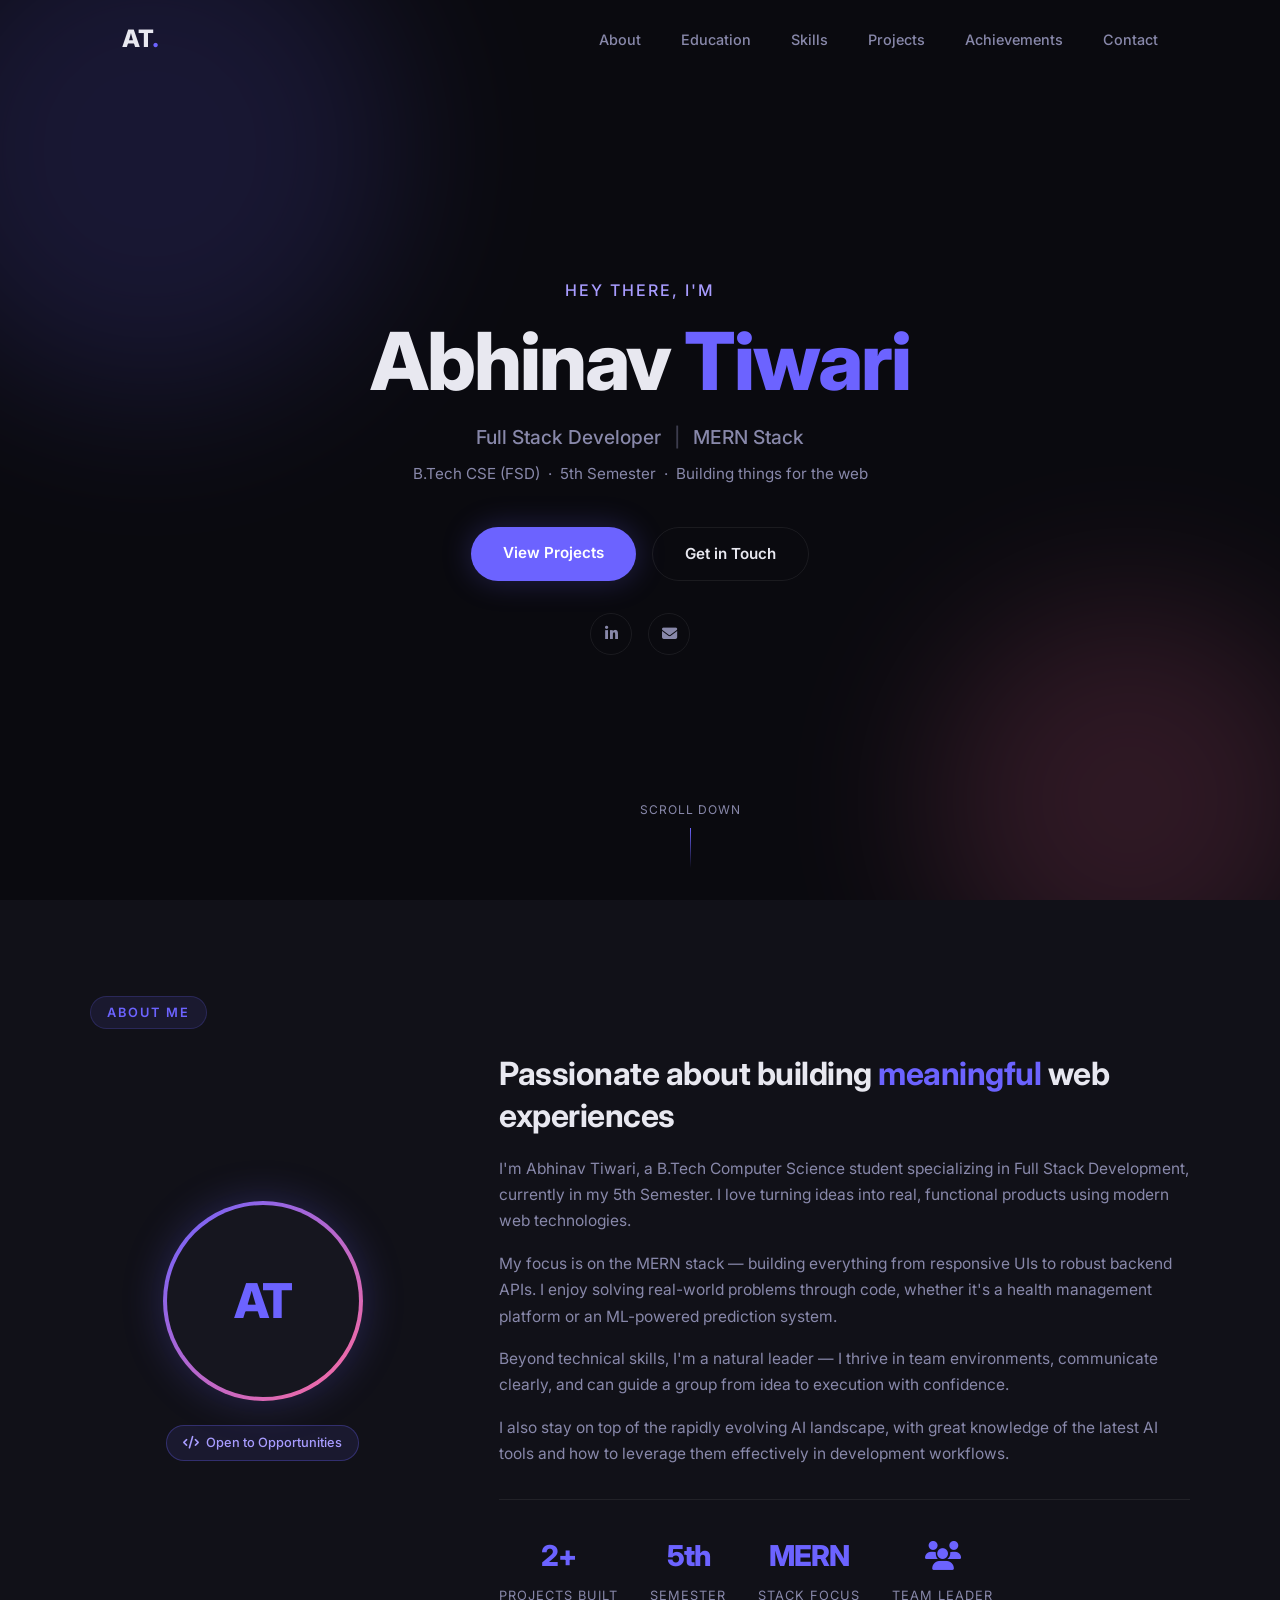
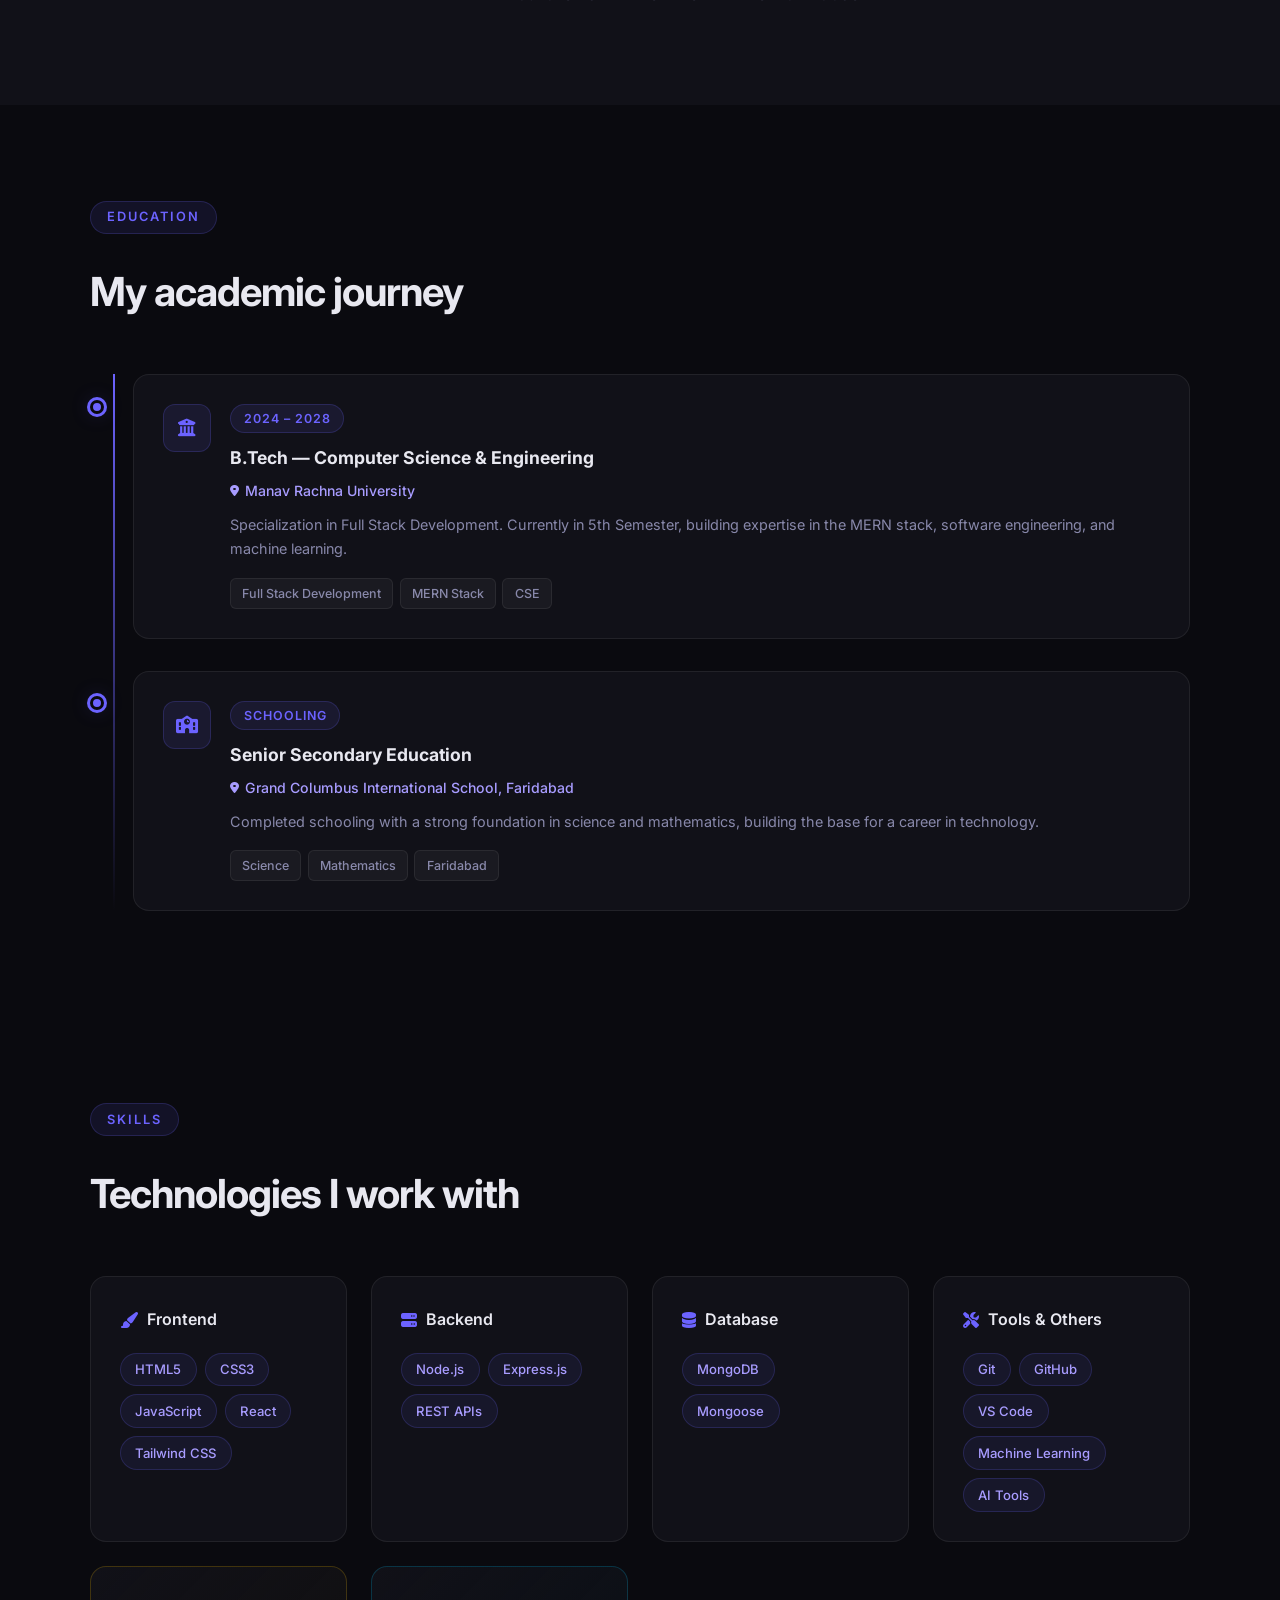
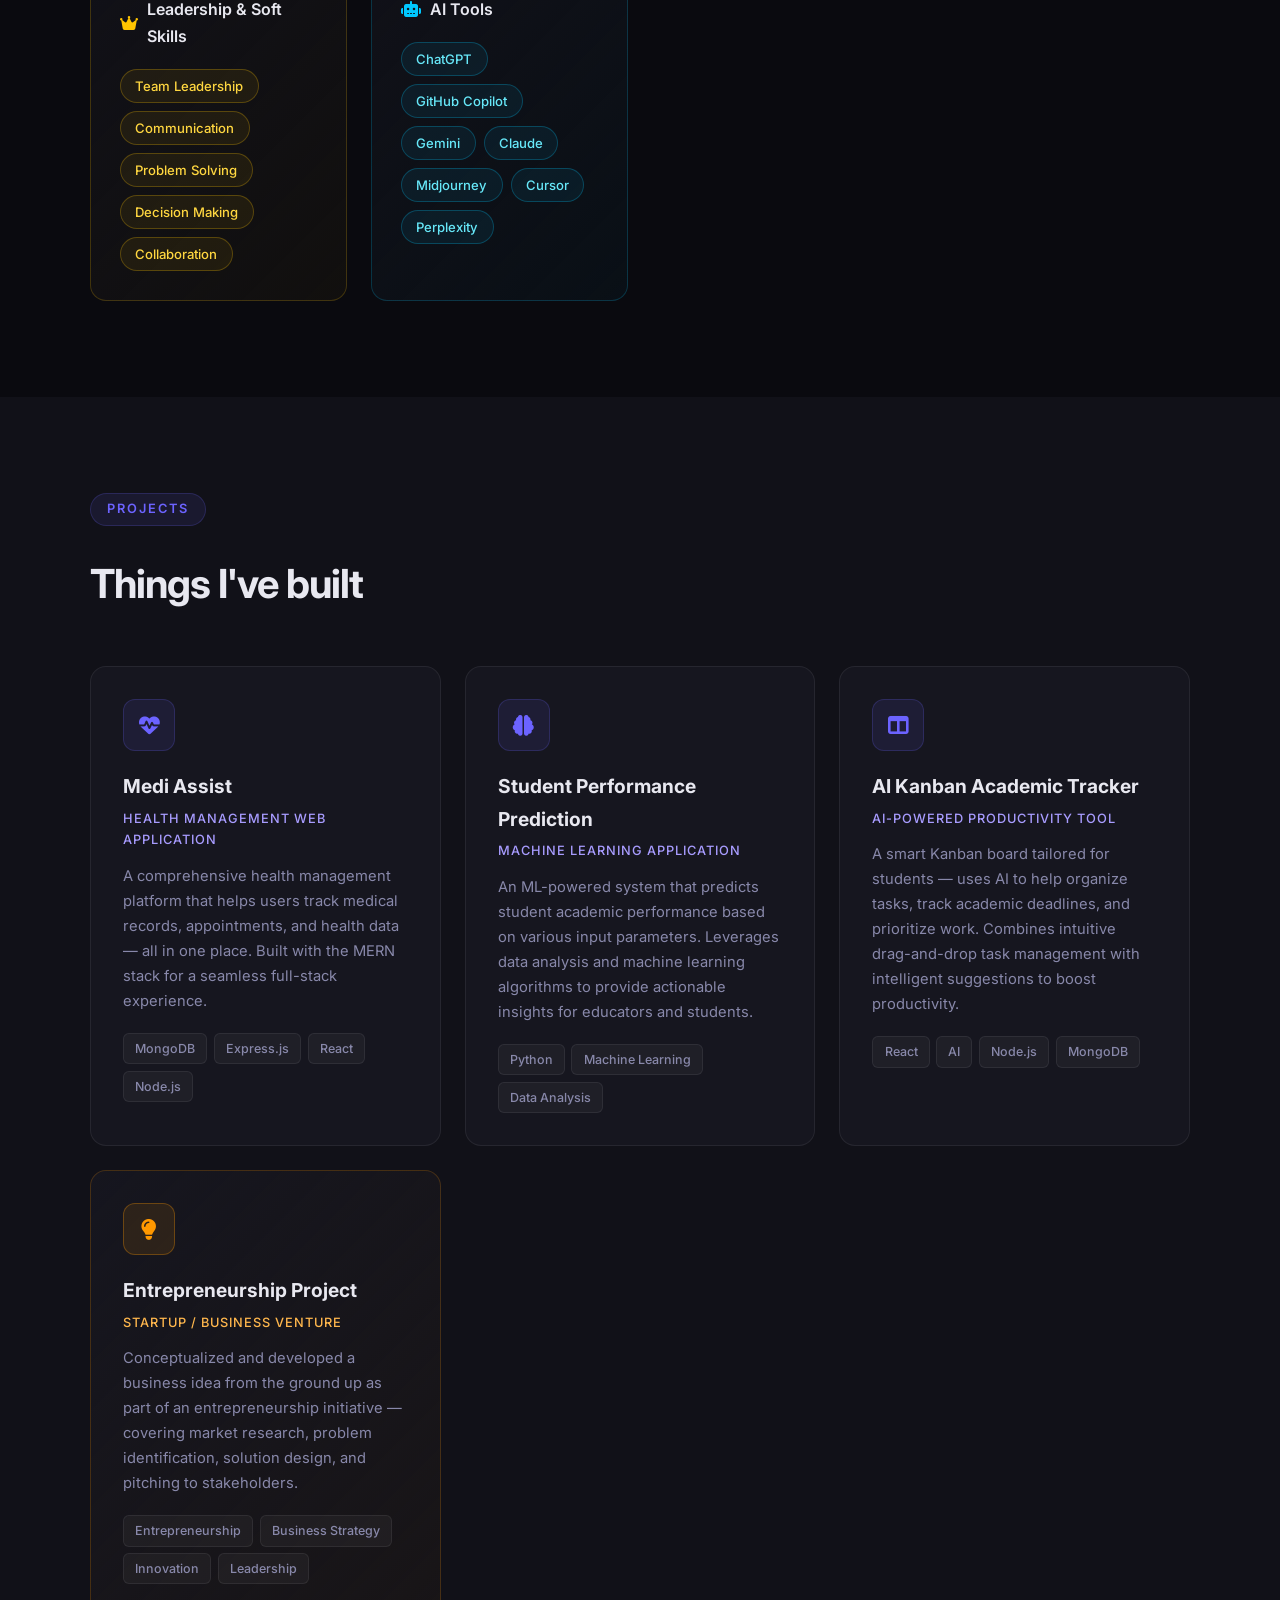
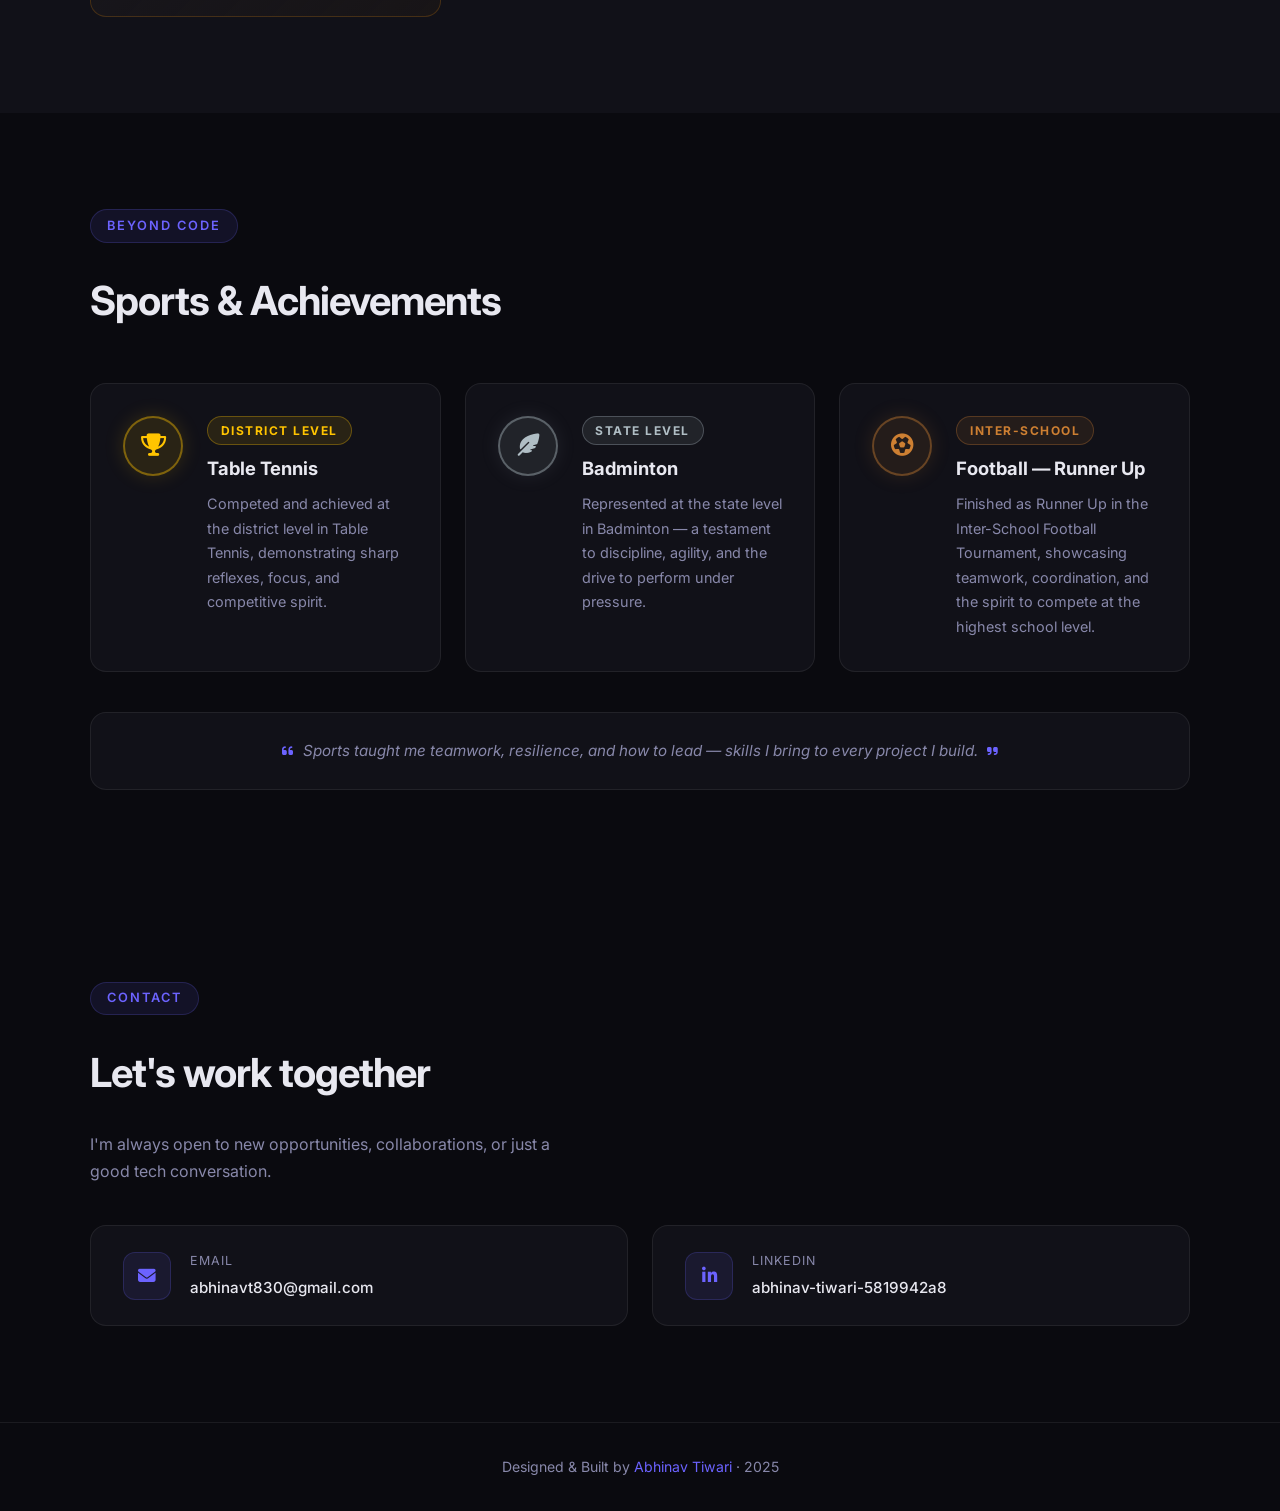
==== commit 4b335614: "Add AI Tools skill category" ====
--- a/index.html
+++ b/index.html
@@ -210,6 +210,18 @@
             <span class="pill">Collaboration</span>
           </div>
         </div>
+        <div class="skill-category ai-card">
+          <h3><i class="fas fa-robot"></i> AI Tools</h3>
+          <div class="skill-pills">
+            <span class="pill">ChatGPT</span>
+            <span class="pill">GitHub Copilot</span>
+            <span class="pill">Gemini</span>
+            <span class="pill">Claude</span>
+            <span class="pill">Midjourney</span>
+            <span class="pill">Cursor</span>
+            <span class="pill">Perplexity</span>
+          </div>
+        </div>
       </div>
     </div>
   </section>
--- a/style.css
+++ b/style.css
@@ -947,6 +947,30 @@
 .leadership-card .pill:hover {
   background: rgba(255, 196, 0, 0.15);
   border-color: #ffc400;
+}
+
+.ai-card {
+  border-color: rgba(0, 200, 255, 0.2);
+  background: linear-gradient(135deg, var(--bg-card), rgba(0, 200, 255, 0.03));
+}
+
+.ai-card:hover {
+  border-color: rgba(0, 200, 255, 0.5) !important;
+}
+
+.ai-card h3 i {
+  color: #00c8ff !important;
+}
+
+.ai-card .pill {
+  background: rgba(0, 200, 255, 0.07);
+  border-color: rgba(0, 200, 255, 0.25);
+  color: #67e8f9;
+}
+
+.ai-card .pill:hover {
+  background: rgba(0, 200, 255, 0.15);
+  border-color: #00c8ff;
 }
 
 /* ===== SCROLL REVEAL ===== */
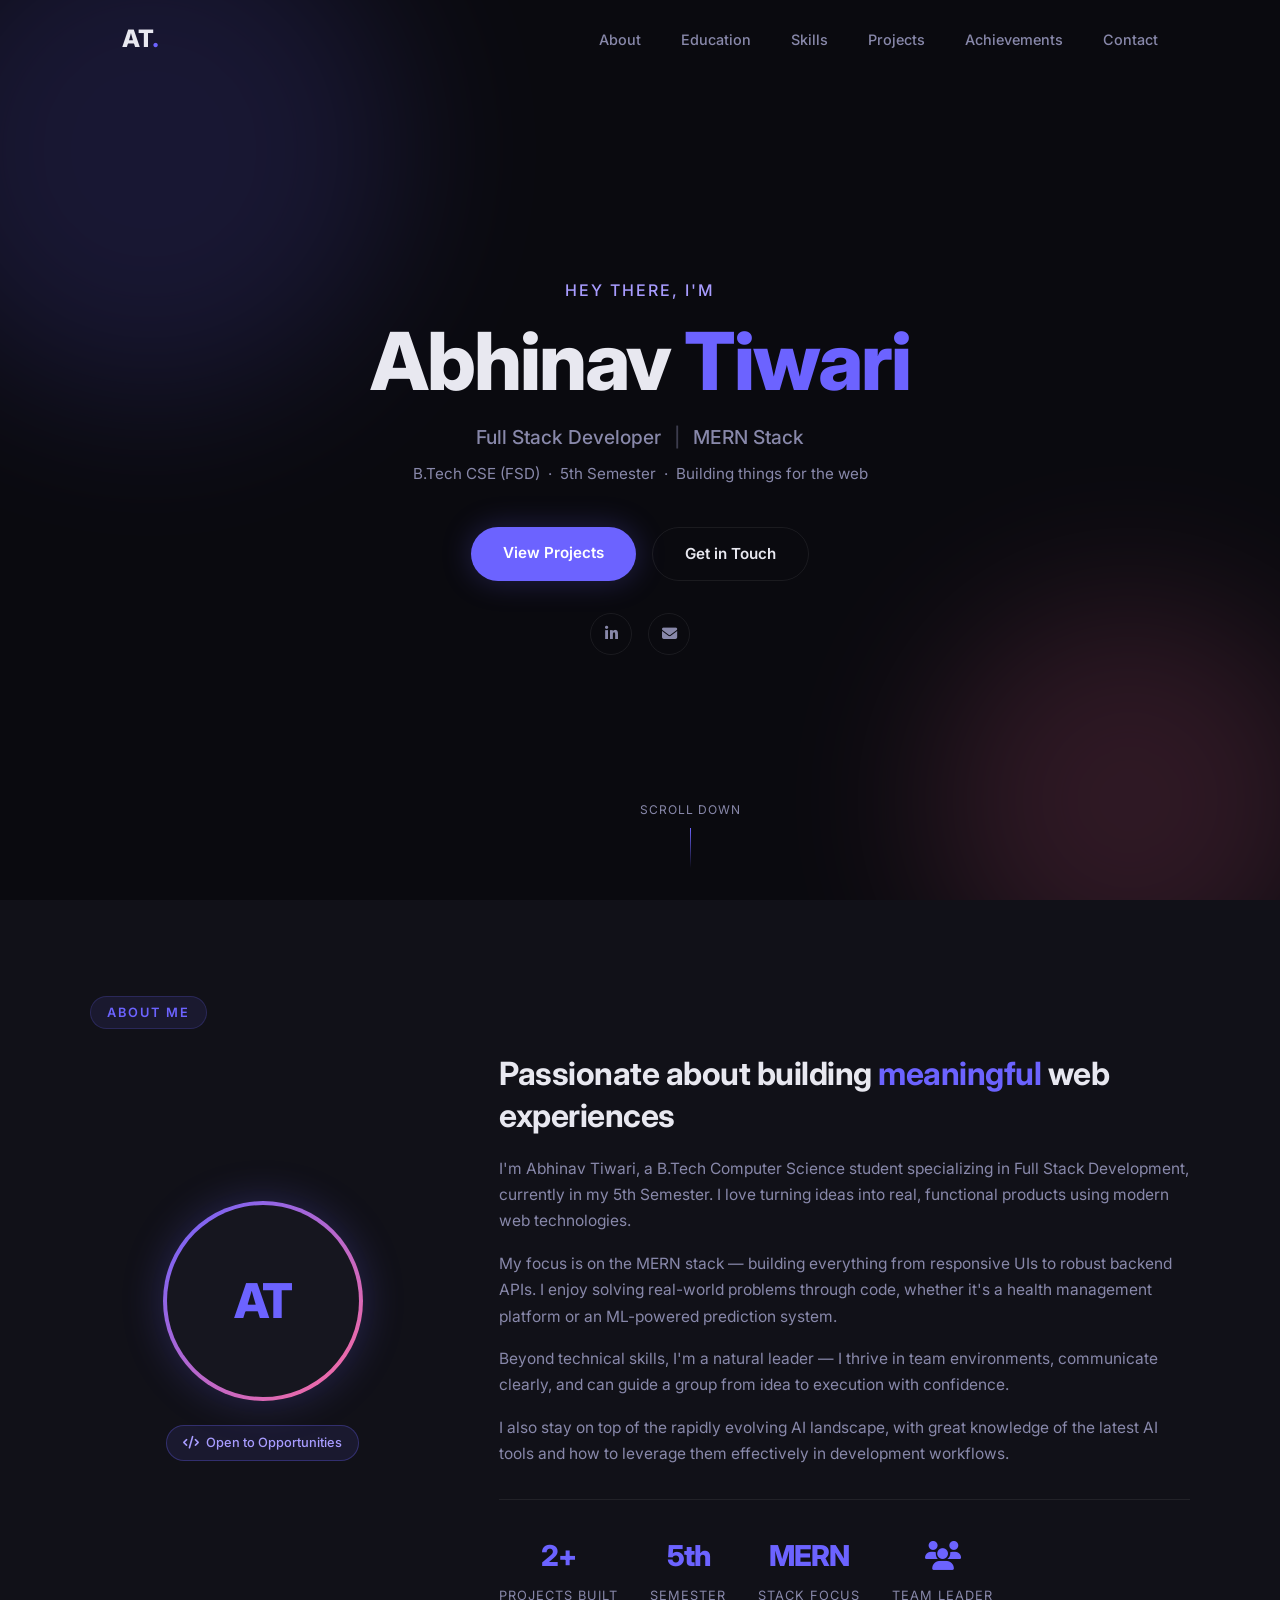
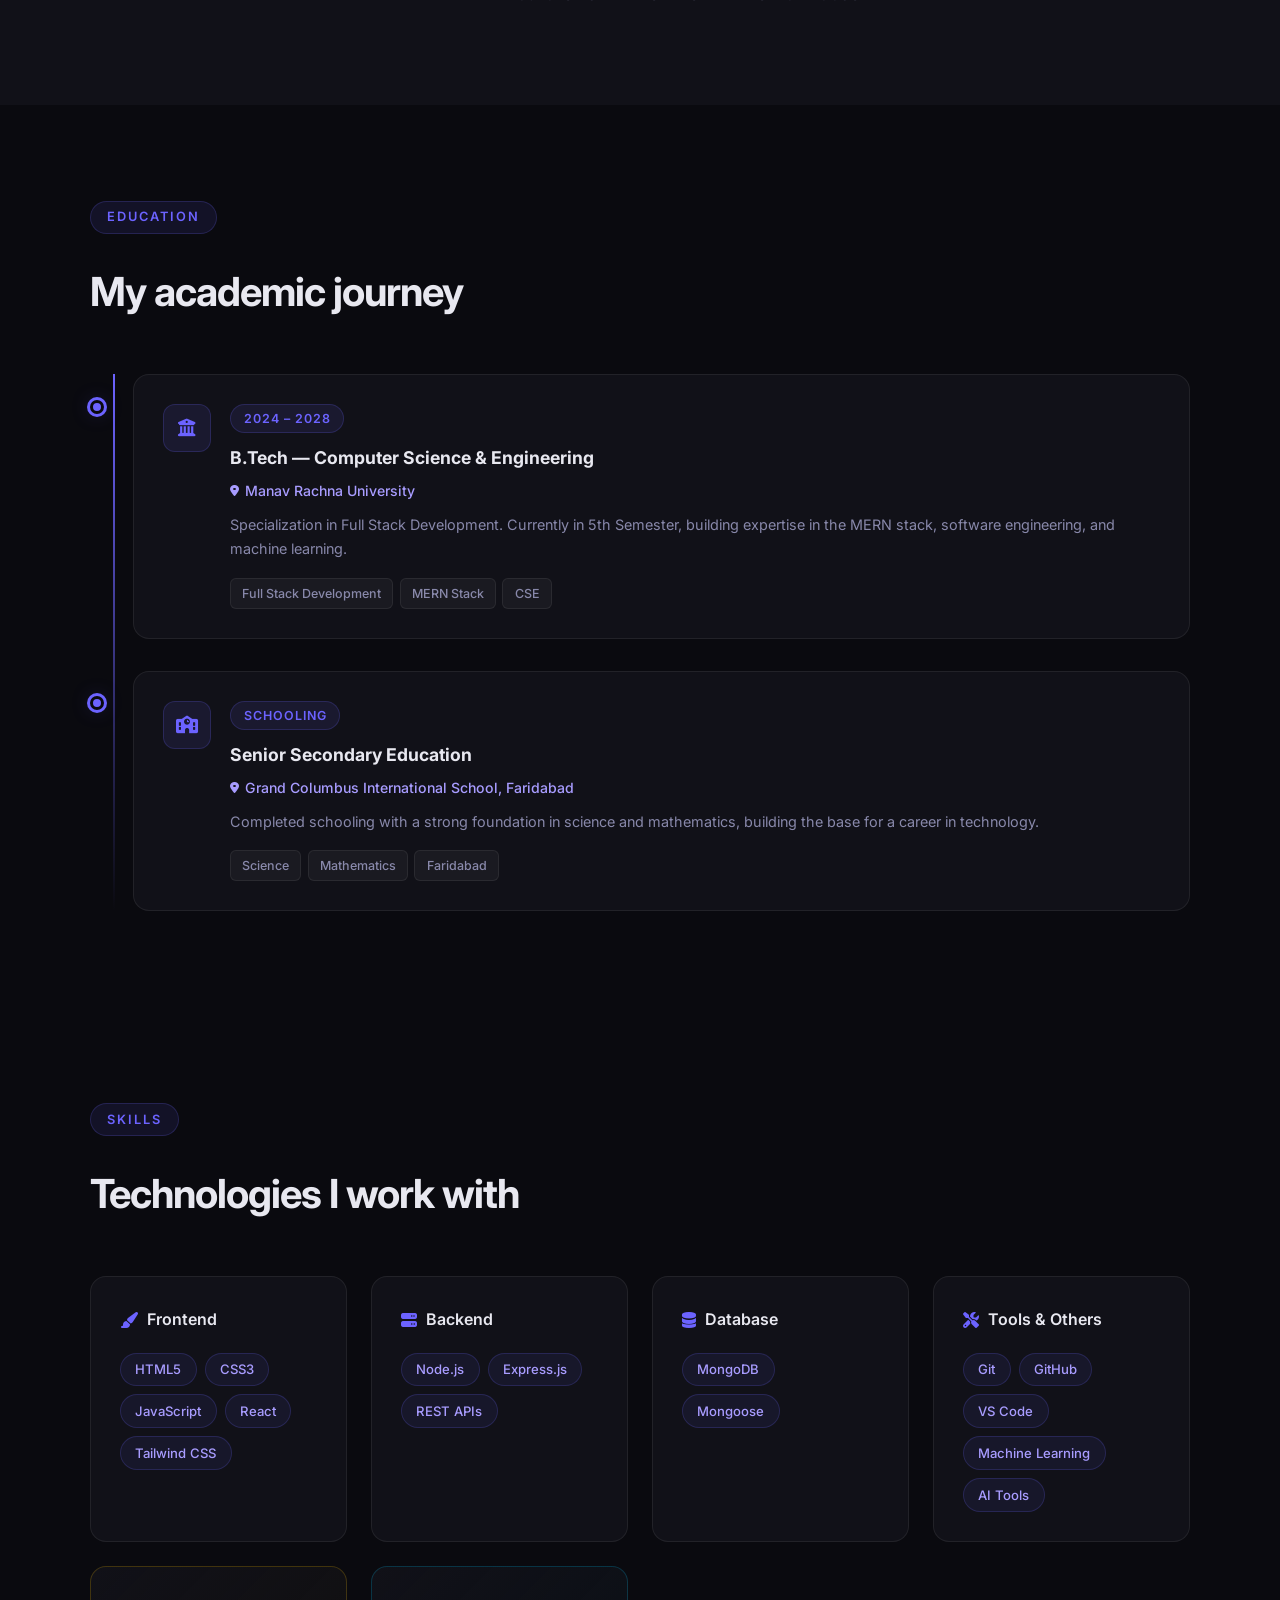
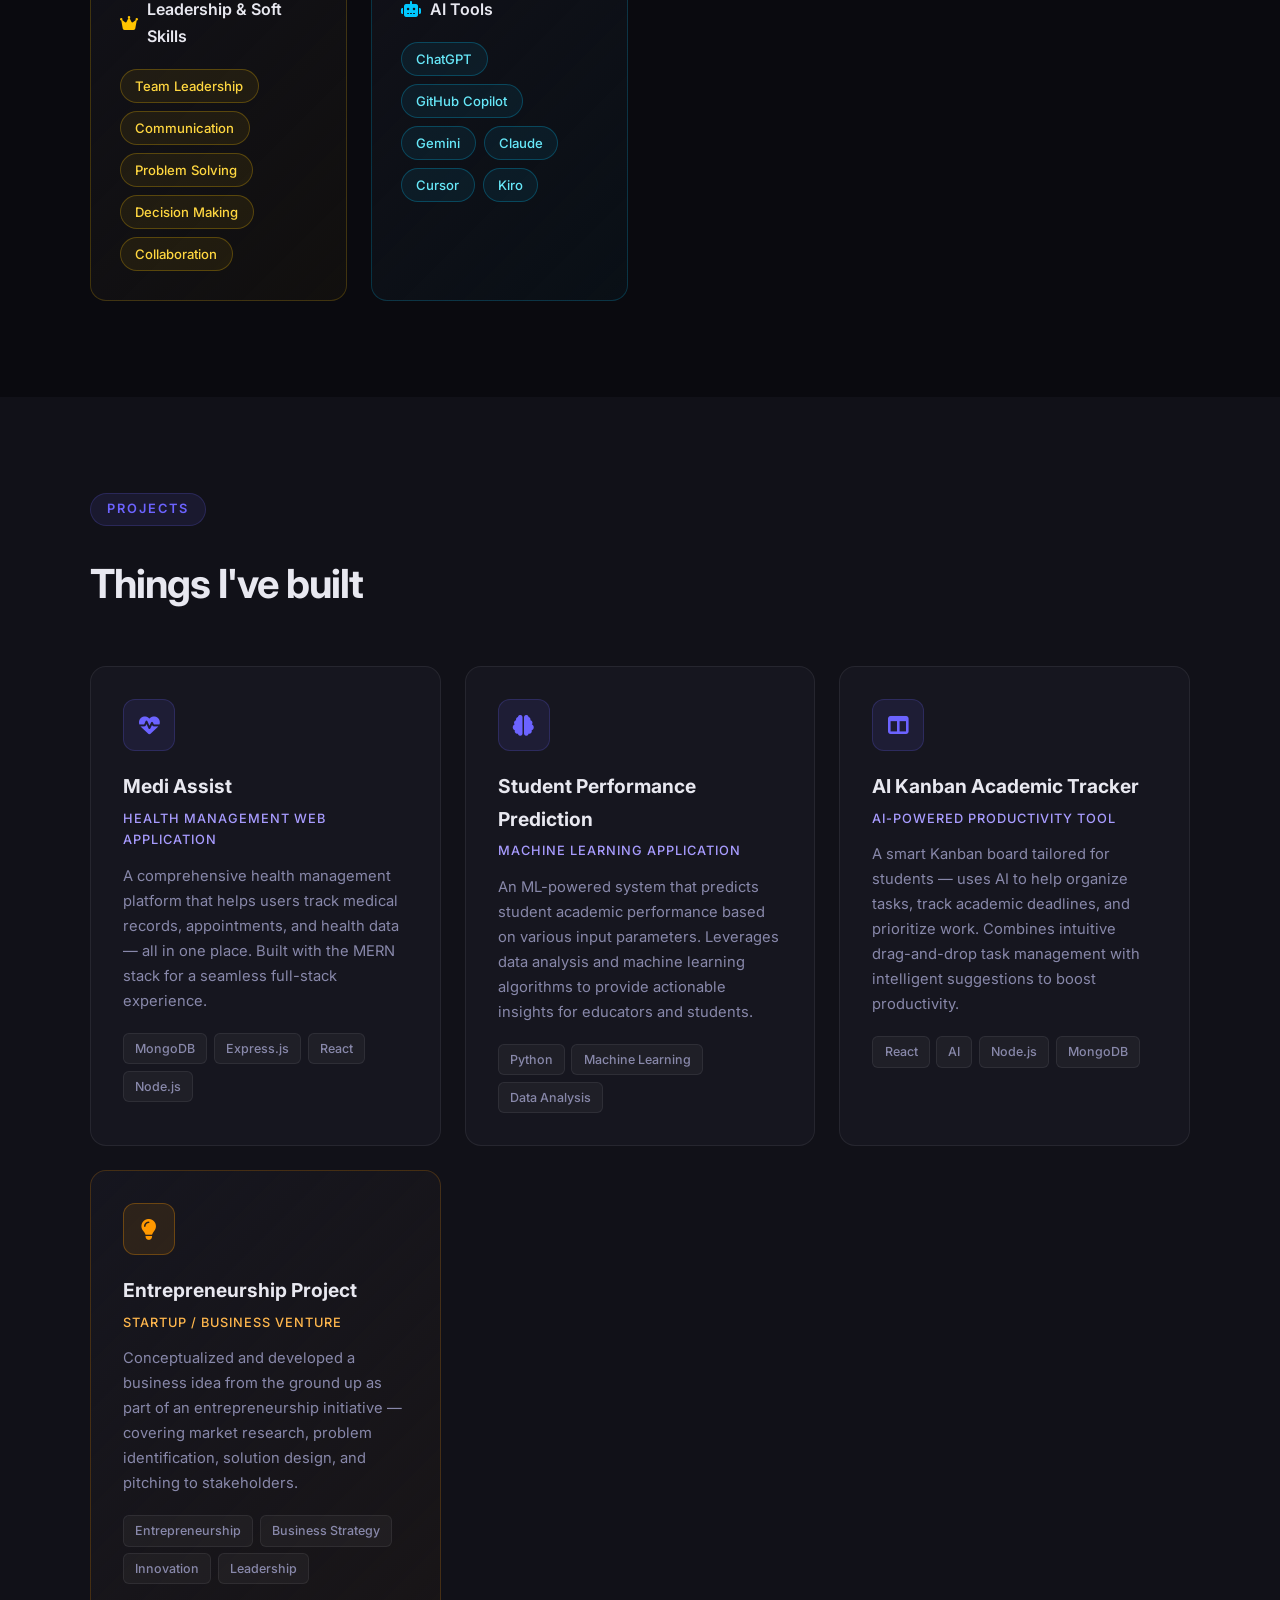
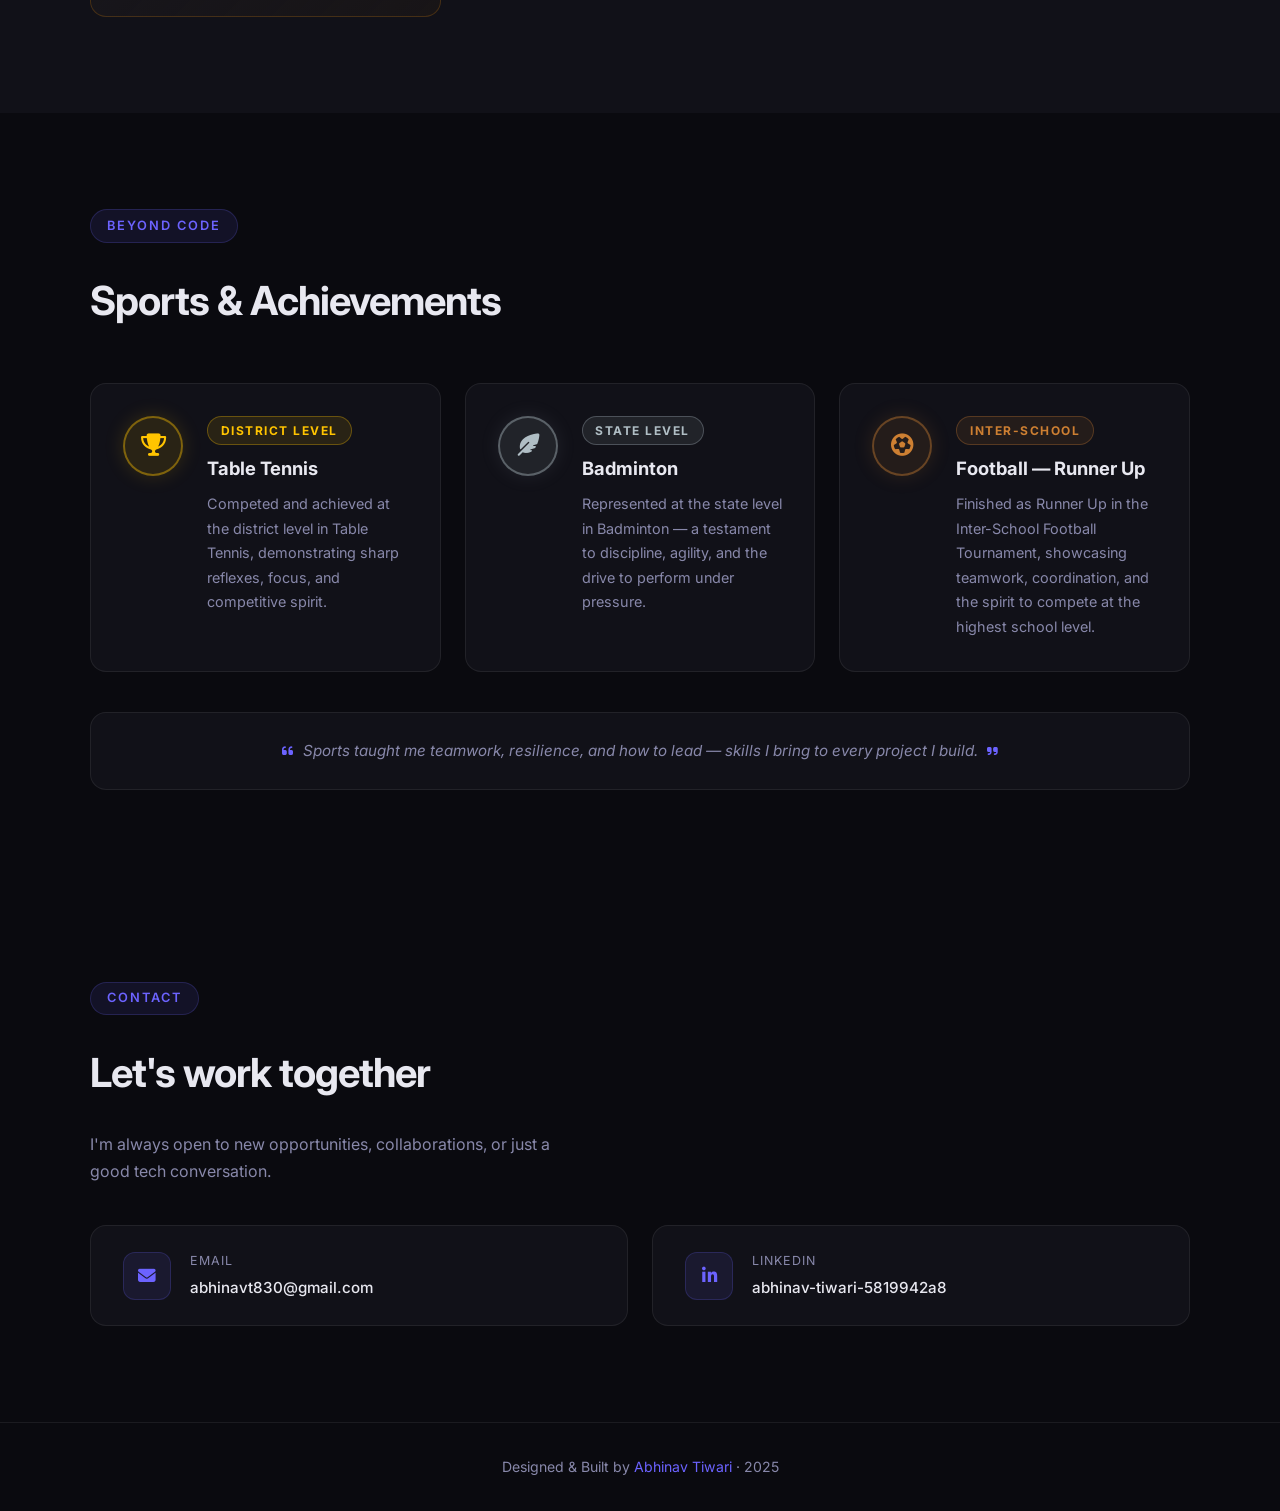
==== commit a5ba680c: "Update AI tools - remove Midjourney, Perplexity, add Kiro" ====
--- a/index.html
+++ b/index.html
@@ -217,9 +217,8 @@
             <span class="pill">GitHub Copilot</span>
             <span class="pill">Gemini</span>
             <span class="pill">Claude</span>
-            <span class="pill">Midjourney</span>
             <span class="pill">Cursor</span>
-            <span class="pill">Perplexity</span>
+            <span class="pill">Kiro</span>
           </div>
         </div>
       </div>
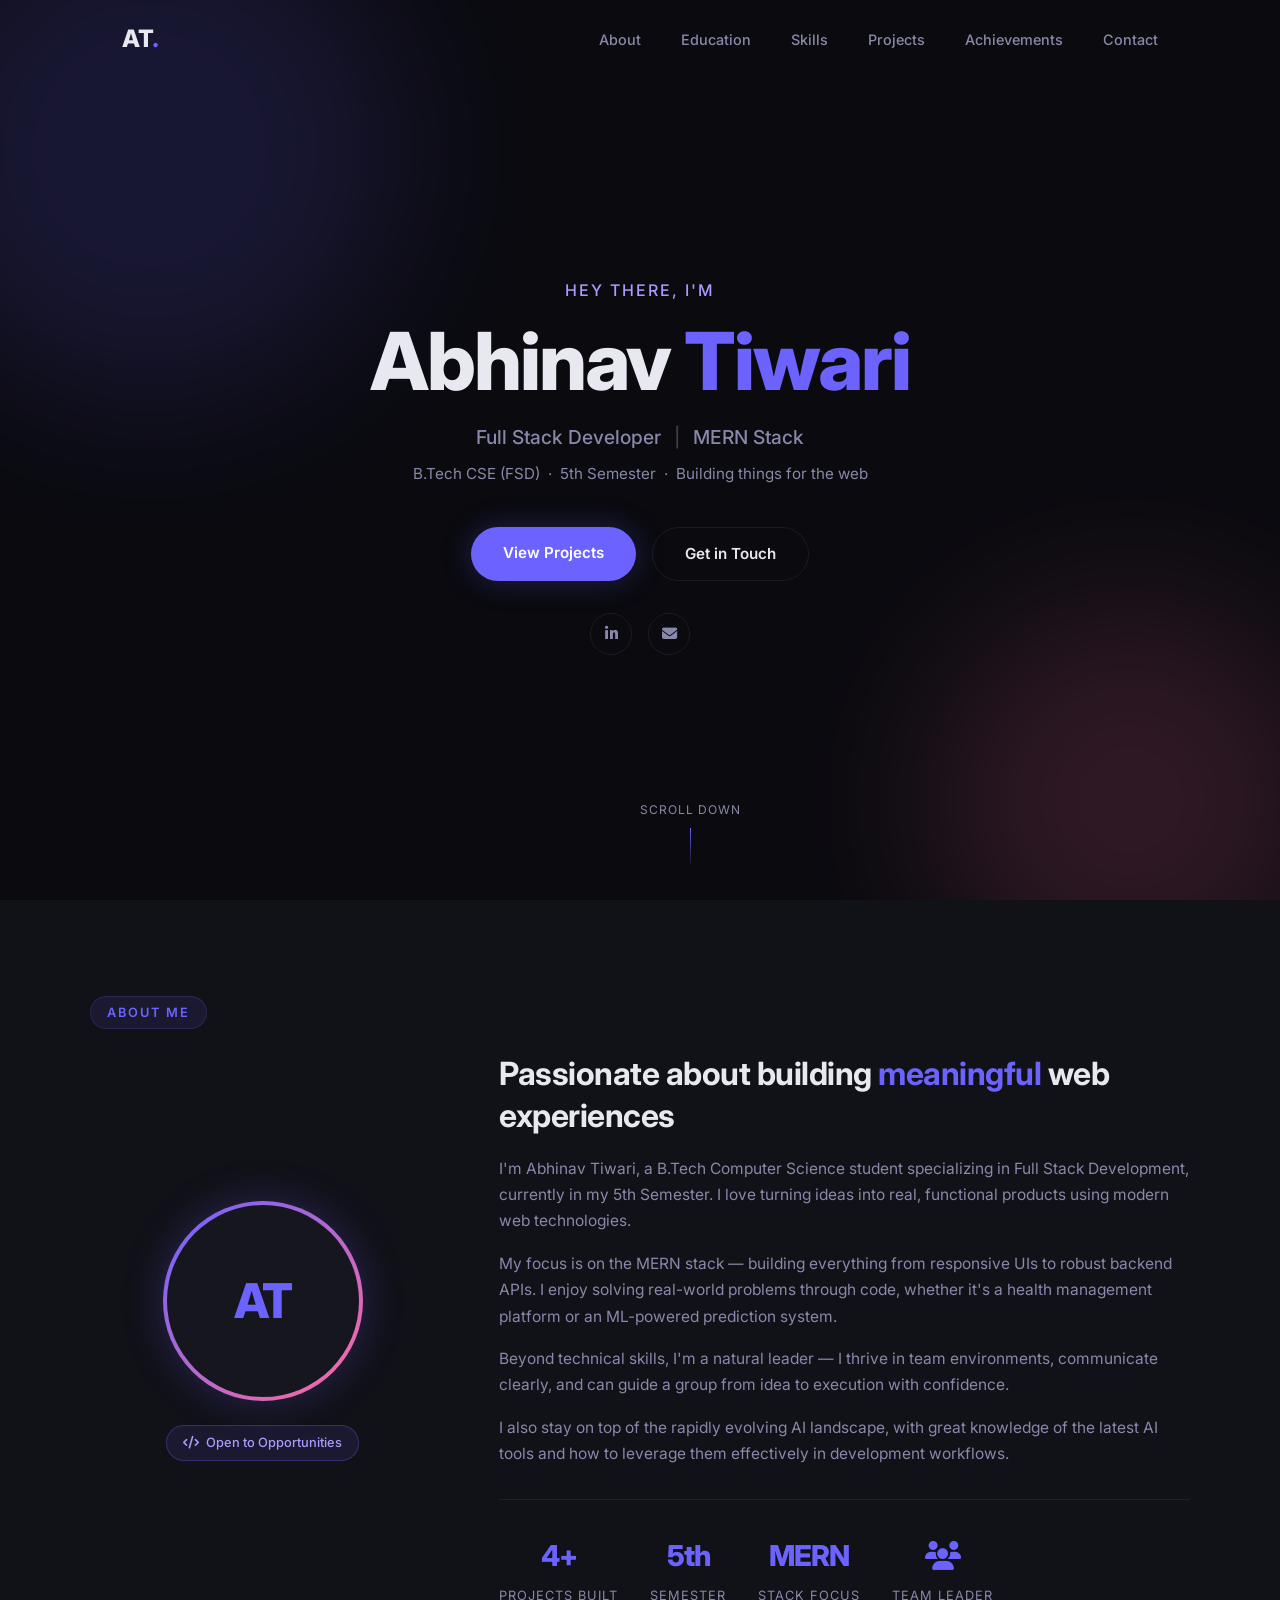
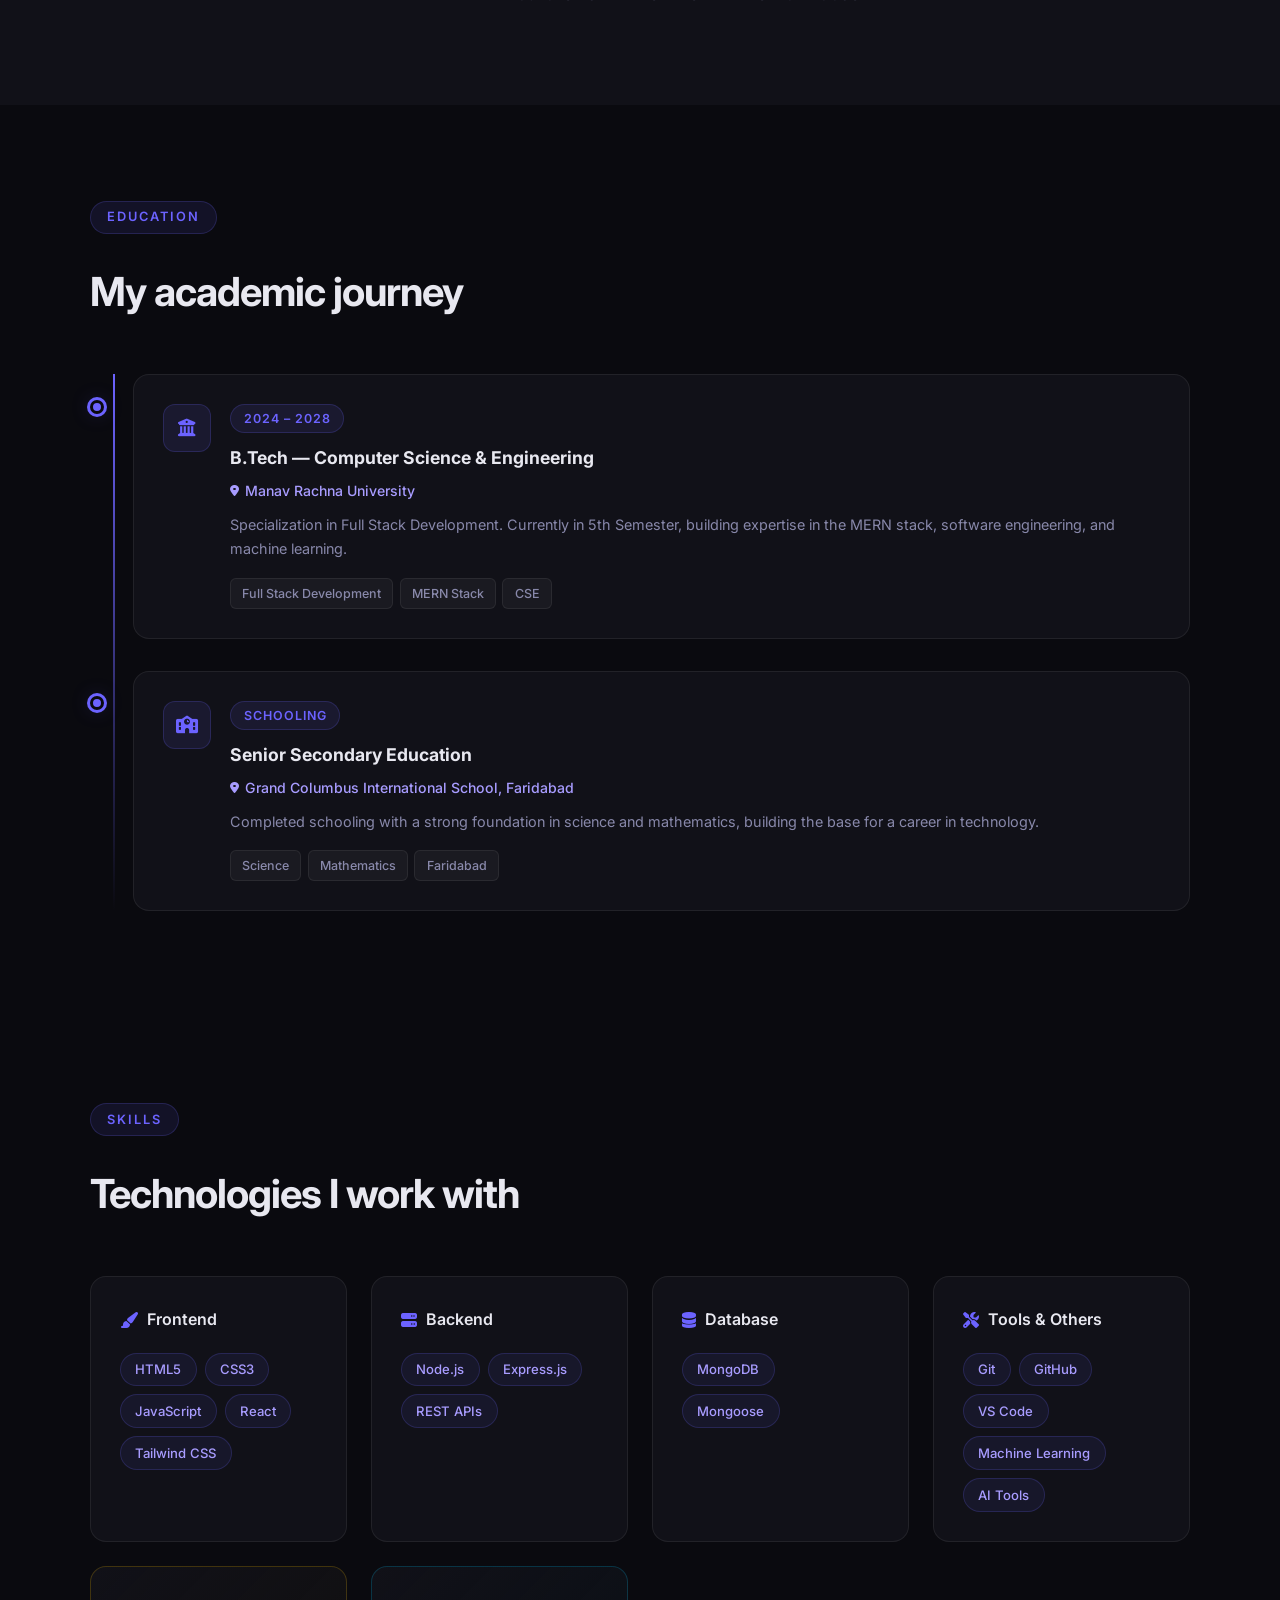
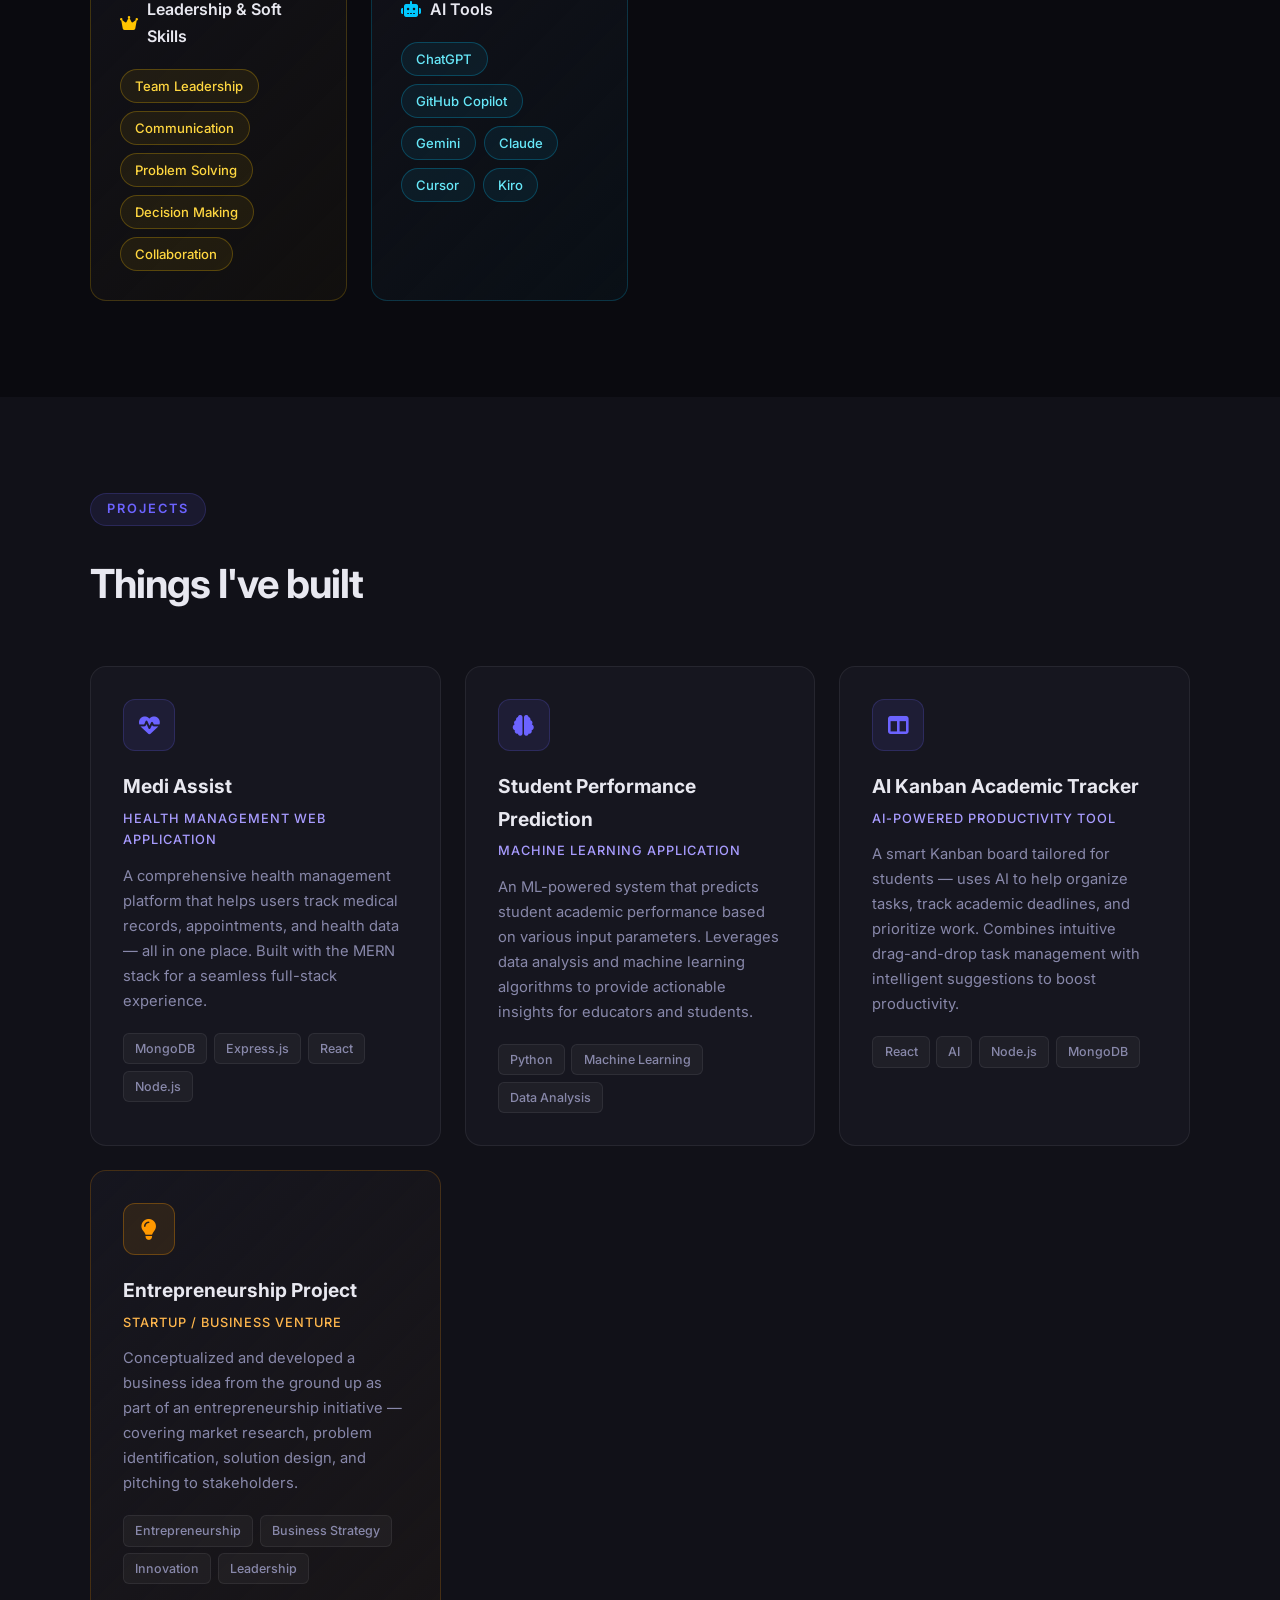
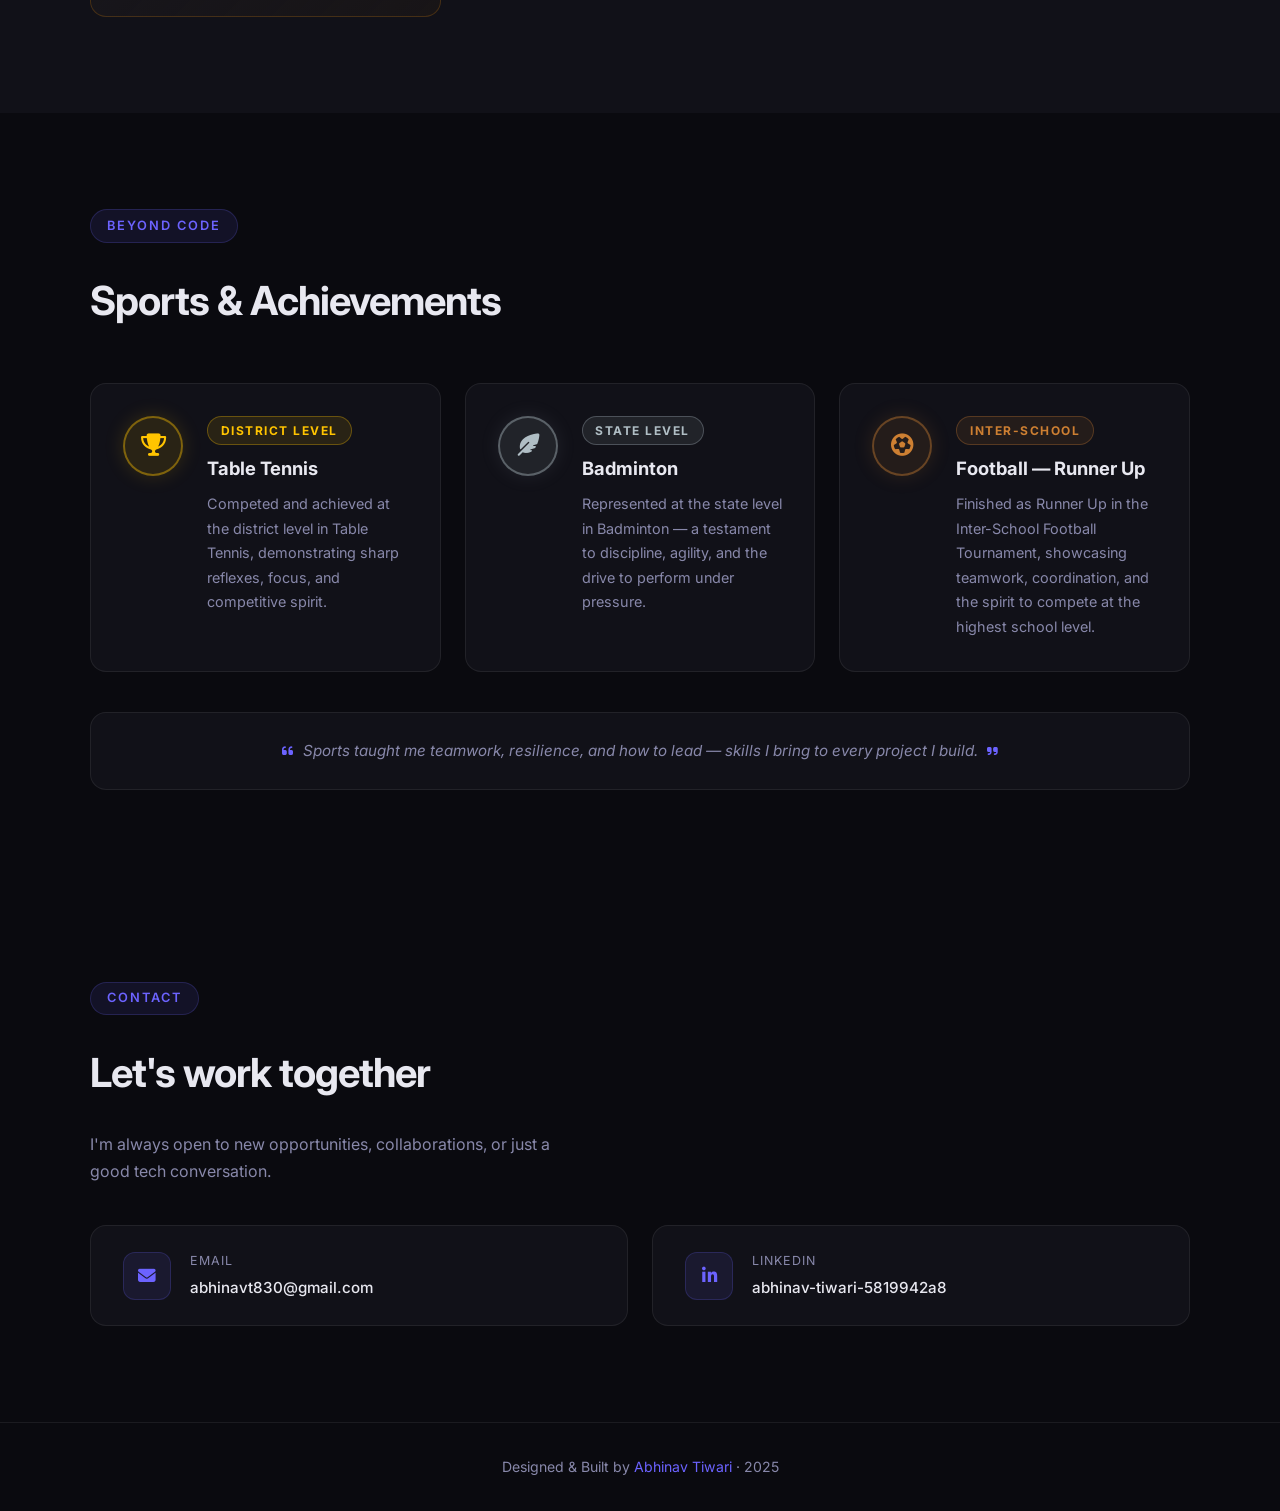
==== commit ec42f928: "Update projects count to 4+" ====
--- a/index.html
+++ b/index.html
@@ -91,7 +91,7 @@
           </p>
           <div class="about-stats">
             <div class="stat">
-              <span class="stat-num">2+</span>
+              <span class="stat-num">4+</span>
               <span class="stat-label">Projects Built</span>
             </div>
             <div class="stat">
